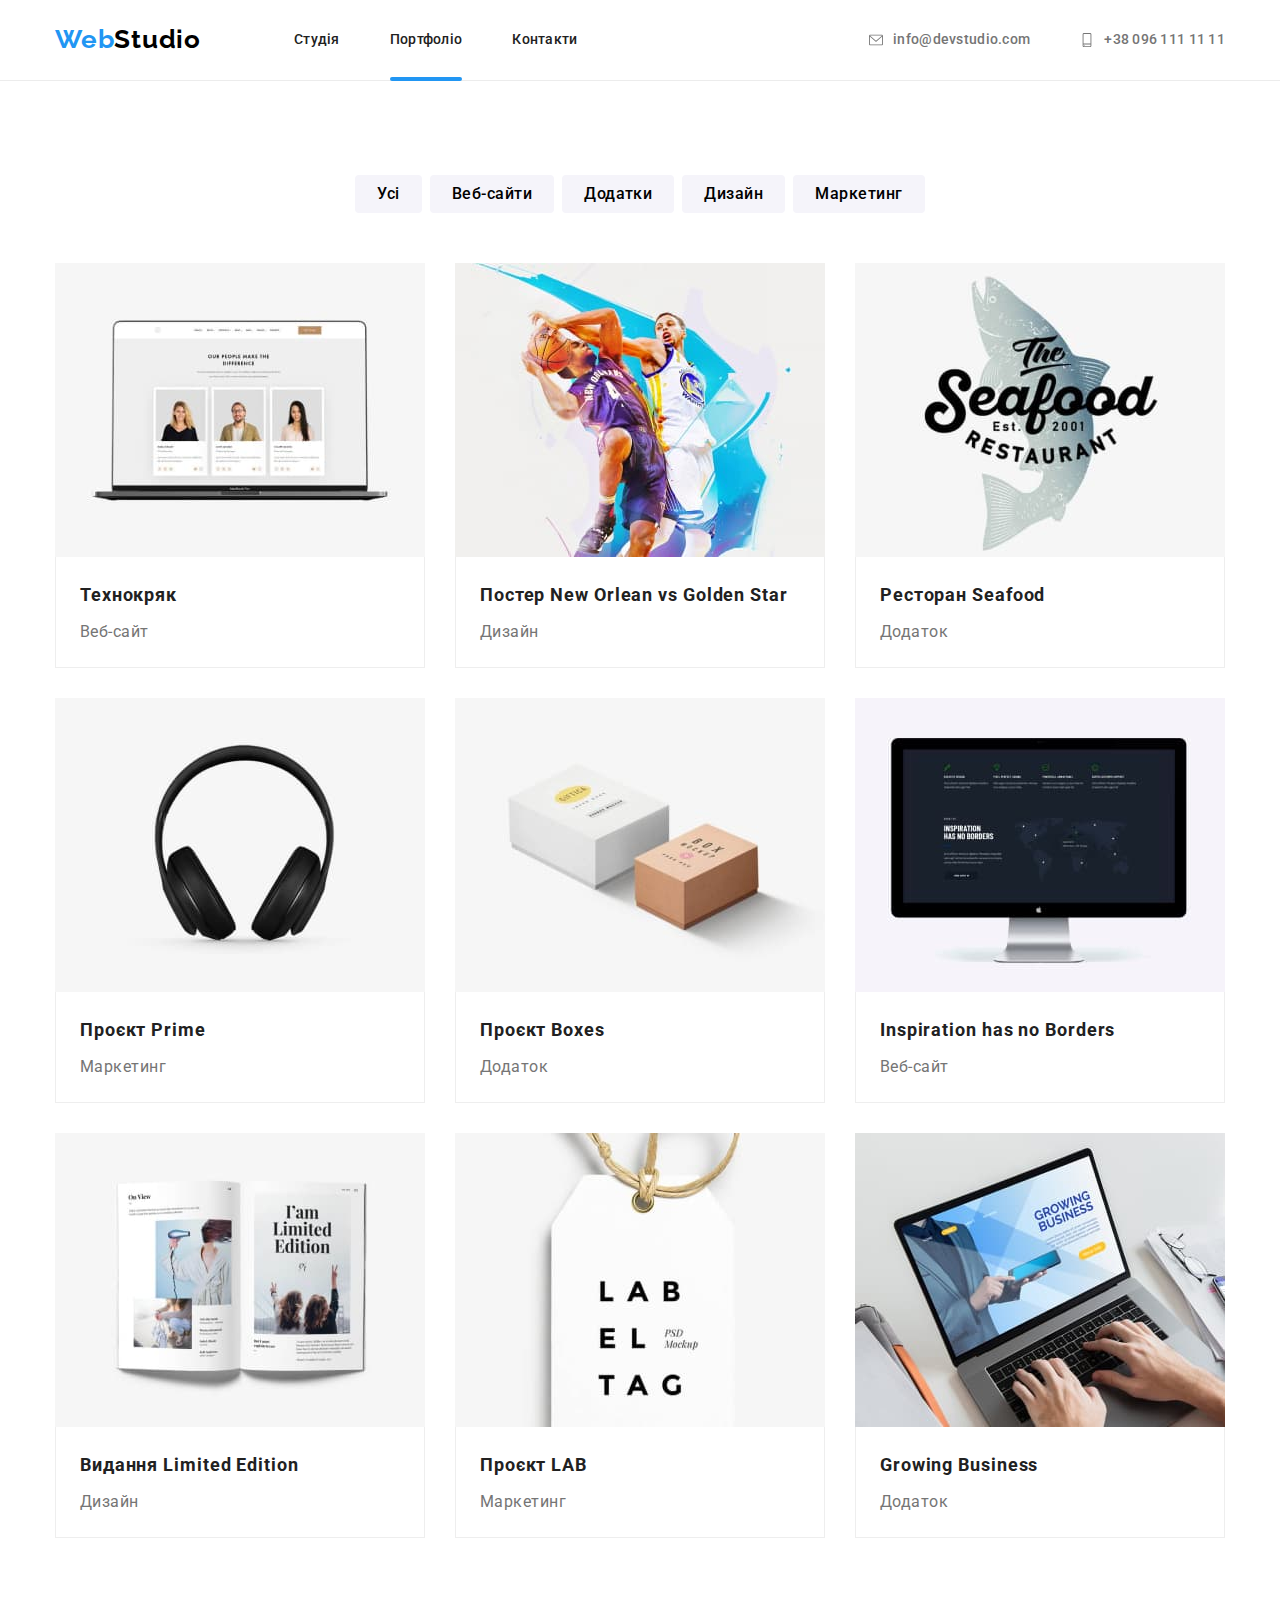
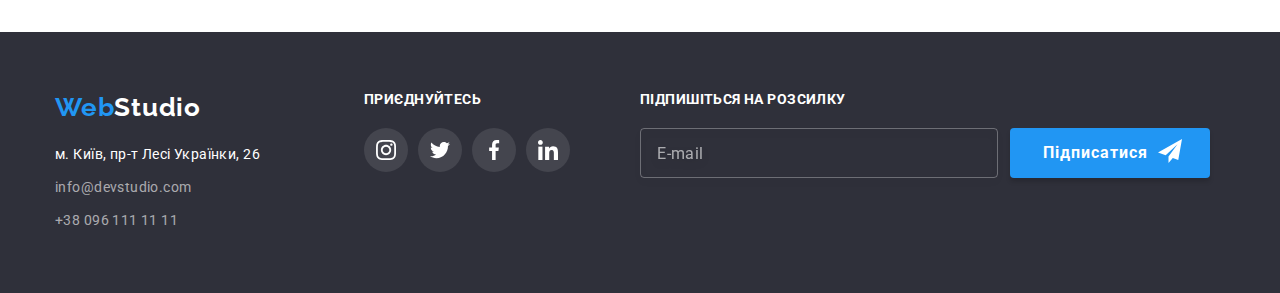
==== portfolio.html @ d0a61860 "added footer form to portfolio html" ====
<!DOCTYPE html>
<html lang="uk">
  <head>
    <meta charset="UTF-8" />
    <meta http-equiv="X-UA-Compatible" content="IE=edge" />
    <meta name="viewport" content="width=device-width, initial-scale=1.0" />
    <title>WebStudio Portfolio Page</title>
    <link rel="preconnect" href="https://fonts.googleapis.com" />
    <link rel="preconnect" href="https://fonts.gstatic.com" crossorigin />
    <link
      href="https://fonts.googleapis.com/css2?family=Raleway:wght@700&family=Roboto:wght@400;500;700;900&display=swap"
      rel="stylesheet"
    />
    <link rel="stylesheet" href="./css/modern-normalize.css" />
    <link rel="stylesheet" href="./css/styles.css" />
  </head>
  <body>
    <!-- Header -->
    <header class="header">
      <div class="container">
        <nav class="header__main__nav">
          <a class="logo" href="./index.html" lang="en"
            >Web<span class="logo-blue-black">Studio</span></a
          >
          <ul class="header__main__nav__list">
            <li>
              <a class="header__main__nav__link" href="./index.html">Студія</a>
            </li>
            <li class="current__page">
              <a class="header__main__nav__link" href="./portfolio.html"
                >Портфоліо</a
              >
            </li>
            <li><a class="header__main__nav__link" href="#">Контакти</a></li>
          </ul>
          <ul class="header__contacts__list">
            <li class="header__contacts__list">
              <a class="header__contacts" href="mailto:info@devstudio.com">
                <svg class="header__icon">
                  <use href="./images/svg/_sprite.svg#icon-envelope"></use>
                </svg>

                info@devstudio.com</a
              >
            </li>
            <li class="header__contacts__list">
              <a class="header__contacts" href="tel:+380961111111">
                <svg class="header__icon">
                  <use href="./images/svg/_sprite.svg#icon-smartphone"></use>
                </svg>
                +38 096 111 11 11</a
              >
            </li>
          </ul>
        </nav>
      </div>
    </header>
    <main>
      <!-- Portfolio -->
      <section class="section portfolio__section">
        <div class="container">
          <h1 class="hidden">Наше Портфоліо</h1>
          <ul class="portfolio__filters__list">
            <li>
              <button class="portolio__filters__button" type="button">
                Усі
              </button>
            </li>
            <li>
              <button class="portolio__filters__button" type="button">
                Веб-сайти
              </button>
            </li>
            <li>
              <button class="portolio__filters__button" type="button">
                Додатки
              </button>
            </li>
            <li>
              <button class="portolio__filters__button" type="button">
                Дизайн
              </button>
            </li>
            <li>
              <button class="portolio__filters__button" type="button">
                Маркетинг
              </button>
            </li>
          </ul>
          <ul class="portfolio__list">
            <li class="portfolio__list__item">
              <a class="portolio__link" href="">
                <div class="thumb">
                  <img
                    class="portolio__list__item__picture"
                    src="./images/portfolio/portfolio-image-01.jpg"
                    alt="Технокряк команда"
                    width="370"
                    height="294"
                  />
                  <div class="portfolio__popup__window">
                    <p class="portfolio__popup__description">
                      Ресурс пропонує комплексні пропозиції з різним рівнем
                      функціоналу та сервісів. Все це дозволить відвідувачу
                      отримати вичерпні відомості про компанію чи приватну
                      особу.
                    </p>
                  </div>
                </div>
                <div class="portfolio__list__item__description">
                  <h2 class="portfolio__list__item__project__name">
                    Технокряк
                  </h2>
                  <p class="portfolio__list__item__project__type">Веб-сайт</p>
                </div>
              </a>
            </li>
            <li class="portfolio__list__item">
              <a class="portolio__link" href="">
                <div class="thumb">
                  <img
                    class="portolio__list__item__picture"
                    src="./images/portfolio/portfolio-image-02.jpg"
                    alt="Стеф Каррі с Голден Стейт блокує бросок соперника"
                    width="370"
                    height="294"
                  />
                  <div class="portfolio__popup__window">
                    <p class="portfolio__popup__description">
                      Lorem ipsum dolor sit amet, consectetur adipisicing elit.
                      Consequatur harum officia voluptatem iste in vero, quam
                      consequuntur laborum. Ipsa, est.
                    </p>
                  </div>
                </div>
                <div class="portfolio__list__item__description">
                  <h2 class="portfolio__list__item__project__name">
                    Постер New Orlean vs Golden Star
                  </h2>
                  <p class="portfolio__list__item__project__type">Дизайн</p>
                </div>
              </a>
            </li>
            <li class="portfolio__list__item">
              <a class="portolio__link" href="">
                <div class="thumb">
                  <img
                    class="portolio__list__item__picture"
                    src="./images/portfolio/portfolio-image-03.jpg"
                    alt="Логотип ресторану морепродуктів"
                    width="370"
                    height="294"
                  />
                  <div class="portfolio__popup__window">
                    <p class="portfolio__popup__description">
                      Lorem ipsum dolor sit amet consectetur adipisicing elit.
                      Ratione, necessitatibus! Voluptates fugiat ipsum quas ad.
                    </p>
                  </div>
                </div>
                <div class="portfolio__list__item__description">
                  <h2 class="portfolio__list__item__project__name">
                    Ресторан Seafood
                  </h2>
                  <p class="portfolio__list__item__project__type">Додаток</p>
                </div>
              </a>
            </li>
            <li class="portfolio__list__item">
              <a class="portolio__link" href="">
                <div class="thumb">
                  <img
                    class="portolio__list__item__picture"
                    src="./images/portfolio/portfolio-image-04.jpg"
                    alt="Навушники"
                    width="370"
                    height="294"
                  />
                  <div class="portfolio__popup__window">
                    <p class="portfolio__popup__description">
                      Lorem ipsum dolor sit amet consectetur adipisicing elit.
                      Ratione, necessitatibus! Voluptates fugiat ipsum quas ad.
                    </p>
                  </div>
                </div>
                <div class="portfolio__list__item__description">
                  <h2 class="portfolio__list__item__project__name">
                    Проєкт Prime
                  </h2>
                  <p class="portfolio__list__item__project__type">Маркетинг</p>
                </div>
              </a>
            </li>
            <li class="portfolio__list__item">
              <a class="portolio__link" href="">
                <div class="thumb">
                  <img
                    class="portolio__list__item__picture"
                    src="./images/portfolio/portfolio-image-05.jpg"
                    alt="Дві коробки білого та коричневого коліру"
                    width="370"
                    height="294"
                  />
                  <div class="portfolio__popup__window">
                    <p class="portfolio__popup__description">
                      Lorem ipsum dolor, sit amet consectetur adipisicing elit.
                      Ipsum ducimus tempore qui dignissimos commodi unde. Porro
                      eveniet ipsam sint temporibus ab, placeat reiciendis
                      quaerat, dolorem aliquam perspiciatis dolore magnam
                      distinctio.
                    </p>
                  </div>
                </div>
                <div class="portfolio__list__item__description">
                  <h2 class="portfolio__list__item__project__name">
                    Проєкт Boxes
                  </h2>
                  <p class="portfolio__list__item__project__type">Додаток</p>
                </div>
              </a>
            </li>
            <li class="portfolio__list__item">
              <a class="portolio__link" href="">
                <div class="thumb">
                  <img
                    class="portolio__list__item__picture"
                    src="./images/portfolio/portfolio-image-06.jpg"
                    alt="Єкран монітора з інформацією на темному фоні"
                    width="370"
                    height="294"
                  />
                  <div class="portfolio__popup__window">
                    <p class="portfolio__popup__description">
                      Lorem, ipsum dolor sit amet consectetur adipisicing elit.
                      Commodi veritatis cumque, ad laudantium rem ab officia,
                      natus impedit itaque aperiam maxime dicta architecto,
                      voluptatibus inventore!
                    </p>
                  </div>
                </div>
                <div class="portfolio__list__item__description">
                  <h2 class="portfolio__list__item__project__name">
                    Inspiration has no Borders
                  </h2>
                  <p class="portfolio__list__item__project__type">Веб-сайт</p>
                </div>
              </a>
            </li>
            <li class="portfolio__list__item">
              <a class="portolio__link" href="">
                <div class="thumb">
                  <img
                    class="portolio__list__item__picture"
                    src="./images/portfolio/portfolio-image-07.jpg"
                    alt="Книжка у якій написано Лімітед Едішн"
                    width="370"
                    height="294"
                  />
                  <div class="portfolio__popup__window">
                    <p class="portfolio__popup__description">
                      Lorem, ipsum dolor sit amet consectetur adipisicing elit.
                      Commodi veritatis cumque, ad laudantium rem ab officia,
                      natus impedit itaque aperiam maxime dicta architecto,
                      voluptatibus inventore!
                    </p>
                  </div>
                </div>
                <div class="portfolio__list__item__description">
                  <h2 class="portfolio__list__item__project__name">
                    Видання Limited Edition
                  </h2>
                  <p class="portfolio__list__item__project__type">Дизайн</p>
                </div>
              </a>
            </li>
            <li class="portfolio__list__item">
              <a class="portolio__link" href="">
                <div class="thumb">
                  <img
                    class="portolio__list__item__picture"
                    src="./images/portfolio/portfolio-image-08.jpg"
                    alt="Ярличок лейбл з логотипом"
                    width="370"
                    height="294"
                  />
                  <div class="portfolio__popup__window">
                    <p class="portfolio__popup__description">
                      Lorem, ipsum dolor sit amet consectetur adipisicing elit.
                      Commodi veritatis cumque, ad laudantium rem ab officia,
                      natus impedit itaque aperiam maxime dicta architecto,
                      voluptatibus inventore!
                    </p>
                  </div>
                </div>
                <div class="portfolio__list__item__description">
                  <h2 class="portfolio__list__item__project__name">
                    Проєкт LAB
                  </h2>
                  <p class="portfolio__list__item__project__type">Маркетинг</p>
                </div>
              </a>
            </li>
            <li class="portfolio__list__item">
              <a class="portolio__link" href="">
                <div class="thumb">
                  <img
                    class="portolio__list__item__picture"
                    src="./images/portfolio/portfolio-image-09.jpg"
                    alt="Ноутбук на якому на екрані написано Гроуинг Бізнес"
                    width="370"
                    height="294"
                  />
                  <div class="portfolio__popup__window">
                    <p class="portfolio__popup__description">
                      Lorem, ipsum dolor sit amet consectetur adipisicing elit.
                      Commodi veritatis cumque, ad laudantium rem ab officia,
                      natus impedit itaque aperiam maxime dicta architecto,
                      voluptatibus inventore!
                    </p>
                  </div>
                </div>
                <div class="portfolio__list__item__description">
                  <h2 class="portfolio__list__item__project__name">
                    Growing Business
                  </h2>
                  <p class="portfolio__list__item__project__type">Додаток</p>
                </div>
              </a>
            </li>
          </ul>
        </div>
      </section>
    </main>
    <!-- Footer -->
    <footer class="footer">
      <div class="container">
        <div>
          <a class="logo" href="./index.html" lang="en"
            >Web<span class="logo-blue-white">Studio</span></a
          >
          <address class="address">
            <ul class="footer__address__list">
              <li>
                <p class="footer__address">м. Київ, пр-т Лесі Українки, 26</p>
              </li>
              <li>
                <a class="footer__contacts" href="mailto:info@devstudio.com"
                  >info@devstudio.com</a
                >
              </li>
              <li>
                <a class="footer__contacts" href="tel:+380961111111"
                  >+38 096 111 11 11</a
                >
              </li>
            </ul>
          </address>
        </div>
        <div>
          <p class="footer__join__us">приєднуйтесь</p>
          <ul class="socials__list">
            <li class="socials__list__item">
              <a class="socials__link" href="">
                <svg height="20" width="20" class="social__icon">
                  <use href="./images/svg/_sprite.svg#icon-instagram"></use>
                </svg>
              </a>
            </li>
            <li class="socials__list__item">
              <a class="socials__link" href="">
                <svg height="20" width="20" class="social__icon">
                  <use href="./images/svg/_sprite.svg#icon-twitter"></use>
                </svg>
              </a>
            </li>
            <li class="socials__list__item">
              <a class="socials__link" href="">
                <svg height="20" width="20" class="social__icon">
                  <use href="./images/svg/_sprite.svg#icon-facebook"></use>
                </svg>
              </a>
            </li>
            <li class="socials__list__item">
              <a class="socials__link" href="">
                <svg height="20" width="20" class="social__icon">
                  <use href="./images/svg/_sprite.svg#icon-linkedin"></use>
                </svg>
              </a>
            </li>
          </ul>
        </div>
        <form class="footer__form">
          <label class="footer__form__label" for="subscribe__email"
            >Підпишіться на розсилку</label
          >
          <div>
            <input
              type="text"
              class="footer__form__input"
              id="subscribe__email"
              placeholder="E-mail"
            />
            <button class="footer__form__button" type="submit">
              Підписатися
              <span class="footer__form__button__icon">
                <svg height="24" width="24">
                  <use href="./images/svg/_sprite.svg#icon-send"></use>
                </svg>
              </span>
            </button>
          </div>
        </form>
      </div>
    </footer>
    <script src="./scripts/header-size.js"></script>
  </body>
</html>
---- css/styles.css ----
:root {
  --accent-color: #2196f3;
  --main-text-black-color: #212121;
  --main-white-color: #ffffff;
  --main-grey-color: #757575;
  --dark-background-color: #2f303a;
  --button-filter-background-color: #f5f4fa;
  --footer-text-semi-transparent-color: rgba(255, 255, 255, 0.6);
  --grey-icons-color: #afb1b8;
  --bezier: cubic-bezier(0.4, 0, 0.2, 1);
}

/* <---------------------------------------------- GLOBAL STYLES */

html {
  box-sizing: border-box;
}
*,
*::before,
*::after {
  box-sizing: inherit;
}

img {
  display: block;
  max-width: 100%;
  height: auto;
}

h1,
h2,
h3,
h4,
h5,
h6,
p {
  margin: 0;
}

body {
  font-family: "Roboto", sans-serif;
  color: var(--main-text-black-color);
}

a {
  text-decoration: none;
}

ul {
  list-style: none;
  padding: 0;
  margin: 0;
}

button {
  cursor: pointer;
  font-family: inherit;
  border: none;
}

/* <---------------------------------------------- UTILITY */

.hidden {
  position: absolute;
  width: 1px;
  height: 1px;
  margin: -1px;
  padding: 0;
  overflow: hidden;
  border: 0;
  clip: rect(0 0 0 0);
}

.container {
  width: 1200px;
  margin: 0 auto;
  padding-left: 15px;
  padding-right: 15px;
}

.section {
  padding-top: 94px;
  padding-bottom: 94px;
}

.current__page::after {
  content: "";
  display: block;
  width: 100%;
  height: 4px;
  background-color: var(--accent-color);
  border-radius: 2px;
  z-index: 15;
  position: absolute;
  bottom: -1px;
}

/* <---------------------------------------------- HEADER */

.header {
  border-bottom: 1px solid #ececec;
  max-width: 1600px;
  margin-left: auto;
  margin-right: auto;
  position: fixed;
  top: 0;
  left: 0;
  right: 0;
  z-index: 10;
  background-color: white;
}

.header__main__nav {
  display: flex;
  align-items: center;
}

.logo {
  margin-right: 93px;
  font-family: "raleway", sans-serif;
  text-decoration: none;
  font-weight: 700;
  font-size: 26px;
  line-height: 1.2;
  letter-spacing: 0.03em;
  color: var(--accent-color);
  line-height: 31px;
}
.logo-blue-black {
  color: #000000;
}
.logo-blue-white {
  color: var(--main-white-color);
}

.header__main__nav__list {
  display: flex;
  gap: 50px;
  margin-right: auto;
}

.header__main__nav__list > li {
  position: relative;
}

.header__contacts__list {
  display: flex;
  gap: 50px;
  align-items: center;
}

.header__main__nav__link {
  padding-top: 32px;
  padding-bottom: 32px;
  display: block;
  font-weight: 500;
  font-size: 14px;
  line-height: 1.14;
  letter-spacing: 0.02em;
  color: var(--main-text-black-color);
  transition: color 250ms var(--bezier);
}
.header__main__nav__link:hover,
.header__main__nav__link:focus {
  color: var(--accent-color);
}

.header__contacts {
  display: inline-flex;
  align-items: center;
  font-weight: 500;
  font-size: 14px;
  line-height: 1.14;
  letter-spacing: 0.02em;
  color: var(--main-grey-color);
  transition: color 250ms var(--bezier);
}

.header__icon {
  margin-right: 10px;
  fill: currentColor;
  width: 1em;
  height: 1em;
}

.header__contacts:hover,
.header__contacts:focus {
  color: var(--accent-color);
}

/* <---------------------------------------------- FOOTER */

.footer {
  background-color: var(--dark-background-color);
  padding-top: 60px;
  padding-bottom: 60px;
}

.footer > .container {
  display: flex;
  gap: 70px;
}

.socials__list {
  display: flex;
  gap: 10px;
}

.social__icon {
  fill: white;
}

.socials__link {
  display: flex;
  width: 44px;
  height: 44px;
  border-radius: 50%;
  background: rgba(255, 255, 255, 0.1);
  justify-content: center;
  align-items: center;
  transition: background-color 250ms var(--bezier), outline 250ms var(--bezier);
}

.socials__link:hover,
.socials__link:focus {
  background-color: var(--accent-color);
  outline: none;
}

.footer__address__list {
  margin-top: 20px;
  display: flex;
  flex-direction: column;
  row-gap: 9px;
}

.footer__address {
  font-style: normal;
  font-size: 14px;
  line-height: 1.71;
  letter-spacing: 0.03em;
  color: var(--main-white-color);
  transition: color 250ms var(--bezier);
}

.footer__contacts {
  font-style: normal;
  font-size: 14px;
  line-height: 1.71;
  letter-spacing: 0.03em;
  color: var(--footer-text-semi-transparent-color);
  transition: color 250ms var(--bezier);
}

.footer__address:hover,
.footer__contacts:hover,
.footer__contacts:focus {
  color: var(--accent-color);
}

.footer__join__us {
  font-weight: 700;
  font-size: 14px;
  line-height: 1.14;
  letter-spacing: 0.03em;
  text-transform: uppercase;
  color: #ffffff;
  margin-bottom: 20px;
}

.footer__form > div {
  display: flex;
  gap: 12px;
}

.footer__form__label {
  display: block;
  font-weight: 700;
  font-size: 14px;
  line-height: 1.14;
  letter-spacing: 0.03em;
  text-transform: uppercase;
  color: var(--main-white-color);
  margin-bottom: 20px;
}

.footer__form__input {
  width: 358px;
  height: 50px;
  padding-left: 16px;
  padding-top: 15px;
  padding-bottom: 15px;
  border-radius: 4px;
  line-height: 1.25;
  color: var(--main-white-color);
  border: 1px solid rgba(255, 255, 255, 0.3);
  filter: drop-shadow(0px 4px 4px rgba(0, 0, 0, 0.15));
  background-color: transparent;
}

.footer__form__input::placeholder {
  font-size: 16px;
  line-height: 1.25;
  letter-spacing: 0.03em;
  color: rgba(255, 255, 255, 0.6);
}

.footer__form__button {
  display: flex;
  align-items: center;
  justify-content: flex-end;
  width: 200px;
  height: 50px;
  background: var(--accent-color);
  box-shadow: 0px 4px 4px rgba(0, 0, 0, 0.15);
  border-radius: 4px;
  font-weight: 700;
  letter-spacing: 0.06em;
  color: var(--main-white-color);
  gap: 10px;
  padding: 10px 28px;
}

.footer__form__button__icon {
  fill: currentColor;
}
/* <---------------------------------------------- INDEX HERO */

.hero__section {
  min-height: 600px;
  max-width: 1600px;
  padding-top: 200px;
  padding-bottom: 200px;
  margin-left: auto;
  margin-right: auto;
  background-color: var(--dark-background-color);
  color: var(--accent-color);
  background-image: linear-gradient(
      rgba(47, 48, 58, 0.4),
      rgba(47, 48, 58, 0.4)
    ),
    url(../images/hero.jpg);
  background-repeat: no-repeat;
  background-size: cover;
}

.hero-slogan {
  font-family: "Roboto", sans-serif;
  font-weight: 900;
  font-size: 44px;
  line-height: 1.36;
  text-align: center;
  letter-spacing: 0.06em;
  text-transform: uppercase;
  color: var(--main-white-color);
}

.hero__order__service {
  font-family: "Roboto", sans-serif;
  font-weight: 700;
  font-size: 16px;
  line-height: 1.88;
  letter-spacing: 0.06em;
  color: var(--main-white-color);
  background-color: var(--accent-color);
  display: block;
  margin: 30px auto 0 auto;
  padding: 10px 32px;
  box-shadow: 0px 4px 4px rgba(0, 0, 0, 0.15);
  border-radius: 4px;
}

/* <---------------------------------------------- ADVANTAGES */

.advantages__list {
  display: flex;
  gap: 30px;
}
.advantages__list__item {
  width: calc((100% - 90px) / 3);
}

.advantages__list__header {
  margin-bottom: 10px;
  display: block;
  font-size: 14px;
  line-height: 1.14;
  letter-spacing: 0.03em;
  text-transform: uppercase;
}

.advantages__description {
  font-size: 14px;
  line-height: 1.71;
  letter-spacing: 0.03em;
  color: var(--main-grey-color);
}

.pseudo__element::before {
  content: "";
  display: block;
  height: 120px;
  background-color: #f5f4fa;
  margin-bottom: 30px;
  background-repeat: no-repeat;
  background-position: center;
  background-size: 26%;
}

.antenna::before {
  background-image: url(../images/svg/features-antenna.svg);
}

.clock::before {
  background-image: url(../images/svg/features-clock.svg);
}

.diagram::before {
  background-image: url(../images/svg/features-diagram.svg);
}

.astronaut::before {
  background-image: url(../images/svg/features-astronaut.svg);
}

/* <---------------------------------------------- WHAT WE DO */
.section.what__we__do {
  padding-top: 0;
}

.what__we__do__list {
  margin-top: 50px;
  display: flex;
  gap: 30px;
}

.what__we__do__list__item .thumb {
  position: relative;
}

.what__we__do__description {
  position: absolute;
  bottom: 0;

  display: flex;
  align-items: center;
  justify-content: center;
  height: 70px;
  width: 100%;

  font-size: 14px;
  text-align: center;
  letter-spacing: 0.03em;
  text-transform: uppercase;
  color: var(--main-white-color);
  background-color: rgba(47, 48, 58, 0.8);
}
/* <---------------------------------------------- OUT TEAM */

.our__team {
  background: var(--button-filter-background-color);
}
.our__team__header {
  margin-bottom: 50px;
}
.our__team__list {
  display: flex;
  gap: 30px;
}
.our__team__list__item {
  padding-bottom: 30px;
  background: #ffffff;
  box-shadow: 0px 1px 3px rgba(0, 0, 0, 0.12), 0px 1px 1px rgba(0, 0, 0, 0.14),
    0px 2px 1px rgba(0, 0, 0, 0.2);
  border-radius: 0px 0px 4px 4px;
  text-align: center;
}
.our__team__list__item__portrait {
  margin-bottom: 30px;
}
.section-block-header {
  font-size: 36px;
  line-height: 1.17;
  text-align: center;
  letter-spacing: 0.03em;
}

.our__team__list__item__name {
  font-weight: 500;
  font-size: 16px;
  line-height: 1.19;
  letter-spacing: 0.03em;
  margin-bottom: 10px;
}

.team-member-position {
  font-size: 16px;
  line-height: 1.19;
  letter-spacing: 0.03em;
  color: var(--main-grey-color);
}

.our__team .socials__list {
  margin-top: 16px;
  justify-content: center;
}
.our__team .socials__link {
  background: none;
  color: var(--grey-icons-color);
  transition: color 250ms var(--bezier), background-color 250ms var(--bezier);
}

.our__team .socials__link:hover,
.our__team .socials__link:focus {
  background-color: var(--accent-color);
  color: var(--main-white-color);
}

.our__team .social__icon {
  fill: currentColor;
}

/* <---------------------------------------------- OUR CLIENTS */

.our__clients.section {
  padding-top: 38px;
}

.clients__list {
  margin-top: 50px;
  display: flex;
  gap: 30px;
}

.clients__list__item {
}

.clients__list__link {
  display: flex;
  color: var(--grey-icons-color);
  border: 1px solid currentColor;
  border-radius: 4px;
  width: 170px;
  height: 92px;
  justify-content: center;
  align-items: center;
  transition: color 250ms var(--bezier);
}

.clients__list__link:hover,
.clients__list__link:focus {
  color: var(--accent-color);
}

.clients__list__icon {
  fill: currentColor;
  height: 120%;
}

/* <---------------------------------------------- MODAL */

.backdrop {
  position: fixed;
  top: 0;
  width: 100%;
  height: 100%;
  display: flex;
  z-index: 20;
  background-color: rgba(0, 0, 0, 0.2);
  justify-content: center;
  align-items: center;
  opacity: 1;
  transition: opacity 250ms var(--bezier);
}

.modal {
  width: 528px;
  height: 581px;
  background-color: var(--main-white-color);
  box-shadow: 0px 1px 3px rgba(0, 0, 0, 0.12), 0px 1px 1px rgba(0, 0, 0, 0.14),
    0px 2px 1px rgba(0, 0, 0, 0.2);
  border-radius: 4px;
  position: relative;
  transform: scale(1);
  transition: transform 250ms var(--bezier) 100ms;
}

.close__button {
  position: absolute;
  right: 8px;
  top: 8px;

  display: inline-flex;
  justify-content: center;
  align-items: center;

  padding: 6px;
  border: 1px solid rgba(0, 0, 0, 0.1);
  background-color: var(--main-white-color);
  border-radius: 50%;
}

.is-hidden {
  opacity: 0;
  pointer-events: none;
}

.is-hidden .modal {
  transform: scale(0.8);
  transition: transform 250ms var(--bezier);
}

/* <---------------------------------------------- PORTFOLIO */
/* <---------------------------------------------- PORTFOLIO */
/* <---------------------------------------------- PORTFOLIO */

.portfolio__filters__list {
  display: flex;
  justify-content: center;
  gap: 8px;
  margin-bottom: 50px;
}
.portolio__filters__button {
  background-color: #f5f4fa;
  font-weight: 500;
  font-size: 16px;
  line-height: 1.62;
  letter-spacing: 0.03em;
  border-radius: 4px;
  padding: 6px 22px;
  transition: background-color 250 var(--bezier), color 250ms var(--bezier),
    filter 250ms var(--bezier);
}
.portolio__filters__button:focus,
.portolio__filters__button:hover {
  background-color: var(--accent-color);
  color: var(--main-white-color);
  filter: drop-shadow(0px 4px 4px rgba(0, 0, 0, 0.25));
}

.portfolio__list {
  display: flex;
  flex-wrap: wrap;
  gap: 30px;
}
.portfolio__list__item {
  background: var(--main-white-color);
  width: calc((100% - 60px) / 3);
}

.portfolio__list__item:hover .portfolio__popup__window {
  transform: translateY(0%);
}

.portfolio__list__item__description {
  padding: 20px 24px;
  border-left: 1px solid #eeeeee;
  border-right: 1px solid #eeeeee;
  border-bottom: 1px solid #eeeeee;
}

.portfolio__list__item__project__name {
  font-size: 18px;
  line-height: 2;
  letter-spacing: 0.05em;
  color: var(--main-text-black-color);
  margin-bottom: 4px;
}

.portfolio__list__item__project__type {
  font-size: 16px;
  line-height: 1.88;
  letter-spacing: 0.03em;
  color: var(--main-grey-color);
}

.portolio__link {
  display: block;
  transition: background-color 250ms var(--bezier),
    box-shadow 250ms var(--bezier);
}

.portolio__link:hover,
.portolio__link:focus {
  background-color: var(--main-white-color);
  box-shadow: 0px 1px 1px rgba(0, 0, 0, 0.12), 0px 4px 4px rgba(0, 0, 0, 0.06),
    1px 4px 6px rgba(0, 0, 0, 0.16);
}

.portfolio__list__item .thumb {
  position: relative;
  overflow: hidden;
}

.portfolio__popup__window {
  display: block;
  height: 100%;
  width: 100%;
  padding: 63px 24px;
  overflow: auto;
  background-color: rgba(33, 150, 243, 0.9);
  position: absolute;
  top: 0;
  transform: translateY(100%);
  transition: transform 250ms var(--bezier);
}

.portfolio__popup__description {
  font-size: 18px;
  line-height: 1.56;
  letter-spacing: 0.03em;
  color: var(--main-white-color);
}
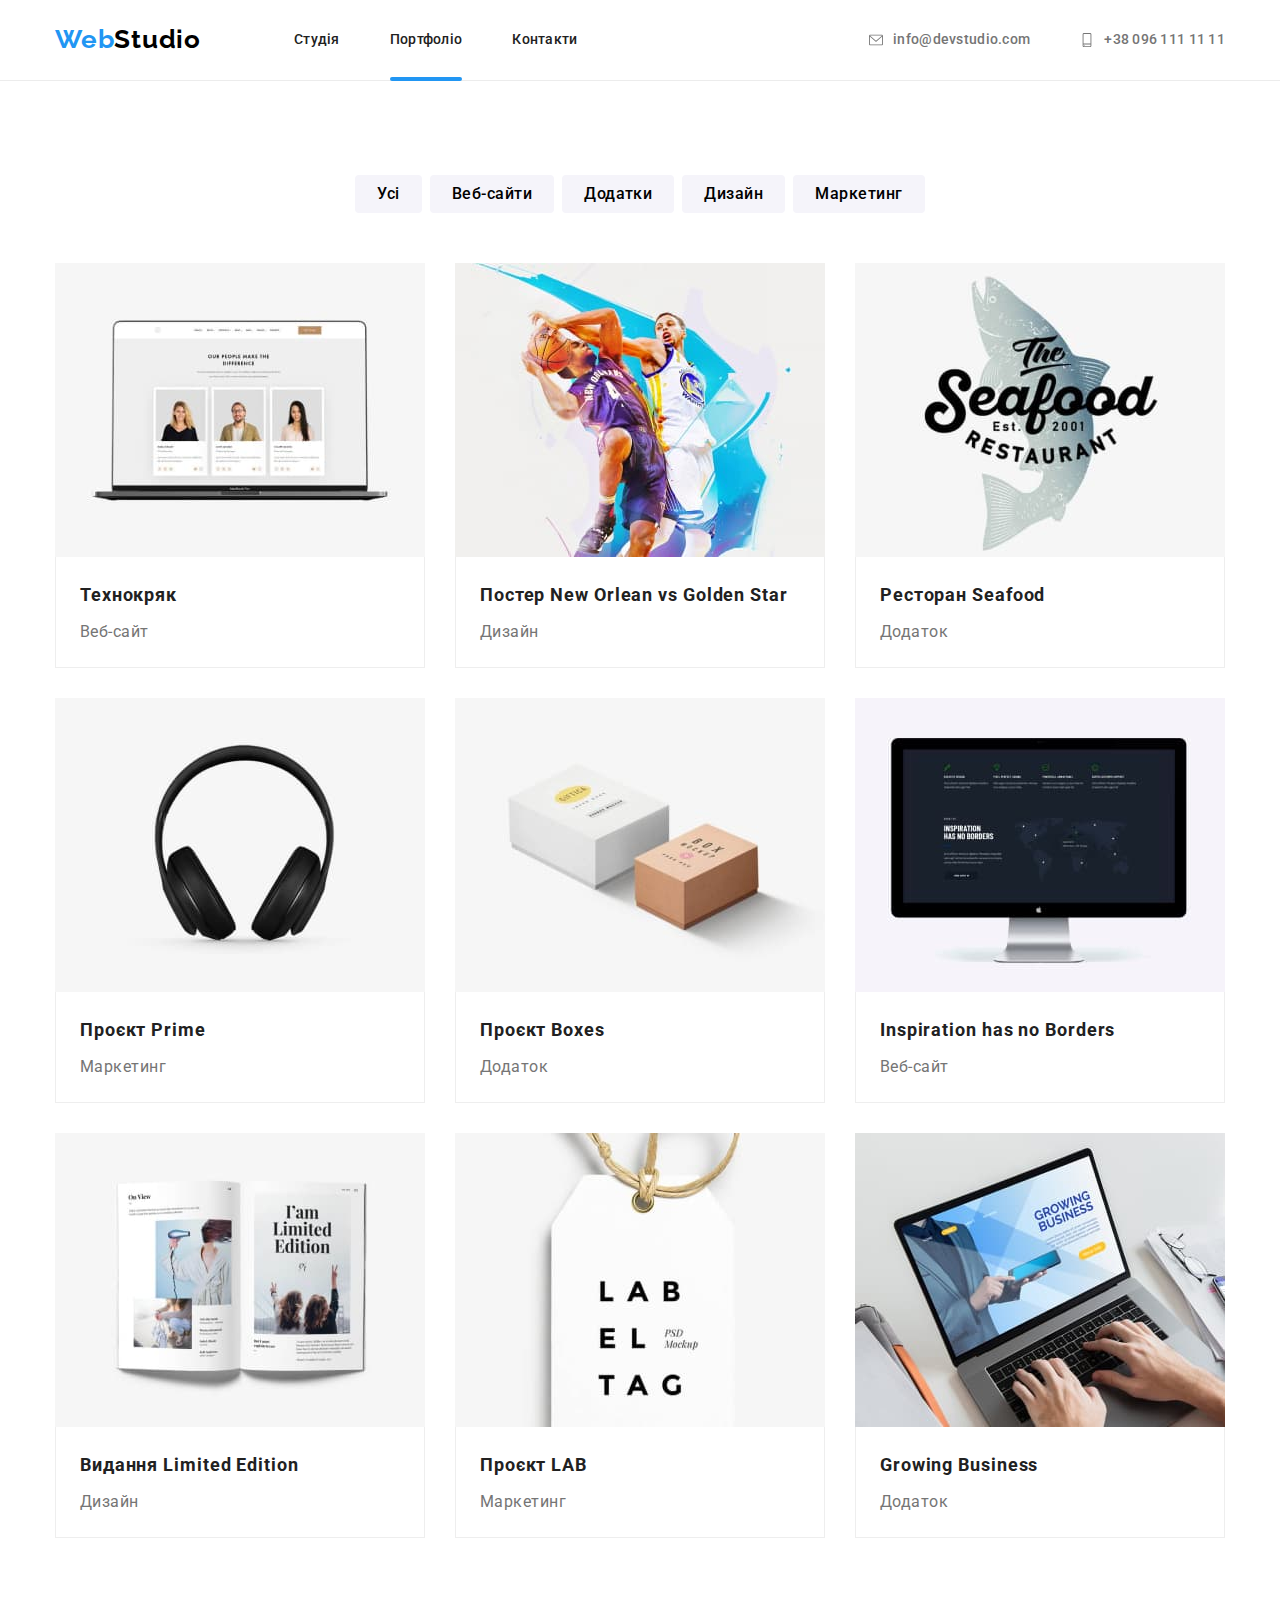
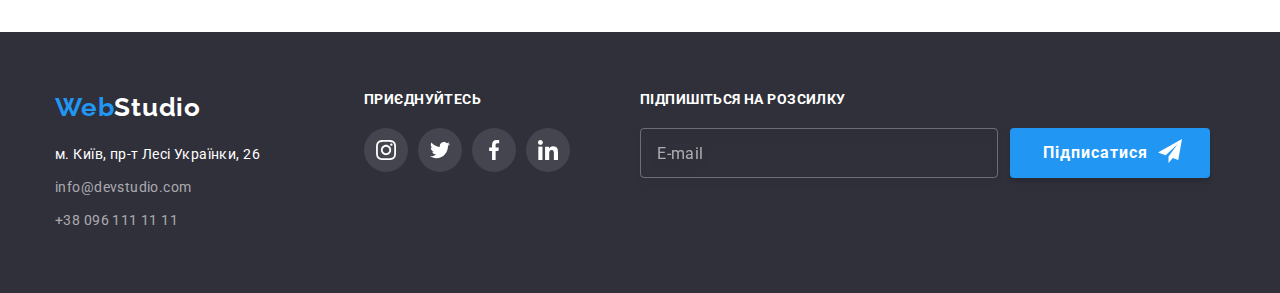
==== commit 66268a1c: "Revised SVG (fixed items inside sprite, deleted duplicated separate files)" ====
--- a/portfolio.html
+++ b/portfolio.html
@@ -36,7 +36,7 @@
           <ul class="header__contacts__list">
             <li class="header__contacts__list">
               <a class="header__contacts" href="mailto:info@devstudio.com">
-                <svg class="header__icon">
+                <svg class="header__icon" width="16" height="12">
                   <use href="./images/svg/_sprite.svg#icon-envelope"></use>
                 </svg>
 
@@ -45,7 +45,7 @@
             </li>
             <li class="header__contacts__list">
               <a class="header__contacts" href="tel:+380961111111">
-                <svg class="header__icon">
+                <svg class="header__icon" width="10" height="16">
                   <use href="./images/svg/_sprite.svg#icon-smartphone"></use>
                 </svg>
                 +38 096 111 11 11</a
@@ -399,6 +399,7 @@
               class="footer__form__input"
               id="subscribe__email"
               placeholder="E-mail"
+              name="subscribe-email"
             />
             <button class="footer__form__button" type="submit">
               Підписатися
--- a/css/styles.css
+++ b/css/styles.css
@@ -296,6 +296,7 @@
   border: 1px solid rgba(255, 255, 255, 0.3);
   filter: drop-shadow(0px 4px 4px rgba(0, 0, 0, 0.15));
   background-color: transparent;
+  transition: outline 250ms var(--bezier), border-color 250ms var(--bezier);
 }
 
 .footer__form__input::placeholder {
@@ -303,6 +304,11 @@
   line-height: 1.25;
   letter-spacing: 0.03em;
   color: rgba(255, 255, 255, 0.6);
+}
+
+.footer__form__input:focus-visible {
+  outline: none;
+  border-color: var(--accent-color);
 }
 
 .footer__form__button {
@@ -532,9 +538,6 @@
   gap: 30px;
 }
 
-.clients__list__item {
-}
-
 .clients__list__link {
   display: flex;
   color: var(--grey-icons-color);
@@ -554,7 +557,6 @@
 
 .clients__list__icon {
   fill: currentColor;
-  height: 120%;
 }
 
 /* <---------------------------------------------- MODAL */
@@ -583,6 +585,7 @@
   position: relative;
   transform: scale(1);
   transition: transform 250ms var(--bezier) 100ms;
+  padding: 40px;
 }
 
 .close__button {
@@ -608,6 +611,141 @@
 .is-hidden .modal {
   transform: scale(0.8);
   transition: transform 250ms var(--bezier);
+}
+
+.modal__form__slogan {
+  font-weight: 700;
+  font-size: 20px;
+  line-height: 1.15;
+  text-align: center;
+  letter-spacing: 0.03em;
+  margin-bottom: 12px;
+}
+
+.modal__form__label {
+  display: block;
+  margin-bottom: 10px;
+  position: relative;
+}
+
+.modal__form__label__tag {
+  display: block;
+  font-size: 12px;
+  line-height: 1.17;
+  letter-spacing: 0.01em;
+  color: var(--main-grey-color);
+}
+
+.modal__form__input {
+  height: 40px;
+  width: 100%;
+  display: flex;
+  align-items: center;
+  border: 1px solid rgba(33, 33, 33, 0.2);
+  border-radius: 4px;
+  padding-left: 42px;
+  margin-top: 4px;
+  transition: outline 250ms var(--bezier), border-color 250ms var(--bezier);
+}
+
+.modal__form__input:focus-visible {
+  border-color: var(--accent-color);
+  outline: none;
+}
+
+.modal__form__input__icon {
+  fill: currentColor;
+  position: absolute;
+  left: 12px;
+  top: 50%;
+  transition: fill 250ms var(--bezier);
+}
+
+.modal__form__input:focus-visible + .modal__form__input__icon {
+  fill: var(--accent-color);
+}
+
+.modal__form__textarea {
+  margin-top: 4px;
+  padding: 12px 16px;
+  border: 1px solid rgba(33, 33, 33, 0.2);
+  border-radius: 4px;
+  resize: none;
+  width: 100%;
+  height: 120px;
+  transition: outline 250ms var(--bezier), border-color 250ms var(--bezier);
+}
+
+.modal__form__textarea:focus-visible {
+  outline: none;
+  border-color: var(--accent-color);
+}
+
+.modal__form__textarea::placeholder {
+  font-size: 12px;
+  line-height: 1.33;
+  letter-spacing: 0.01em;
+  color: rgba(117, 117, 117, 0.5);
+}
+
+.modal__form__policy {
+  display: flex;
+  justify-content: space-evenly;
+  align-items: center;
+  margin-top: 20px;
+  margin-bottom: 30px;
+}
+
+.modal__form__policy__text {
+  display: inline-block;
+  font-size: 14px;
+  line-height: 1.71;
+  color: #757575;
+  letter-spacing: 0.03em;
+}
+
+.modal__form__policy__link {
+  text-decoration-line: underline;
+  color: var(--accent-color);
+}
+
+.modal__form__policy__custom__checkbox {
+  display: inline-flex;
+  justify-content: center;
+  align-items: center;
+  width: 16px;
+  height: 15px;
+  border: 2px solid var(--main-text-black-color);
+  border-radius: 2px;
+  transition: fill 250ms var(--bezier), background-color 250ms var(--bezier),
+    border-color 250ms var(--bezier);
+}
+
+.modal__form__policy__original__checkbox:checked
+  + .modal__form__policy__custom__checkbox {
+  border-color: var(--accent-color);
+  background-color: var(--accent-color);
+}
+
+.modal__form__policy__original__checkbox:focus
+  + .modal__form__policy__custom__checkbox {
+  border-color: var(--accent-color);
+}
+
+.modal__form__submit__button {
+  display: block;
+  margin-left: auto;
+  margin-right: auto;
+  padding: 10px 52px;
+
+  font-weight: 700;
+  font-size: 16px;
+  line-height: 1.88;
+  letter-spacing: 0.06em;
+  color: var(--main-white-color);
+  background: var(--accent-color);
+  box-shadow: 0px 4px 4px rgba(0, 0, 0, 0.15);
+  border-radius: 4px;
 }
 
 /* <---------------------------------------------- PORTFOLIO */
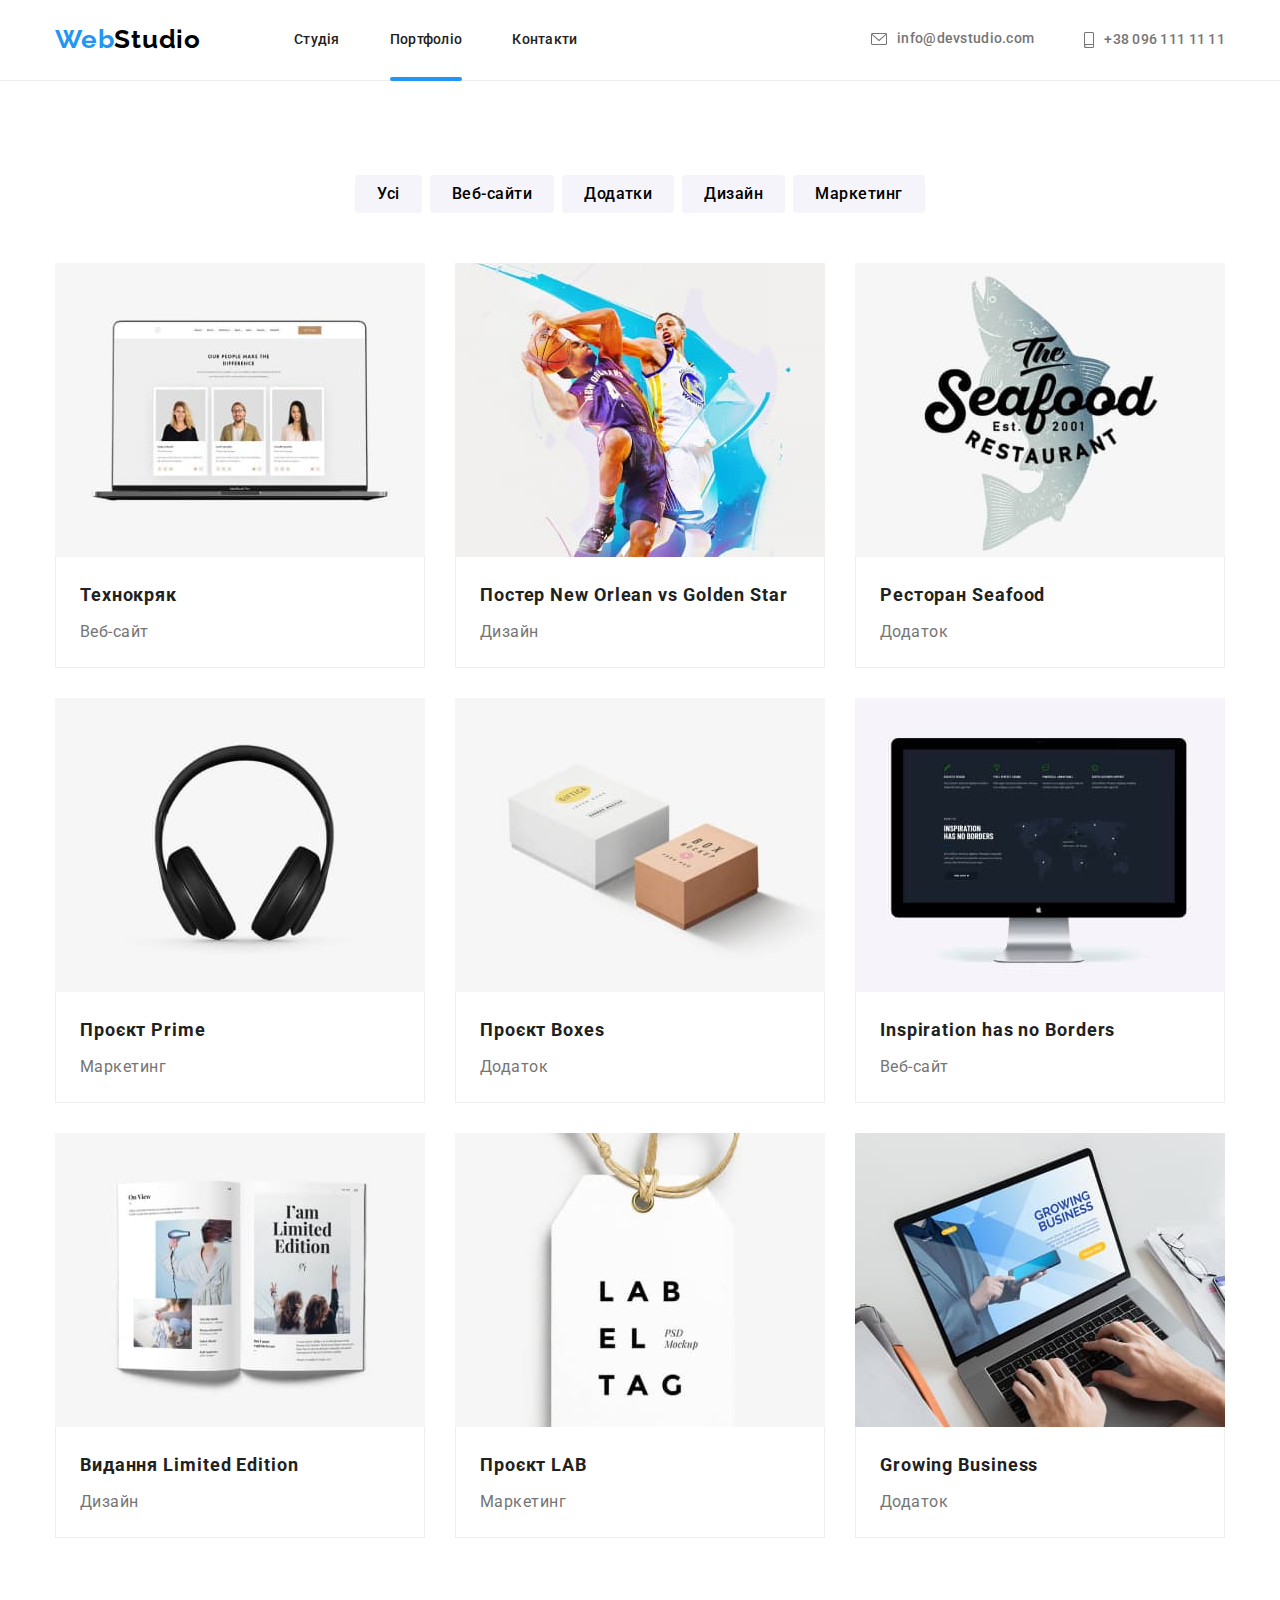
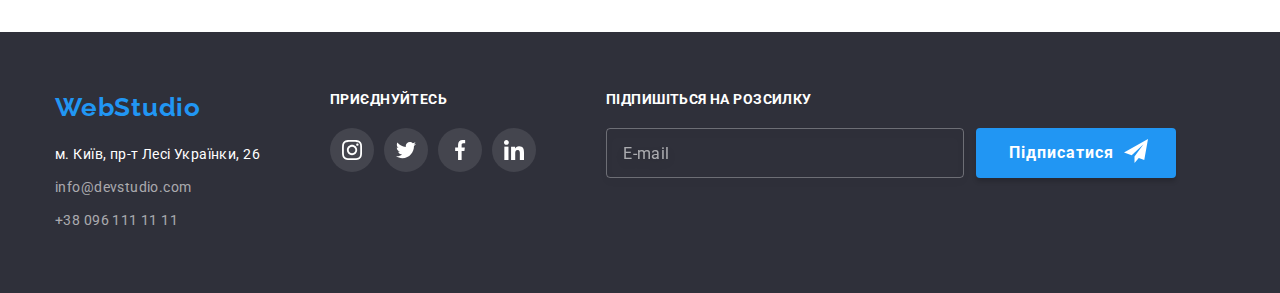
==== commit 03df1b38: "finished with header section (sass + bem)" ====
--- a/portfolio.html
+++ b/portfolio.html
@@ -11,41 +11,38 @@
       href="https://fonts.googleapis.com/css2?family=Raleway:wght@700&family=Roboto:wght@400;500;700;900&display=swap"
       rel="stylesheet"
     />
-    <link rel="stylesheet" href="./css/modern-normalize.css" />
-    <link rel="stylesheet" href="./css/styles.css" />
+    <link rel="stylesheet" href="./css/main.css" />
   </head>
   <body>
     <!-- Header -->
-    <header class="header">
+    <header class="header header--fixed">
       <div class="container">
-        <nav class="header__main__nav">
-          <a class="logo" href="./index.html" lang="en"
-            >Web<span class="logo-blue-black">Studio</span></a
+        <nav class="main-nav">
+          <a class="logo header__logo" href="./index.html" lang="en"
+            >Web<span class="logo--dark">Studio</span></a
           >
-          <ul class="header__main__nav__list">
-            <li>
-              <a class="header__main__nav__link" href="./index.html">Студія</a>
-            </li>
-            <li class="current__page">
-              <a class="header__main__nav__link" href="./portfolio.html"
-                >Портфоліо</a
-              >
-            </li>
-            <li><a class="header__main__nav__link" href="#">Контакти</a></li>
+          <ul class="main-nav__list">
+            <li>
+              <a class="main-nav__link" href="./index.html">Студія</a>
+            </li>
+            <li class="current-page">
+              <a class="main-nav__link" href="./portfolio.html">Портфоліо</a>
+            </li>
+            <li><a class="main-nav__link" href="#">Контакти</a></li>
           </ul>
-          <ul class="header__contacts__list">
-            <li class="header__contacts__list">
-              <a class="header__contacts" href="mailto:info@devstudio.com">
-                <svg class="header__icon" width="16" height="12">
+          <ul class="contacts-list">
+            <li class="contacts-list__item">
+              <a class="contacts-list__link" href="mailto:info@devstudio.com">
+                <svg class="contacts-list__icon" width="16" height="12">
                   <use href="./images/svg/_sprite.svg#icon-envelope"></use>
                 </svg>
 
                 info@devstudio.com</a
               >
             </li>
-            <li class="header__contacts__list">
-              <a class="header__contacts" href="tel:+380961111111">
-                <svg class="header__icon" width="10" height="16">
+            <li class="contacts-list">
+              <a class="contacts-list__link" href="tel:+380961111111">
+                <svg class="contacts-list__icon" width="10" height="16">
                   <use href="./images/svg/_sprite.svg#icon-smartphone"></use>
                 </svg>
                 +38 096 111 11 11</a
--- a/css/main.css
+++ b/css/main.css
@@ -0,0 +1,996 @@
+*,
+::before,
+::after {
+  box-sizing: border-box;
+}
+
+html {
+  line-height: 1.15; /* 1 */
+  -webkit-text-size-adjust: 100%; /* 2 */
+  -moz-tab-size: 4; /* 3 */
+  -o-tab-size: 4;
+     tab-size: 4; /* 3 */
+}
+
+body {
+  margin: 0; /* 1 */
+  font-family: system-ui, -apple-system, "Segoe UI", Roboto, Helvetica, Arial, sans-serif, "Apple Color Emoji", "Segoe UI Emoji"; /* 2 */
+}
+
+hr {
+  height: 0; /* 1 */
+  color: inherit; /* 2 */
+}
+
+abbr[title] {
+  -webkit-text-decoration: underline dotted;
+          text-decoration: underline dotted;
+}
+
+b,
+strong {
+  font-weight: bolder;
+}
+
+code,
+kbd,
+samp,
+pre {
+  font-family: ui-monospace, SFMono-Regular, Consolas, "Liberation Mono", Menlo, monospace; /* 1 */
+  font-size: 1em; /* 2 */
+}
+
+small {
+  font-size: 80%;
+}
+
+sub,
+sup {
+  font-size: 75%;
+  line-height: 0;
+  position: relative;
+  vertical-align: baseline;
+}
+
+sub {
+  bottom: -0.25em;
+}
+
+sup {
+  top: -0.5em;
+}
+
+table {
+  text-indent: 0; /* 1 */
+  border-color: inherit; /* 2 */
+}
+
+button,
+input,
+optgroup,
+select,
+textarea {
+  font-family: inherit; /* 1 */
+  font-size: 100%; /* 1 */
+  line-height: 1.15; /* 1 */
+  margin: 0; /* 2 */
+}
+
+button,
+select {
+  text-transform: none;
+}
+
+button,
+[type=button],
+[type=reset],
+[type=submit] {
+  -webkit-appearance: button;
+  -moz-appearance: button;
+       appearance: button;
+}
+
+::-moz-focus-inner {
+  border-style: none;
+  padding: 0;
+}
+
+:-moz-focusring {
+  outline: 1px dotted ButtonText;
+}
+
+:-moz-ui-invalid {
+  box-shadow: none;
+}
+
+legend {
+  padding: 0;
+}
+
+progress {
+  vertical-align: baseline;
+}
+
+::-webkit-inner-spin-button,
+::-webkit-outer-spin-button {
+  height: auto;
+}
+
+[type=search] {
+  -moz-appearance: textfield;
+       appearance: textfield;
+  -webkit-appearance: textfield; /* 1 */
+  outline-offset: -2px; /* 2 */
+}
+
+::-webkit-search-decoration {
+  -webkit-appearance: none;
+  appearance: none;
+}
+
+::-webkit-file-upload-button {
+  -webkit-appearance: button; /* 1 */
+  appearance: button;
+  font: inherit; /* 2 */
+}
+
+summary {
+  display: list-item;
+}
+
+html {
+  box-sizing: border-box;
+}
+
+*,
+*::before,
+*::after {
+  box-sizing: inherit;
+}
+
+img {
+  display: block;
+  max-width: 100%;
+  height: auto;
+}
+
+h1,
+h2,
+h3,
+h4,
+h5,
+h6,
+p {
+  margin: 0;
+}
+
+body {
+  font-family: "Roboto", sans-serif;
+  color: var(--main-text-black-color);
+}
+
+a {
+  text-decoration: none;
+}
+
+ul {
+  list-style: none;
+  padding: 0;
+  margin: 0;
+}
+
+button {
+  cursor: pointer;
+  font-family: inherit;
+  border: none;
+}
+
+:root {
+  --accent-color: #2196f3;
+  --main-text-black-color: #212121;
+  --main-white-color: #ffffff;
+  --main-grey-color: #757575;
+  --dark-background-color: #2f303a;
+  --button-filter-background-color: #f5f4fa;
+  --footer-text-semi-transparent-color: rgba(255, 255, 255, 0.6);
+  --grey-icons-color: #afb1b8;
+  --bezier: cubic-bezier(0.4, 0, 0.2, 1);
+}
+
+.hidden {
+  position: absolute;
+  width: 1px;
+  height: 1px;
+  margin: -1px;
+  padding: 0;
+  overflow: hidden;
+  border: 0;
+  clip: rect(0 0 0 0);
+}
+
+.container {
+  width: 1200px;
+  margin: 0 auto;
+  padding-left: 15px;
+  padding-right: 15px;
+}
+
+.section {
+  padding-top: 94px;
+  padding-bottom: 94px;
+}
+
+.current-page::after {
+  content: "";
+  display: block;
+  width: 100%;
+  height: 4px;
+  background-color: var(--accent-color);
+  border-radius: 2px;
+  z-index: 15;
+  position: absolute;
+  bottom: -1px;
+}
+
+.logo {
+  font-family: "raleway", sans-serif;
+  text-decoration: none;
+  font-weight: 700;
+  font-size: 26px;
+  line-height: 1.2;
+  letter-spacing: 0.03em;
+  color: var(--accent-color);
+  line-height: 31px;
+}
+.logo--light {
+  color: var(--main-white-color);
+}
+.logo--dark {
+  color: #000000;
+}
+
+.header {
+  border-bottom: 1px solid #ececec;
+  background-color: white;
+}
+.header--fixed {
+  max-width: 1600px;
+  margin-left: auto;
+  margin-right: auto;
+  position: fixed;
+  top: 0;
+  left: 0;
+  right: 0;
+  z-index: 10;
+}
+
+.header__logo {
+  margin-right: 93px;
+}
+
+.main-nav {
+  display: flex;
+  align-items: center;
+}
+
+.main-nav__list {
+  display: flex;
+  gap: 50px;
+  margin-right: auto;
+}
+.main-nav__list li {
+  position: relative;
+}
+
+.main-nav__link {
+  padding-top: 32px;
+  padding-bottom: 32px;
+  display: block;
+  font-weight: 500;
+  font-size: 14px;
+  line-height: 1.14;
+  letter-spacing: 0.02em;
+  color: var(--main-text-black-color);
+  transition: color 250ms var(--bezier);
+}
+.main-nav__link:hover, .main-nav__link:focus {
+  color: var(--accent-color);
+}
+
+.contacts-list {
+  display: flex;
+  gap: 50px;
+  align-items: center;
+}
+
+.contacts-list__link {
+  display: inline-flex;
+  align-items: center;
+  font-weight: 500;
+  font-size: 14px;
+  line-height: 1.14;
+  letter-spacing: 0.02em;
+  color: var(--main-grey-color);
+  transition: color 250ms var(--bezier);
+}
+.contacts-list__link:hover, .contacts-list__link:focus {
+  color: var(--accent-color);
+}
+
+.contacts-list__icon {
+  margin-right: 10px;
+  fill: currentColor;
+}
+
+.hero__section {
+  min-height: 600px;
+  max-width: 1600px;
+  padding-top: 200px;
+  padding-bottom: 200px;
+  margin-left: auto;
+  margin-right: auto;
+  background-color: var(--dark-background-color);
+  color: var(--accent-color);
+  background-image: linear-gradient(rgba(47, 48, 58, 0.4), rgba(47, 48, 58, 0.4)), url(../images/hero.jpg);
+  background-repeat: no-repeat;
+  background-size: cover;
+}
+
+.hero-slogan {
+  font-family: "Roboto", sans-serif;
+  font-weight: 900;
+  font-size: 44px;
+  line-height: 1.36;
+  text-align: center;
+  letter-spacing: 0.06em;
+  text-transform: uppercase;
+  color: var(--main-white-color);
+}
+
+.hero__order__service {
+  font-family: "Roboto", sans-serif;
+  font-weight: 700;
+  font-size: 16px;
+  line-height: 1.88;
+  letter-spacing: 0.06em;
+  color: var(--main-white-color);
+  background-color: var(--accent-color);
+  display: block;
+  margin: 30px auto 0 auto;
+  padding: 10px 32px;
+  box-shadow: 0px 4px 4px rgba(0, 0, 0, 0.15);
+  border-radius: 4px;
+}
+
+.advantages__list {
+  display: flex;
+  gap: 30px;
+}
+
+.advantages__list__item {
+  width: calc((100% - 90px) / 3);
+}
+
+.advantages__list__header {
+  margin-bottom: 10px;
+  display: block;
+  font-size: 14px;
+  line-height: 1.14;
+  letter-spacing: 0.03em;
+  text-transform: uppercase;
+}
+
+.advantages__description {
+  font-size: 14px;
+  line-height: 1.71;
+  letter-spacing: 0.03em;
+  color: var(--main-grey-color);
+}
+
+.pseudo__element::before {
+  content: "";
+  display: block;
+  height: 120px;
+  background-color: #f5f4fa;
+  margin-bottom: 30px;
+  background-repeat: no-repeat;
+  background-position: center;
+  background-size: 26%;
+}
+
+.antenna::before {
+  background-image: url(../images/svg/features-antenna.svg);
+}
+
+.clock::before {
+  background-image: url(../images/svg/features-clock.svg);
+}
+
+.diagram::before {
+  background-image: url(../images/svg/features-diagram.svg);
+}
+
+.astronaut::before {
+  background-image: url(../images/svg/features-astronaut.svg);
+}
+
+.section.what__we__do {
+  padding-top: 0;
+}
+
+.what__we__do__list {
+  margin-top: 50px;
+  display: flex;
+  gap: 30px;
+}
+
+.what__we__do__list__item .thumb {
+  position: relative;
+}
+
+.what__we__do__description {
+  position: absolute;
+  bottom: 0;
+  display: flex;
+  align-items: center;
+  justify-content: center;
+  height: 70px;
+  width: 100%;
+  font-size: 14px;
+  text-align: center;
+  letter-spacing: 0.03em;
+  text-transform: uppercase;
+  color: var(--main-white-color);
+  background-color: rgba(47, 48, 58, 0.8);
+}
+
+.our__team {
+  background: var(--button-filter-background-color);
+}
+
+.our__team__header {
+  margin-bottom: 50px;
+}
+
+.our__team__list {
+  display: flex;
+  gap: 30px;
+}
+
+.our__team__list__item {
+  padding-bottom: 30px;
+  background: #ffffff;
+  box-shadow: 0px 1px 3px rgba(0, 0, 0, 0.12), 0px 1px 1px rgba(0, 0, 0, 0.14), 0px 2px 1px rgba(0, 0, 0, 0.2);
+  border-radius: 0px 0px 4px 4px;
+  text-align: center;
+}
+
+.our__team__list__item__portrait {
+  margin-bottom: 30px;
+}
+
+.section-block-header {
+  font-size: 36px;
+  line-height: 1.17;
+  text-align: center;
+  letter-spacing: 0.03em;
+}
+
+.our__team__list__item__name {
+  font-weight: 500;
+  font-size: 16px;
+  line-height: 1.19;
+  letter-spacing: 0.03em;
+  margin-bottom: 10px;
+}
+
+.team-member-position {
+  font-size: 16px;
+  line-height: 1.19;
+  letter-spacing: 0.03em;
+  color: var(--main-grey-color);
+}
+
+.our__team .socials__list {
+  margin-top: 16px;
+  justify-content: center;
+}
+
+.our__team .socials__link {
+  background: none;
+  color: var(--grey-icons-color);
+  transition: color 250ms var(--bezier), background-color 250ms var(--bezier);
+}
+
+.our__team .socials__link:hover,
+.our__team .socials__link:focus {
+  background-color: var(--accent-color);
+  color: var(--main-white-color);
+}
+
+.our__team .social__icon {
+  fill: currentColor;
+}
+
+.our__clients.section {
+  padding-top: 38px;
+}
+
+.clients__list {
+  margin-top: 50px;
+  display: flex;
+  gap: 30px;
+}
+
+.clients__list__link {
+  display: flex;
+  color: var(--grey-icons-color);
+  border: 1px solid currentColor;
+  border-radius: 4px;
+  width: 170px;
+  height: 92px;
+  justify-content: center;
+  align-items: center;
+  transition: color 250ms var(--bezier);
+}
+
+.clients__list__link:hover,
+.clients__list__link:focus {
+  color: var(--accent-color);
+}
+
+.clients__list__icon {
+  fill: currentColor;
+}
+
+.backdrop {
+  position: fixed;
+  top: 0;
+  width: 100%;
+  height: 100%;
+  display: flex;
+  z-index: 20;
+  background-color: rgba(0, 0, 0, 0.2);
+  justify-content: center;
+  align-items: center;
+  opacity: 1;
+  transition: opacity 250ms var(--bezier);
+}
+
+.modal {
+  width: 528px;
+  height: 581px;
+  background-color: var(--main-white-color);
+  box-shadow: 0px 1px 3px rgba(0, 0, 0, 0.12), 0px 1px 1px rgba(0, 0, 0, 0.14), 0px 2px 1px rgba(0, 0, 0, 0.2);
+  border-radius: 4px;
+  position: relative;
+  transform: scale(1);
+  transition: transform 250ms var(--bezier) 100ms;
+  padding: 40px;
+}
+
+.close__button {
+  position: absolute;
+  right: 8px;
+  top: 8px;
+  display: inline-flex;
+  justify-content: center;
+  align-items: center;
+  padding: 6px;
+  border: 1px solid rgba(0, 0, 0, 0.1);
+  background-color: var(--main-white-color);
+  border-radius: 50%;
+}
+
+.is-hidden {
+  opacity: 0;
+  pointer-events: none;
+}
+
+.is-hidden .modal {
+  transform: scale(0.8);
+  transition: transform 250ms var(--bezier);
+}
+
+.modal__form__slogan {
+  font-weight: 700;
+  font-size: 20px;
+  line-height: 1.15;
+  text-align: center;
+  letter-spacing: 0.03em;
+  margin-bottom: 12px;
+}
+
+.modal__form__label {
+  display: block;
+  margin-bottom: 10px;
+  position: relative;
+}
+
+.modal__form__label__tag {
+  display: block;
+  font-size: 12px;
+  line-height: 1.17;
+  letter-spacing: 0.01em;
+  color: var(--main-grey-color);
+}
+
+.modal__form__input {
+  height: 40px;
+  width: 100%;
+  display: flex;
+  align-items: center;
+  border: 1px solid rgba(33, 33, 33, 0.2);
+  border-radius: 4px;
+  padding-left: 42px;
+  margin-top: 4px;
+  transition: outline 250ms var(--bezier), border-color 250ms var(--bezier);
+}
+
+.modal__form__input:focus-visible {
+  border-color: var(--accent-color);
+  outline: none;
+}
+
+.modal__form__input__icon {
+  fill: currentColor;
+  position: absolute;
+  left: 12px;
+  top: 50%;
+  transition: fill 250ms var(--bezier);
+}
+
+.modal__form__input:focus-visible + .modal__form__input__icon {
+  fill: var(--accent-color);
+}
+
+.modal__form__textarea {
+  margin-top: 4px;
+  padding: 12px 16px;
+  border: 1px solid rgba(33, 33, 33, 0.2);
+  border-radius: 4px;
+  resize: none;
+  width: 100%;
+  height: 120px;
+  transition: outline 250ms var(--bezier), border-color 250ms var(--bezier);
+}
+
+.modal__form__textarea:focus-visible {
+  outline: none;
+  border-color: var(--accent-color);
+}
+
+.modal__form__textarea::-moz-placeholder {
+  font-size: 12px;
+  line-height: 1.33;
+  letter-spacing: 0.01em;
+  color: rgba(117, 117, 117, 0.5);
+}
+
+.modal__form__textarea:-ms-input-placeholder {
+  font-size: 12px;
+  line-height: 1.33;
+  letter-spacing: 0.01em;
+  color: rgba(117, 117, 117, 0.5);
+}
+
+.modal__form__textarea::placeholder {
+  font-size: 12px;
+  line-height: 1.33;
+  letter-spacing: 0.01em;
+  color: rgba(117, 117, 117, 0.5);
+}
+
+.modal__form__policy {
+  display: flex;
+  justify-content: space-evenly;
+  align-items: center;
+  margin-top: 20px;
+  margin-bottom: 30px;
+}
+
+.modal__form__policy__text {
+  display: inline-block;
+  font-size: 14px;
+  line-height: 1.71;
+  color: #757575;
+  letter-spacing: 0.03em;
+}
+
+.modal__form__policy__link {
+  -webkit-text-decoration-line: underline;
+          text-decoration-line: underline;
+  color: var(--accent-color);
+}
+
+.modal__form__policy__custom__checkbox {
+  display: inline-flex;
+  justify-content: center;
+  align-items: center;
+  width: 16px;
+  height: 15px;
+  border: 2px solid var(--main-text-black-color);
+  border-radius: 2px;
+  transition: fill 250ms var(--bezier), background-color 250ms var(--bezier), border-color 250ms var(--bezier);
+}
+
+.modal__form__policy__original__checkbox:checked + .modal__form__policy__custom__checkbox {
+  border-color: var(--accent-color);
+  background-color: var(--accent-color);
+}
+
+.modal__form__policy__original__checkbox:focus + .modal__form__policy__custom__checkbox {
+  border-color: var(--accent-color);
+}
+
+.modal__form__submit__button {
+  display: block;
+  margin-left: auto;
+  margin-right: auto;
+  padding: 10px 52px;
+  font-weight: 700;
+  font-size: 16px;
+  line-height: 1.88;
+  letter-spacing: 0.06em;
+  color: var(--main-white-color);
+  background: var(--accent-color);
+  box-shadow: 0px 4px 4px rgba(0, 0, 0, 0.15);
+  border-radius: 4px;
+}
+
+.footer {
+  background-color: var(--dark-background-color);
+  padding-top: 60px;
+  padding-bottom: 60px;
+}
+
+.footer__logo {
+  margin-right: 93px;
+}
+
+.footer > .container {
+  display: flex;
+  gap: 70px;
+}
+
+.socials__list {
+  display: flex;
+  gap: 10px;
+}
+
+.social__icon {
+  fill: white;
+}
+
+.socials__link {
+  display: flex;
+  width: 44px;
+  height: 44px;
+  border-radius: 50%;
+  background: rgba(255, 255, 255, 0.1);
+  justify-content: center;
+  align-items: center;
+  transition: background-color 250ms var(--bezier), outline 250ms var(--bezier);
+}
+
+.socials__link:hover,
+.socials__link:focus {
+  background-color: var(--accent-color);
+  outline: none;
+}
+
+.footer__address__list {
+  margin-top: 20px;
+  display: flex;
+  flex-direction: column;
+  row-gap: 9px;
+}
+
+.footer__address {
+  font-style: normal;
+  font-size: 14px;
+  line-height: 1.71;
+  letter-spacing: 0.03em;
+  color: var(--main-white-color);
+  transition: color 250ms var(--bezier);
+}
+
+.footer__contacts {
+  font-style: normal;
+  font-size: 14px;
+  line-height: 1.71;
+  letter-spacing: 0.03em;
+  color: var(--footer-text-semi-transparent-color);
+  transition: color 250ms var(--bezier);
+}
+
+.footer__address:hover,
+.footer__contacts:hover,
+.footer__contacts:focus {
+  color: var(--accent-color);
+}
+
+.footer__join__us {
+  font-weight: 700;
+  font-size: 14px;
+  line-height: 1.14;
+  letter-spacing: 0.03em;
+  text-transform: uppercase;
+  color: #ffffff;
+  margin-bottom: 20px;
+}
+
+.footer__form > div {
+  display: flex;
+  gap: 12px;
+}
+
+.footer__form__label {
+  display: block;
+  font-weight: 700;
+  font-size: 14px;
+  line-height: 1.14;
+  letter-spacing: 0.03em;
+  text-transform: uppercase;
+  color: var(--main-white-color);
+  margin-bottom: 20px;
+}
+
+.footer__form__input {
+  width: 358px;
+  height: 50px;
+  padding-left: 16px;
+  padding-top: 15px;
+  padding-bottom: 15px;
+  border-radius: 4px;
+  line-height: 1.25;
+  color: var(--main-white-color);
+  border: 1px solid rgba(255, 255, 255, 0.3);
+  filter: drop-shadow(0px 4px 4px rgba(0, 0, 0, 0.15));
+  background-color: transparent;
+  transition: outline 250ms var(--bezier), border-color 250ms var(--bezier);
+}
+
+.footer__form__input::-moz-placeholder {
+  font-size: 16px;
+  line-height: 1.25;
+  letter-spacing: 0.03em;
+  color: rgba(255, 255, 255, 0.6);
+}
+
+.footer__form__input:-ms-input-placeholder {
+  font-size: 16px;
+  line-height: 1.25;
+  letter-spacing: 0.03em;
+  color: rgba(255, 255, 255, 0.6);
+}
+
+.footer__form__input::placeholder {
+  font-size: 16px;
+  line-height: 1.25;
+  letter-spacing: 0.03em;
+  color: rgba(255, 255, 255, 0.6);
+}
+
+.footer__form__input:focus-visible {
+  outline: none;
+  border-color: var(--accent-color);
+}
+
+.footer__form__button {
+  display: flex;
+  align-items: center;
+  justify-content: flex-end;
+  width: 200px;
+  height: 50px;
+  background: var(--accent-color);
+  box-shadow: 0px 4px 4px rgba(0, 0, 0, 0.15);
+  border-radius: 4px;
+  font-weight: 700;
+  letter-spacing: 0.06em;
+  color: var(--main-white-color);
+  gap: 10px;
+  padding: 10px 28px;
+}
+
+.footer__form__button__icon {
+  fill: currentColor;
+}
+
+.portfolio__filters__list {
+  display: flex;
+  justify-content: center;
+  gap: 8px;
+  margin-bottom: 50px;
+}
+
+.portolio__filters__button {
+  background-color: #f5f4fa;
+  font-weight: 500;
+  font-size: 16px;
+  line-height: 1.62;
+  letter-spacing: 0.03em;
+  border-radius: 4px;
+  padding: 6px 22px;
+  transition: background-color 250 var(--bezier), color 250ms var(--bezier), filter 250ms var(--bezier);
+}
+
+.portolio__filters__button:focus,
+.portolio__filters__button:hover {
+  background-color: var(--accent-color);
+  color: var(--main-white-color);
+  filter: drop-shadow(0px 4px 4px rgba(0, 0, 0, 0.25));
+}
+
+.portfolio__list {
+  display: flex;
+  flex-wrap: wrap;
+  gap: 30px;
+}
+
+.portfolio__list__item {
+  background: var(--main-white-color);
+  width: calc((100% - 60px) / 3);
+}
+
+.portfolio__list__item:hover .portfolio__popup__window {
+  transform: translateY(0%);
+}
+
+.portfolio__list__item__description {
+  padding: 20px 24px;
+  border-left: 1px solid #eeeeee;
+  border-right: 1px solid #eeeeee;
+  border-bottom: 1px solid #eeeeee;
+}
+
+.portfolio__list__item__project__name {
+  font-size: 18px;
+  line-height: 2;
+  letter-spacing: 0.05em;
+  color: var(--main-text-black-color);
+  margin-bottom: 4px;
+}
+
+.portfolio__list__item__project__type {
+  font-size: 16px;
+  line-height: 1.88;
+  letter-spacing: 0.03em;
+  color: var(--main-grey-color);
+}
+
+.portolio__link {
+  display: block;
+  transition: background-color 250ms var(--bezier), box-shadow 250ms var(--bezier);
+}
+
+.portolio__link:hover,
+.portolio__link:focus {
+  background-color: var(--main-white-color);
+  box-shadow: 0px 1px 1px rgba(0, 0, 0, 0.12), 0px 4px 4px rgba(0, 0, 0, 0.06), 1px 4px 6px rgba(0, 0, 0, 0.16);
+}
+
+.portfolio__list__item .thumb {
+  position: relative;
+  overflow: hidden;
+}
+
+.portfolio__popup__window {
+  display: block;
+  height: 100%;
+  width: 100%;
+  padding: 63px 24px;
+  overflow: auto;
+  background-color: rgba(33, 150, 243, 0.9);
+  position: absolute;
+  top: 0;
+  transform: translateY(100%);
+  transition: transform 250ms var(--bezier);
+}
+
+.portfolio__popup__description {
+  font-size: 18px;
+  line-height: 1.56;
+  letter-spacing: 0.03em;
+  color: var(--main-white-color);
+}/*# sourceMappingURL=main.css.map */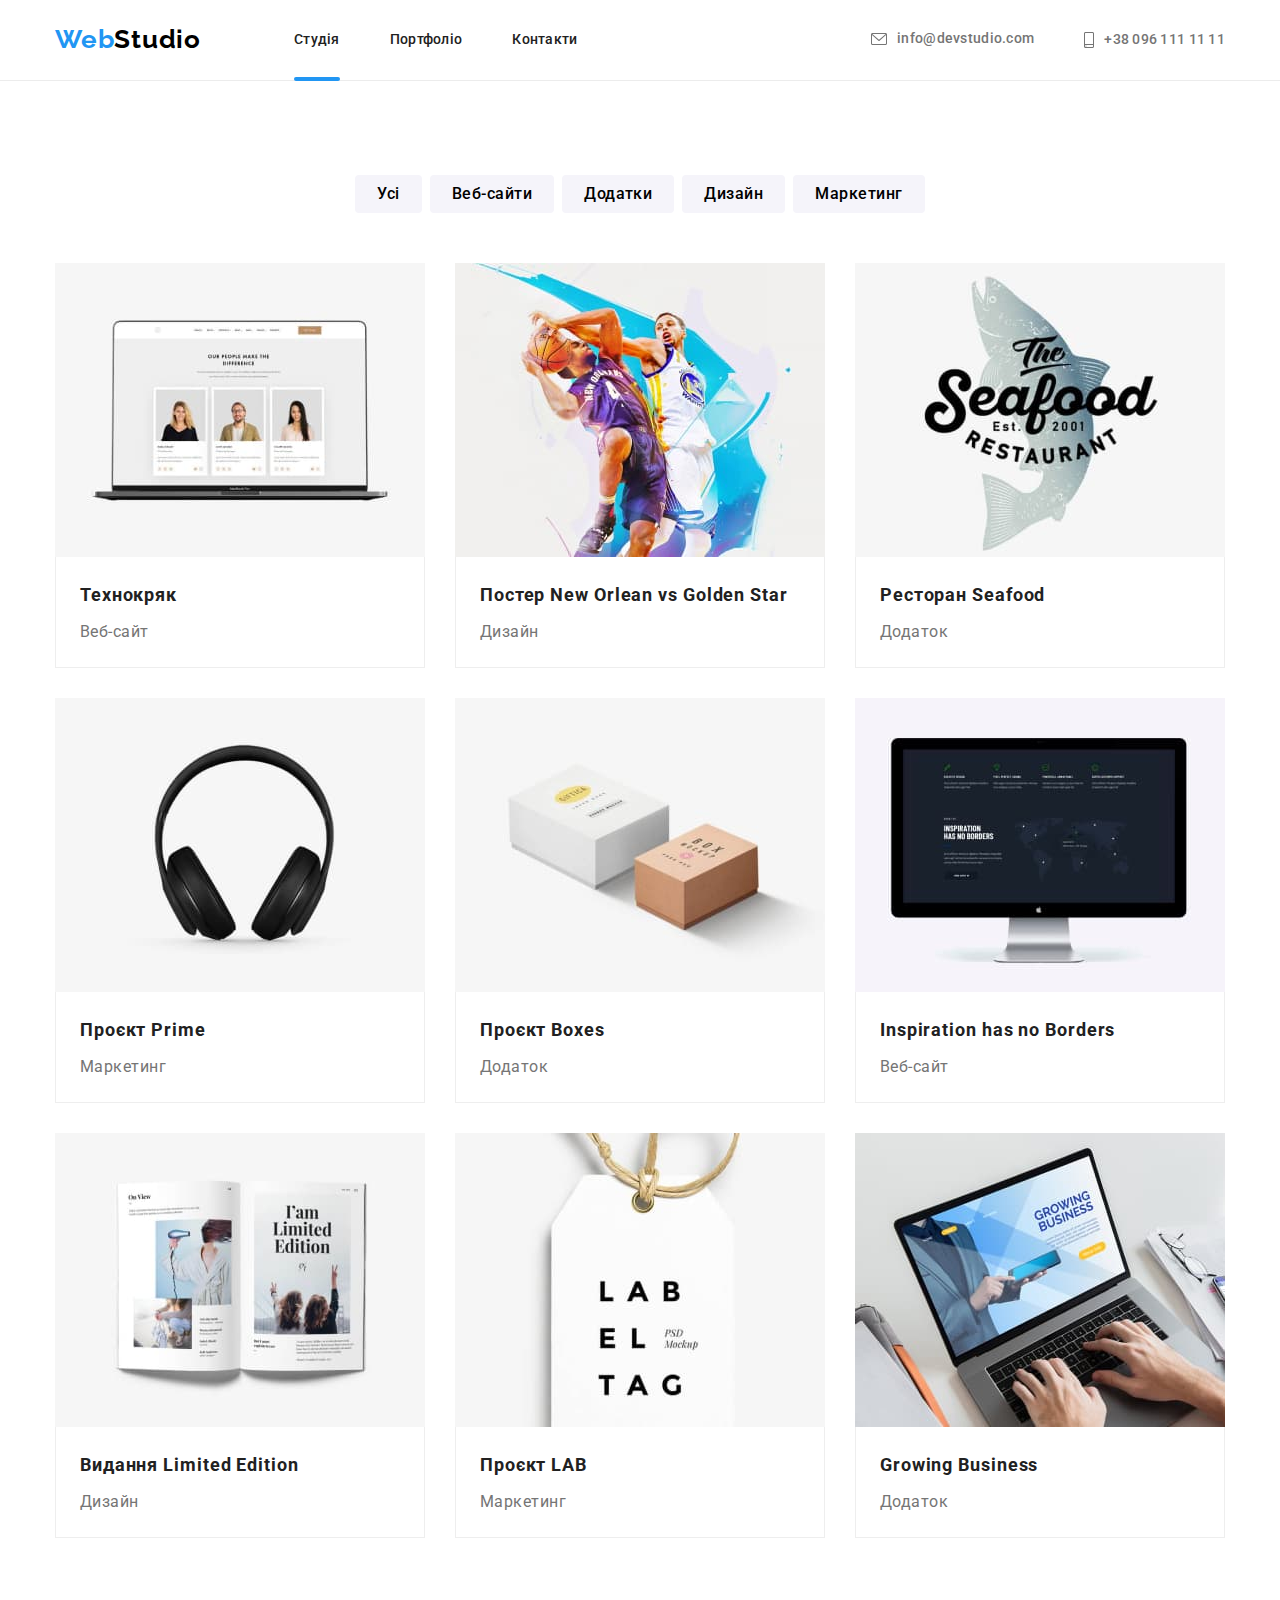
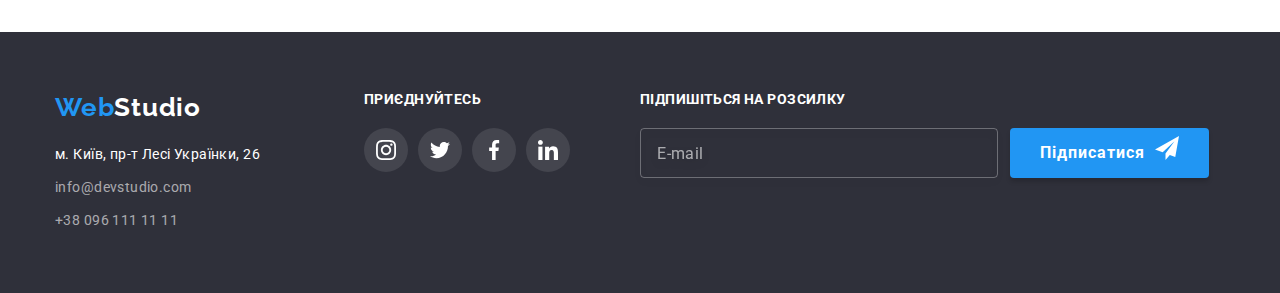
==== commit 02f7923c: "finished refactoring portfolio (bem _+ sass)" ====
--- a/portfolio.html
+++ b/portfolio.html
@@ -11,7 +11,7 @@
       href="https://fonts.googleapis.com/css2?family=Raleway:wght@700&family=Roboto:wght@400;500;700;900&display=swap"
       rel="stylesheet"
     />
-    <link rel="stylesheet" href="./css/main.css" />
+    <link rel="stylesheet" href="./css/main.min.css" />
   </head>
   <body>
     <!-- Header -->
@@ -22,10 +22,10 @@
             >Web<span class="logo--dark">Studio</span></a
           >
           <ul class="main-nav__list">
-            <li>
+            <li class="current-page">
               <a class="main-nav__link" href="./index.html">Студія</a>
             </li>
-            <li class="current-page">
+            <li>
               <a class="main-nav__link" href="./portfolio.html">Портфоліо</a>
             </li>
             <li><a class="main-nav__link" href="#">Контакти</a></li>
@@ -56,47 +56,47 @@
       <!-- Portfolio -->
       <section class="section portfolio__section">
         <div class="container">
-          <h1 class="hidden">Наше Портфоліо</h1>
-          <ul class="portfolio__filters__list">
-            <li>
-              <button class="portolio__filters__button" type="button">
+          <h1 class="visually-hidden">Наше Портфоліо</h1>
+          <ul class="filters-list">
+            <li>
+              <button class="filters-list__filter" type="button">
                 Усі
               </button>
             </li>
             <li>
-              <button class="portolio__filters__button" type="button">
+              <button class="filters-list__filter" type="button">
                 Веб-сайти
               </button>
             </li>
             <li>
-              <button class="portolio__filters__button" type="button">
+              <button class="filters-list__filter" type="button">
                 Додатки
               </button>
             </li>
             <li>
-              <button class="portolio__filters__button" type="button">
+              <button class="filters-list__filter" type="button">
                 Дизайн
               </button>
             </li>
             <li>
-              <button class="portolio__filters__button" type="button">
+              <button class="filters-list__filter" type="button">
                 Маркетинг
               </button>
             </li>
           </ul>
-          <ul class="portfolio__list">
-            <li class="portfolio__list__item">
-              <a class="portolio__link" href="">
-                <div class="thumb">
-                  <img
-                    class="portolio__list__item__picture"
+          <ul class="portfolio">
+            <li class="portfolio__item">
+              <a class="portolio__link" href="">
+                <div class="thumb">
+                  <img
+                    class="portfolio__picture"
                     src="./images/portfolio/portfolio-image-01.jpg"
                     alt="Технокряк команда"
                     width="370"
                     height="294"
                   />
-                  <div class="portfolio__popup__window">
-                    <p class="portfolio__popup__description">
+                  <div class="portfolio__popup">
+                    <p class="portfolio__description">
                       Ресурс пропонує комплексні пропозиції з різним рівнем
                       функціоналу та сервісів. Все це дозволить відвідувачу
                       отримати вичерпні відомості про компанію чи приватну
@@ -104,102 +104,102 @@
                     </p>
                   </div>
                 </div>
-                <div class="portfolio__list__item__description">
-                  <h2 class="portfolio__list__item__project__name">
+                <div class="portfolio__meta">
+                  <h2 class="portfolio__header">
                     Технокряк
                   </h2>
-                  <p class="portfolio__list__item__project__type">Веб-сайт</p>
-                </div>
-              </a>
-            </li>
-            <li class="portfolio__list__item">
-              <a class="portolio__link" href="">
-                <div class="thumb">
-                  <img
-                    class="portolio__list__item__picture"
+                  <p class="portfolio__type">Веб-сайт</p>
+                </div>
+              </a>
+            </li>
+            <li class="portfolio__item">
+              <a class="portolio__link" href="">
+                <div class="thumb">
+                  <img
+                    class="portfolio__picture"
                     src="./images/portfolio/portfolio-image-02.jpg"
                     alt="Стеф Каррі с Голден Стейт блокує бросок соперника"
                     width="370"
                     height="294"
                   />
-                  <div class="portfolio__popup__window">
-                    <p class="portfolio__popup__description">
+                  <div class="portfolio__popup">
+                    <p class="portfolio__description">
                       Lorem ipsum dolor sit amet, consectetur adipisicing elit.
                       Consequatur harum officia voluptatem iste in vero, quam
                       consequuntur laborum. Ipsa, est.
                     </p>
                   </div>
                 </div>
-                <div class="portfolio__list__item__description">
-                  <h2 class="portfolio__list__item__project__name">
+                <div class="portfolio__meta">
+                  <h2 class="portfolio__header">
                     Постер New Orlean vs Golden Star
                   </h2>
-                  <p class="portfolio__list__item__project__type">Дизайн</p>
-                </div>
-              </a>
-            </li>
-            <li class="portfolio__list__item">
-              <a class="portolio__link" href="">
-                <div class="thumb">
-                  <img
-                    class="portolio__list__item__picture"
+                  <p class="portfolio__type">Дизайн</p>
+                </div>
+              </a>
+            </li>
+            <li class="portfolio__item">
+              <a class="portolio__link" href="">
+                <div class="thumb">
+                  <img
+                    class="portfolio__picture"
                     src="./images/portfolio/portfolio-image-03.jpg"
                     alt="Логотип ресторану морепродуктів"
                     width="370"
                     height="294"
                   />
-                  <div class="portfolio__popup__window">
-                    <p class="portfolio__popup__description">
+                  <div class="portfolio__popup">
+                    <p class="portfolio__description">
                       Lorem ipsum dolor sit amet consectetur adipisicing elit.
                       Ratione, necessitatibus! Voluptates fugiat ipsum quas ad.
                     </p>
                   </div>
                 </div>
-                <div class="portfolio__list__item__description">
-                  <h2 class="portfolio__list__item__project__name">
+                <div class="portfolio__meta">
+                  <h2 class="portfolio__header">
                     Ресторан Seafood
                   </h2>
-                  <p class="portfolio__list__item__project__type">Додаток</p>
-                </div>
-              </a>
-            </li>
-            <li class="portfolio__list__item">
-              <a class="portolio__link" href="">
-                <div class="thumb">
-                  <img
-                    class="portolio__list__item__picture"
+                  <p class="portfolio__type">Додаток</p>
+                </div>
+              </a>
+            </li>
+            <li class="portfolio__item">
+              <a class="portolio__link" href="">
+                <div class="thumb">
+                  <img
+                    class="portfolio__picture"
                     src="./images/portfolio/portfolio-image-04.jpg"
                     alt="Навушники"
                     width="370"
                     height="294"
                   />
-                  <div class="portfolio__popup__window">
-                    <p class="portfolio__popup__description">
+                  <div class="portfolio__popup">
+                    <p class="portfolio__description">
                       Lorem ipsum dolor sit amet consectetur adipisicing elit.
                       Ratione, necessitatibus! Voluptates fugiat ipsum quas ad.
                     </p>
                   </div>
                 </div>
-                <div class="portfolio__list__item__description">
-                  <h2 class="portfolio__list__item__project__name">
+                <div class="portfolio__meta">
+                  <h2 class="portfolio__header">
                     Проєкт Prime
                   </h2>
-                  <p class="portfolio__list__item__project__type">Маркетинг</p>
-                </div>
-              </a>
-            </li>
-            <li class="portfolio__list__item">
-              <a class="portolio__link" href="">
-                <div class="thumb">
-                  <img
-                    class="portolio__list__item__picture"
+                  <p class="portfolio__type">Маркетинг</p>
+                </div>
+              </a>
+            </li>
+            <li class="portfolio__item">
+              <a class="portolio__link" href="">
+                <div class="thumb">
+                  <img
+                    class="portfolio__picture"
                     src="./images/portfolio/portfolio-image-05.jpg"
                     alt="Дві коробки білого та коричневого коліру"
                     width="370"
                     height="294"
                   />
-                  <div class="portfolio__popup__window">
-                    <p class="portfolio__popup__description">
+                  <div class="portfolio__popup">
+                    <p class="portfolio__description">
                       Lorem ipsum dolor, sit amet consectetur adipisicing elit.
                       Ipsum ducimus tempore qui dignissimos commodi unde. Porro
                       eveniet ipsam sint temporibus ab, placeat reiciendis
@@ -208,26 +208,26 @@
                     </p>
                   </div>
                 </div>
-                <div class="portfolio__list__item__description">
-                  <h2 class="portfolio__list__item__project__name">
+                <div class="portfolio__meta">
+                  <h2 class="portfolio__header">
                     Проєкт Boxes
                   </h2>
-                  <p class="portfolio__list__item__project__type">Додаток</p>
-                </div>
-              </a>
-            </li>
-            <li class="portfolio__list__item">
-              <a class="portolio__link" href="">
-                <div class="thumb">
-                  <img
-                    class="portolio__list__item__picture"
+                  <p class="portfolio__type">Додаток</p>
+                </div>
+              </a>
+            </li>
+            <li class="portfolio__item">
+              <a class="portolio__link" href="">
+                <div class="thumb">
+                  <img
+                    class="portfolio__picture"
                     src="./images/portfolio/portfolio-image-06.jpg"
                     alt="Єкран монітора з інформацією на темному фоні"
                     width="370"
                     height="294"
                   />
-                  <div class="portfolio__popup__window">
-                    <p class="portfolio__popup__description">
+                  <div class="portfolio__popup">
+                    <p class="portfolio__description">
                       Lorem, ipsum dolor sit amet consectetur adipisicing elit.
                       Commodi veritatis cumque, ad laudantium rem ab officia,
                       natus impedit itaque aperiam maxime dicta architecto,
@@ -235,26 +235,26 @@
                     </p>
                   </div>
                 </div>
-                <div class="portfolio__list__item__description">
-                  <h2 class="portfolio__list__item__project__name">
+                <div class="portfolio__meta">
+                  <h2 class="portfolio__header">
                     Inspiration has no Borders
                   </h2>
-                  <p class="portfolio__list__item__project__type">Веб-сайт</p>
-                </div>
-              </a>
-            </li>
-            <li class="portfolio__list__item">
-              <a class="portolio__link" href="">
-                <div class="thumb">
-                  <img
-                    class="portolio__list__item__picture"
+                  <p class="portfolio__type">Веб-сайт</p>
+                </div>
+              </a>
+            </li>
+            <li class="portfolio__item">
+              <a class="portolio__link" href="">
+                <div class="thumb">
+                  <img
+                    class="portfolio__picture"
                     src="./images/portfolio/portfolio-image-07.jpg"
                     alt="Книжка у якій написано Лімітед Едішн"
                     width="370"
                     height="294"
                   />
-                  <div class="portfolio__popup__window">
-                    <p class="portfolio__popup__description">
+                  <div class="portfolio__popup">
+                    <p class="portfolio__description">
                       Lorem, ipsum dolor sit amet consectetur adipisicing elit.
                       Commodi veritatis cumque, ad laudantium rem ab officia,
                       natus impedit itaque aperiam maxime dicta architecto,
@@ -262,26 +262,26 @@
                     </p>
                   </div>
                 </div>
-                <div class="portfolio__list__item__description">
-                  <h2 class="portfolio__list__item__project__name">
+                <div class="portfolio__meta">
+                  <h2 class="portfolio__header">
                     Видання Limited Edition
                   </h2>
-                  <p class="portfolio__list__item__project__type">Дизайн</p>
-                </div>
-              </a>
-            </li>
-            <li class="portfolio__list__item">
-              <a class="portolio__link" href="">
-                <div class="thumb">
-                  <img
-                    class="portolio__list__item__picture"
+                  <p class="portfolio__type">Дизайн</p>
+                </div>
+              </a>
+            </li>
+            <li class="portfolio__item">
+              <a class="portolio__link" href="">
+                <div class="thumb">
+                  <img
+                    class="portfolio__picture"
                     src="./images/portfolio/portfolio-image-08.jpg"
                     alt="Ярличок лейбл з логотипом"
                     width="370"
                     height="294"
                   />
-                  <div class="portfolio__popup__window">
-                    <p class="portfolio__popup__description">
+                  <div class="portfolio__popup">
+                    <p class="portfolio__description">
                       Lorem, ipsum dolor sit amet consectetur adipisicing elit.
                       Commodi veritatis cumque, ad laudantium rem ab officia,
                       natus impedit itaque aperiam maxime dicta architecto,
@@ -289,26 +289,26 @@
                     </p>
                   </div>
                 </div>
-                <div class="portfolio__list__item__description">
-                  <h2 class="portfolio__list__item__project__name">
+                <div class="portfolio__meta">
+                  <h2 class="portfolio__header">
                     Проєкт LAB
                   </h2>
-                  <p class="portfolio__list__item__project__type">Маркетинг</p>
-                </div>
-              </a>
-            </li>
-            <li class="portfolio__list__item">
-              <a class="portolio__link" href="">
-                <div class="thumb">
-                  <img
-                    class="portolio__list__item__picture"
+                  <p class="portfolio__type">Маркетинг</p>
+                </div>
+              </a>
+            </li>
+            <li class="portfolio__item">
+              <a class="portolio__link" href="">
+                <div class="thumb">
+                  <img
+                    class="portfolio__picture"
                     src="./images/portfolio/portfolio-image-09.jpg"
                     alt="Ноутбук на якому на екрані написано Гроуинг Бізнес"
                     width="370"
                     height="294"
                   />
-                  <div class="portfolio__popup__window">
-                    <p class="portfolio__popup__description">
+                  <div class="portfolio__popup">
+                    <p class="portfolio__description">
                       Lorem, ipsum dolor sit amet consectetur adipisicing elit.
                       Commodi veritatis cumque, ad laudantium rem ab officia,
                       natus impedit itaque aperiam maxime dicta architecto,
@@ -316,11 +316,11 @@
                     </p>
                   </div>
                 </div>
-                <div class="portfolio__list__item__description">
-                  <h2 class="portfolio__list__item__project__name">
+                <div class="portfolio__meta">
+                  <h2 class="portfolio__header">
                     Growing Business
                   </h2>
-                  <p class="portfolio__list__item__project__type">Додаток</p>
+                  <p class="portfolio__type">Додаток</p>
                 </div>
               </a>
             </li>
@@ -330,13 +330,13 @@
     </main>
     <!-- Footer -->
     <footer class="footer">
-      <div class="container">
+      <div class="container footer__container">
         <div>
-          <a class="logo" href="./index.html" lang="en"
-            >Web<span class="logo-blue-white">Studio</span></a
+          <a class="logo footer__logo" href="./index.html" lang="en"
+            >Web<span class="logo--light">Studio</span></a
           >
           <address class="address">
-            <ul class="footer__address__list">
+            <ul class="address__list">
               <li>
                 <p class="footer__address">м. Київ, пр-т Лесі Українки, 26</p>
               </li>
@@ -354,31 +354,31 @@
           </address>
         </div>
         <div>
-          <p class="footer__join__us">приєднуйтесь</p>
-          <ul class="socials__list">
-            <li class="socials__list__item">
-              <a class="socials__link" href="">
+          <p class="footer__slogan">приєднуйтесь</p>
+          <ul class="socials footer__socials">
+            <li class="socials__item">
+              <a class="socials__link socials__link--dark" href="">
                 <svg height="20" width="20" class="social__icon">
                   <use href="./images/svg/_sprite.svg#icon-instagram"></use>
                 </svg>
               </a>
             </li>
-            <li class="socials__list__item">
-              <a class="socials__link" href="">
+            <li class="socials__item">
+              <a class="socials__link socials__link--dark" href="">
                 <svg height="20" width="20" class="social__icon">
                   <use href="./images/svg/_sprite.svg#icon-twitter"></use>
                 </svg>
               </a>
             </li>
-            <li class="socials__list__item">
-              <a class="socials__link" href="">
+            <li class="socials__item">
+              <a class="socials__link socials__link--dark" href="">
                 <svg height="20" width="20" class="social__icon">
                   <use href="./images/svg/_sprite.svg#icon-facebook"></use>
                 </svg>
               </a>
             </li>
-            <li class="socials__list__item">
-              <a class="socials__link" href="">
+            <li class="socials__item">
+              <a class="socials__link socials__link--dark" href="">
                 <svg height="20" width="20" class="social__icon">
                   <use href="./images/svg/_sprite.svg#icon-linkedin"></use>
                 </svg>
@@ -386,21 +386,21 @@
             </li>
           </ul>
         </div>
-        <form class="footer__form">
-          <label class="footer__form__label" for="subscribe__email"
+        <form class="subscribe-form">
+          <label class="subscribe-form__label" for="subscribe__email"
             >Підпишіться на розсилку</label
           >
-          <div>
+          <div class="subscribe-form__box">
             <input
               type="text"
-              class="footer__form__input"
+              class="subscribe-form__input"
               id="subscribe__email"
               placeholder="E-mail"
               name="subscribe-email"
             />
-            <button class="footer__form__button" type="submit">
+            <button class="button subscribe-form__button" type="submit">
               Підписатися
-              <span class="footer__form__button__icon">
+              <span class="subscribe-form__icon">
                 <svg height="24" width="24">
                   <use href="./images/svg/_sprite.svg#icon-send"></use>
                 </svg>
--- a/css/main.min.css
+++ b/css/main.min.css
@@ -0,0 +1 @@
+*,::before,::after{box-sizing:border-box}html{line-height:1.15;-webkit-text-size-adjust:100%;-moz-tab-size:4;-o-tab-size:4;tab-size:4}body{margin:0;font-family:system-ui,-apple-system,"Segoe UI",Roboto,Helvetica,Arial,sans-serif,"Apple Color Emoji","Segoe UI Emoji"}hr{height:0;color:inherit}abbr[title]{-webkit-text-decoration:underline dotted;text-decoration:underline dotted}b,strong{font-weight:bolder}code,kbd,samp,pre{font-family:ui-monospace,SFMono-Regular,Consolas,"Liberation Mono",Menlo,monospace;font-size:1em}small{font-size:80%}sub,sup{font-size:75%;line-height:0;position:relative;vertical-align:baseline}sub{bottom:-0.25em}sup{top:-0.5em}table{text-indent:0;border-color:inherit}button,input,optgroup,select,textarea{font-family:inherit;font-size:100%;line-height:1.15;margin:0}button,select{text-transform:none}button,[type=button],[type=reset],[type=submit]{-webkit-appearance:button;-moz-appearance:button;appearance:button}::-moz-focus-inner{border-style:none;padding:0}:-moz-focusring{outline:1px dotted ButtonText}:-moz-ui-invalid{box-shadow:none}legend{padding:0}progress{vertical-align:baseline}::-webkit-inner-spin-button,::-webkit-outer-spin-button{height:auto}[type=search]{-moz-appearance:textfield;appearance:textfield;-webkit-appearance:textfield;outline-offset:-2px}::-webkit-search-decoration{-webkit-appearance:none;appearance:none}::-webkit-file-upload-button{-webkit-appearance:button;appearance:button;font:inherit}summary{display:list-item}html{box-sizing:border-box}*,*::before,*::after{box-sizing:inherit}img{display:block;max-width:100%;height:auto}h1,h2,h3,h4,h5,h6,p{margin:0}body{font-family:"Roboto",sans-serif;color:var(--main-text-black-color)}a{text-decoration:none}ul{list-style:none;padding:0;margin:0}button{cursor:pointer;font-family:inherit;border:none}:root{--accent-color: #2196f3;--main-text-black-color: #212121;--main-white-color: #ffffff;--main-grey-color: #757575;--dark-background-color: #2f303a;--button-filter-background-color: #f5f4fa;--footer-text-semi-transparent-color: rgba(255, 255, 255, 0.6);--grey-icons-color: #afb1b8;--bezier: cubic-bezier(0.4, 0, 0.2, 1)}.visually-hidden{position:absolute;width:1px;height:1px;margin:-1px;padding:0;overflow:hidden;border:0;clip:rect(0 0 0 0)}.container{width:1200px;margin:0 auto;padding-left:15px;padding-right:15px}.section{padding-top:94px;padding-bottom:94px}.current-page::after{content:"";display:block;width:100%;height:4px;background-color:var(--accent-color);border-radius:2px;z-index:15;position:absolute;bottom:-1px}.section__header{font-size:36px;line-height:1.17;text-align:center;letter-spacing:.03em}.thumb{position:relative;overflow:hidden}.logo{font-family:"raleway",sans-serif;text-decoration:none;font-weight:700;font-size:26px;line-height:1.2;letter-spacing:.03em;color:var(--accent-color);line-height:31px}.logo--light{color:var(--main-white-color)}.logo--dark{color:#000}.button{display:flex;font-weight:700;letter-spacing:.06em;line-height:1.88;padding-top:10px;padding-bottom:10px;border-radius:4px;color:var(--main-white-color);background-color:var(--accent-color);box-shadow:0px 4px 4px rgba(0,0,0,.15)}.socials{display:flex;margin-top:16px;justify-content:center}.social__icon{fill:currentColor}.socials__link{display:flex;justify-content:center;align-items:center;width:44px;height:44px;border-radius:50%;transition:color 250ms var(--bezier),background-color 250ms var(--bezier),outline 250ms var(--bezier)}.socials__link--light{background-color:none;color:var(--grey-icons-color)}.socials__link--light:hover,.socials__link--light:focus{background-color:var(--accent-color);color:var(--main-white-color);outline:none}.socials__link--dark{color:var(--main-white-color);background-color:rgba(255,255,255,.1)}.socials__link--dark:hover,.socials__link--dark:focus{background-color:var(--accent-color);color:var(--main-white-color);outline:none}.subscribe-form__box{display:flex;gap:12px}.subscribe-form__label{display:block;font-weight:700;font-size:14px;line-height:1.14;letter-spacing:.03em;text-transform:uppercase;color:var(--main-white-color);margin-bottom:20px}.subscribe-form__input{width:358px;height:50px;padding-left:16px;padding-top:15px;padding-bottom:15px;border-radius:4px;line-height:1.25;color:var(--main-white-color);border:1px solid rgba(255,255,255,.3);filter:drop-shadow(0px 4px 4px rgba(0, 0, 0, 0.15));background-color:rgba(0,0,0,0);transition:outline 250ms var(--bezier),border-color 250ms var(--bezier)}.subscribe-form__input::-moz-placeholder{font-size:16px;line-height:1.25;letter-spacing:.03em;color:rgba(255,255,255,.6)}.subscribe-form__input:-ms-input-placeholder{font-size:16px;line-height:1.25;letter-spacing:.03em;color:rgba(255,255,255,.6)}.subscribe-form__input::placeholder{font-size:16px;line-height:1.25;letter-spacing:.03em;color:rgba(255,255,255,.6)}.subscribe-form__input:focus-visible{outline:none;border-color:var(--accent-color)}.subscribe-form__icon{fill:currentColor}.subscribe-form__button{align-items:center;justify-content:flex-end;gap:10px;padding:8px 30px}.filters-list{display:flex;justify-content:center;gap:8px;margin-bottom:50px}.filters-list__filter{background-color:#f5f4fa;font-weight:500;font-size:16px;line-height:1.62;letter-spacing:.03em;border-radius:4px;padding:6px 22px;transition:background-color 250 var(--bezier),color 250ms var(--bezier),filter 250ms var(--bezier)}.filters-list__filter:focus,.filters-list__filter:hover{background-color:var(--accent-color);color:var(--main-white-color);filter:drop-shadow(0px 4px 4px rgba(0, 0, 0, 0.25))}.header{border-bottom:1px solid #ececec;background-color:#fff}.header--fixed{max-width:1600px;margin-left:auto;margin-right:auto;position:fixed;top:0;left:0;right:0;z-index:10}.header__logo{margin-right:93px}.main-nav{display:flex;align-items:center}.main-nav__list{display:flex;gap:50px;margin-right:auto}.main-nav__list li{position:relative}.main-nav__link{padding-top:32px;padding-bottom:32px;display:block;font-weight:500;font-size:14px;line-height:1.14;letter-spacing:.02em;color:var(--main-text-black-color);transition:color 250ms var(--bezier)}.main-nav__link:hover,.main-nav__link:focus{color:var(--accent-color)}.contacts-list{display:flex;gap:50px;align-items:center}.contacts-list__link{display:inline-flex;align-items:center;font-weight:500;font-size:14px;line-height:1.14;letter-spacing:.02em;color:var(--main-grey-color);transition:color 250ms var(--bezier)}.contacts-list__link:hover,.contacts-list__link:focus{color:var(--accent-color)}.contacts-list__icon{margin-right:10px;fill:currentColor}.hero{padding-top:200px;padding-bottom:200px;background-color:var(--dark-background-color);color:var(--accent-color);background-image:linear-gradient(rgba(47, 48, 58, 0.4), rgba(47, 48, 58, 0.4)),url(../images/hero.jpg);background-repeat:no-repeat;background-size:cover}.hero__section{min-height:600px;max-width:1600px;margin-left:auto;margin-right:auto}.hero__slogan{font-family:"Roboto",sans-serif;font-weight:900;font-size:44px;line-height:1.36;text-align:center;letter-spacing:.06em;text-transform:uppercase;color:var(--main-white-color);margin-bottom:30px}.hero__button{padding:10px 32px;margin-left:auto;margin-right:auto}.advantages__list{display:flex;gap:30px}.advantages__item{width:calc((100% - 90px)/3)}.advantages__name{margin-bottom:10px;display:block;font-size:14px;line-height:1.14;letter-spacing:.03em;text-transform:uppercase}.advantages__description{font-size:14px;line-height:1.71;letter-spacing:.03em;color:var(--main-grey-color)}.advantages__picture::before{content:"";display:block;height:120px;background-color:#f5f4fa;margin-bottom:30px;background-repeat:no-repeat;background-position:center;background-size:26%}.advantages__picture--antenna::before{background-image:url(../images/svg/features-antenna.svg)}.advantages__picture--clock::before{background-image:url(../images/svg/features-clock.svg)}.advantages__picture--diagram::before{background-image:url(../images/svg/features-diagram.svg)}.advantages__picture--astronaut::before{background-image:url(../images/svg/features-astronaut.svg)}.our-work{padding-top:0}.our-work__list{margin-top:50px;display:flex;gap:30px}.our-work__description{position:absolute;bottom:0;display:flex;align-items:center;justify-content:center;height:70px;width:100%;font-size:14px;text-align:center;letter-spacing:.03em;text-transform:uppercase;color:var(--main-white-color);background-color:rgba(47,48,58,.8)}.section__our-team{background:var(--button-filter-background-color)}.our-team__header{margin-bottom:50px}.our-team{display:flex;gap:30px}.our-team__member{padding-bottom:30px;background:#fff;box-shadow:0px 1px 3px rgba(0,0,0,.12),0px 1px 1px rgba(0,0,0,.14),0px 2px 1px rgba(0,0,0,.2);border-radius:0px 0px 4px 4px;text-align:center}.our-team__portrait{margin-bottom:30px}.our-team__name{font-weight:500;font-size:16px;line-height:1.19;letter-spacing:.03em;margin-bottom:10px}.our-team__rank{font-size:16px;line-height:1.19;letter-spacing:.03em;color:var(--main-grey-color)}.section__clients{padding-top:38px}.clients-list{margin-top:50px;display:flex;gap:30px}.clients-list__link{display:flex;color:var(--grey-icons-color);border:1px solid currentColor;border-radius:4px;width:170px;height:92px;justify-content:center;align-items:center;transition:color 250ms var(--bezier)}.clients-list__link:hover,.clients-list__link:focus{color:var(--accent-color)}.clients-list__icon{fill:currentColor}.backdrop{position:fixed;top:0;width:100%;height:100%;display:flex;z-index:20;background-color:rgba(0,0,0,.2);justify-content:center;align-items:center;opacity:1;transition:opacity 250ms var(--bezier)}.modal{width:528px;height:581px;background-color:var(--main-white-color);box-shadow:0px 1px 3px rgba(0,0,0,.12),0px 1px 1px rgba(0,0,0,.14),0px 2px 1px rgba(0,0,0,.2);border-radius:4px;position:relative;transform:scale(1);transition:transform 250ms var(--bezier) 100ms;padding:40px}.close__button{position:absolute;right:8px;top:8px;display:inline-flex;justify-content:center;align-items:center;padding:6px;border:1px solid rgba(0,0,0,.1);background-color:var(--main-white-color);border-radius:50%}.is-hidden{opacity:0;pointer-events:none}.is-hidden .modal{transform:scale(0.8);transition:transform 250ms var(--bezier)}.modal__form__slogan{font-weight:700;font-size:20px;line-height:1.15;text-align:center;letter-spacing:.03em;margin-bottom:12px}.modal__form__label{display:block;margin-bottom:10px;position:relative}.modal__form__label__tag{display:block;font-size:12px;line-height:1.17;letter-spacing:.01em;color:var(--main-grey-color)}.modal__form__input{height:40px;width:100%;display:flex;align-items:center;border:1px solid rgba(33,33,33,.2);border-radius:4px;padding-left:42px;margin-top:4px;transition:outline 250ms var(--bezier),border-color 250ms var(--bezier)}.modal__form__input:focus-visible{border-color:var(--accent-color);outline:none}.modal__form__input__icon{fill:currentColor;position:absolute;left:12px;top:50%;transition:fill 250ms var(--bezier)}.modal__form__input:focus-visible+.modal__form__input__icon{fill:var(--accent-color)}.modal__form__textarea{margin-top:4px;padding:12px 16px;border:1px solid rgba(33,33,33,.2);border-radius:4px;resize:none;width:100%;height:120px;transition:outline 250ms var(--bezier),border-color 250ms var(--bezier)}.modal__form__textarea:focus-visible{outline:none;border-color:var(--accent-color)}.modal__form__textarea::-moz-placeholder{font-size:12px;line-height:1.33;letter-spacing:.01em;color:rgba(117,117,117,.5)}.modal__form__textarea:-ms-input-placeholder{font-size:12px;line-height:1.33;letter-spacing:.01em;color:rgba(117,117,117,.5)}.modal__form__textarea::placeholder{font-size:12px;line-height:1.33;letter-spacing:.01em;color:rgba(117,117,117,.5)}.modal__form__policy{display:flex;justify-content:space-evenly;align-items:center;margin-top:20px;margin-bottom:30px}.modal__form__policy__text{display:inline-block;font-size:14px;line-height:1.71;color:#757575;letter-spacing:.03em}.modal__form__policy__link{-webkit-text-decoration-line:underline;text-decoration-line:underline;color:var(--accent-color)}.modal__form__policy__custom__checkbox{display:inline-flex;justify-content:center;align-items:center;width:16px;height:15px;border:2px solid var(--main-text-black-color);border-radius:2px;transition:fill 250ms var(--bezier),background-color 250ms var(--bezier),border-color 250ms var(--bezier)}.modal__form__policy__original__checkbox:checked+.modal__form__policy__custom__checkbox{border-color:var(--accent-color);background-color:var(--accent-color)}.modal__form__policy__original__checkbox:focus+.modal__form__policy__custom__checkbox{border-color:var(--accent-color)}.modal__form__submit__button{margin-left:auto;margin-right:auto;padding:10px 52px}.footer{background-color:var(--dark-background-color);padding-top:60px;padding-bottom:60px}.footer__socials{gap:10px}.footer__logo{margin-right:93px}.footer__container{display:flex;gap:70px}.address__list{margin-top:20px;display:flex;flex-direction:column;row-gap:9px}.footer__address{font-style:normal;font-size:14px;line-height:1.71;letter-spacing:.03em;color:var(--main-white-color);transition:color 250ms var(--bezier)}.footer__contacts{font-style:normal;font-size:14px;line-height:1.71;letter-spacing:.03em;color:var(--footer-text-semi-transparent-color);transition:color 250ms var(--bezier)}.footer__address:hover,.footer__contacts:hover,.footer__contacts:focus{color:var(--accent-color)}.footer__slogan{font-weight:700;font-size:14px;line-height:1.14;letter-spacing:.03em;text-transform:uppercase;color:#fff;margin-bottom:20px}.portfolio{display:flex;flex-wrap:wrap;gap:30px}.portfolio__item{background:var(--main-white-color);width:calc((100% - 60px)/3)}.portfolio__item:hover .portfolio__popup{transform:translateY(0%)}.portfolio__meta{padding:20px 24px;border-left:1px solid #eee;border-right:1px solid #eee;border-bottom:1px solid #eee}.portfolio__header{font-size:18px;line-height:2;letter-spacing:.05em;color:var(--main-text-black-color);margin-bottom:4px}.portfolio__type{font-size:16px;line-height:1.88;letter-spacing:.03em;color:var(--main-grey-color)}.portolio__link{display:block;transition:background-color 250ms var(--bezier),box-shadow 250ms var(--bezier)}.portolio__link:hover,.portolio__link:focus{background-color:var(--main-white-color);box-shadow:0px 1px 1px rgba(0,0,0,.12),0px 4px 4px rgba(0,0,0,.06),1px 4px 6px rgba(0,0,0,.16)}.portfolio__popup{display:block;height:100%;width:100%;padding:63px 24px;overflow:auto;background-color:rgba(33,150,243,.9);position:absolute;top:0;transform:translateY(100%);transition:transform 250ms var(--bezier)}.portfolio__description{font-size:18px;line-height:1.56;letter-spacing:.03em;color:var(--main-white-color)}/*# sourceMappingURL=main.min.css.map */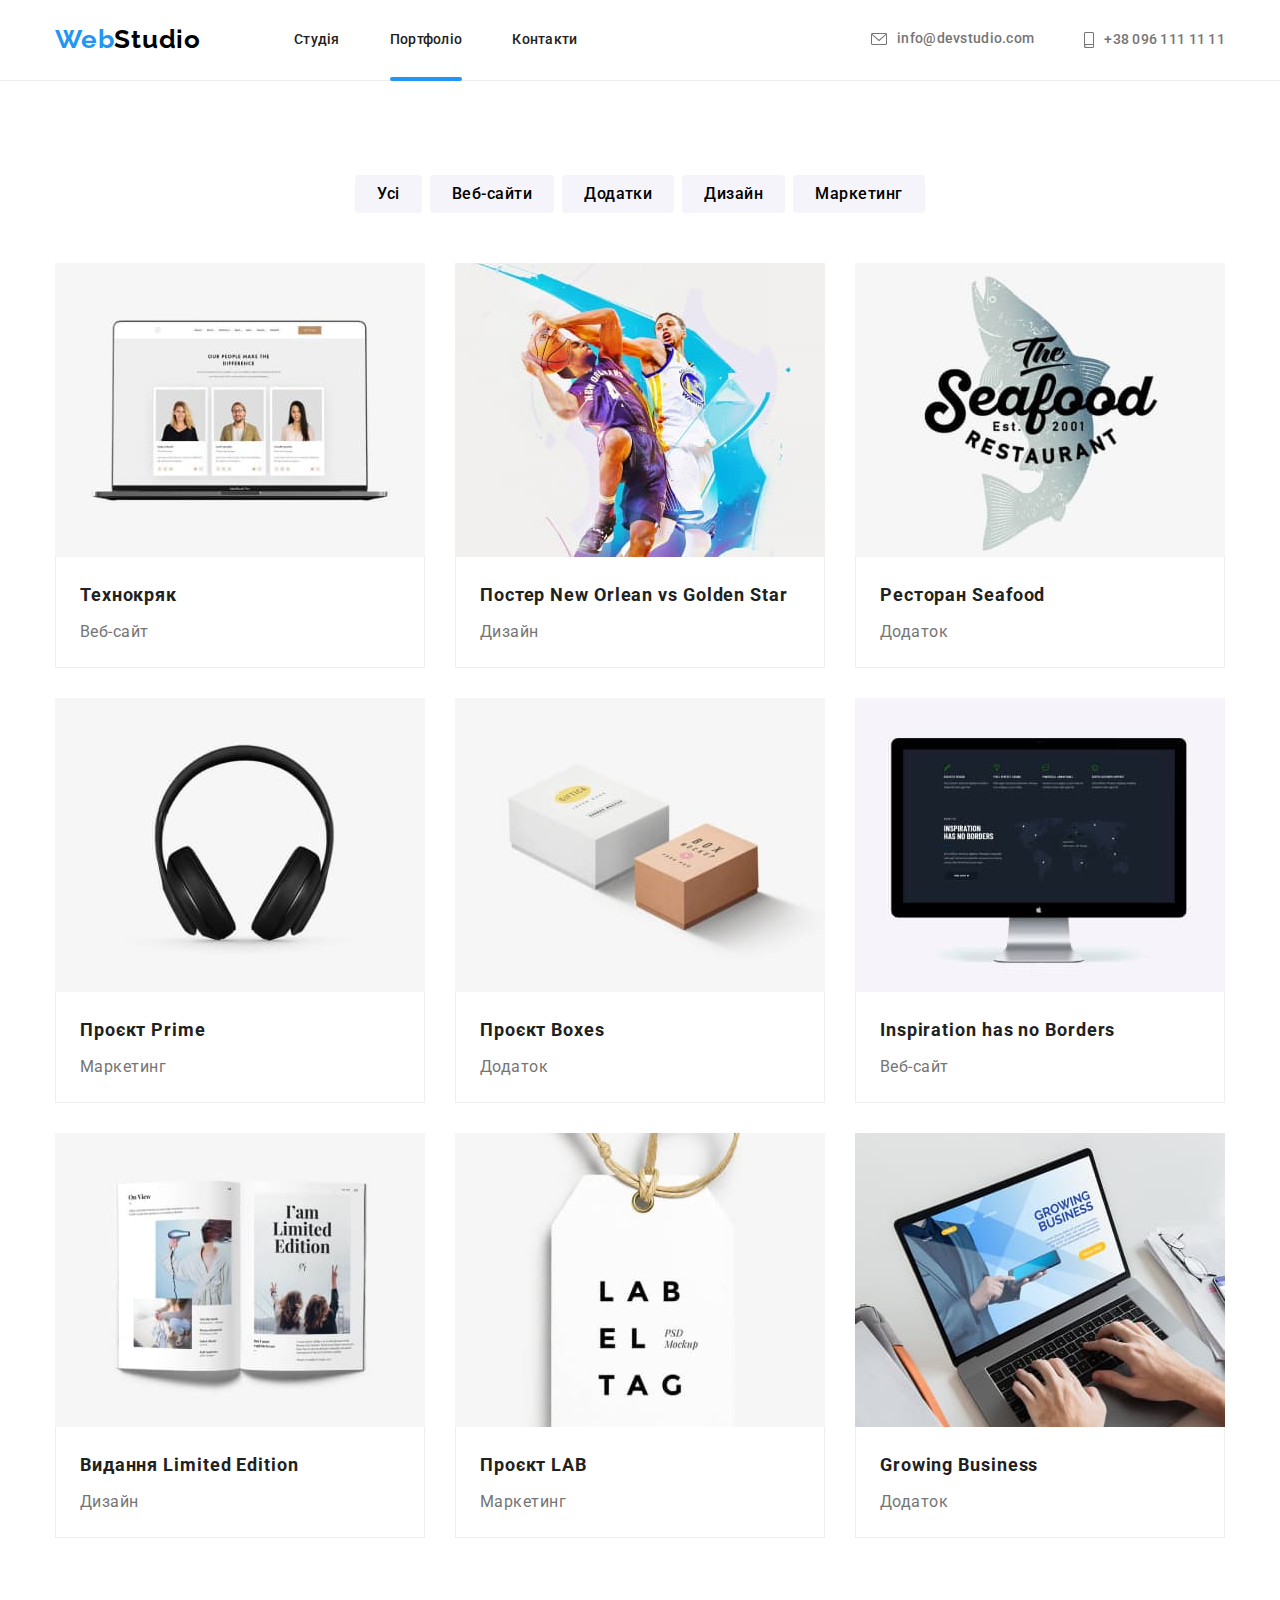
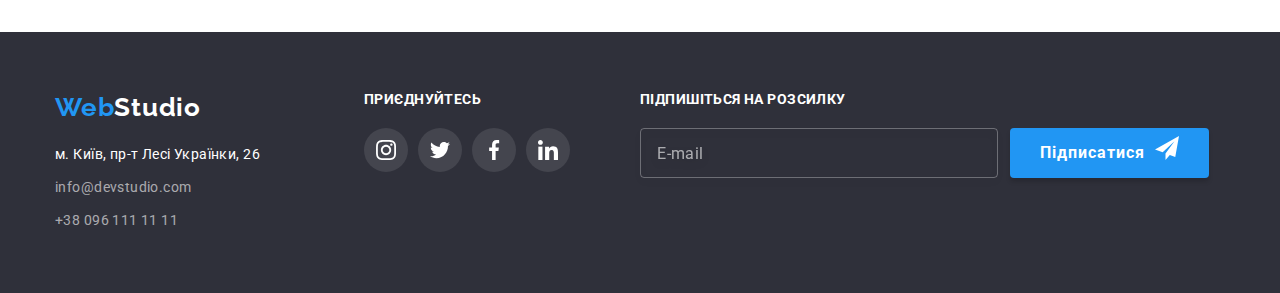
==== commit 58cc3779: "added mixins" ====
--- a/portfolio.html
+++ b/portfolio.html
@@ -22,10 +22,10 @@
             >Web<span class="logo--dark">Studio</span></a
           >
           <ul class="main-nav__list">
+            <li>
+              <a class="main-nav__link" href="./index.html">Студія</a>
+            </li>
             <li class="current-page">
-              <a class="main-nav__link" href="./index.html">Студія</a>
-            </li>
-            <li>
               <a class="main-nav__link" href="./portfolio.html">Портфоліо</a>
             </li>
             <li><a class="main-nav__link" href="#">Контакти</a></li>
@@ -59,9 +59,7 @@
           <h1 class="visually-hidden">Наше Портфоліо</h1>
           <ul class="filters-list">
             <li>
-              <button class="filters-list__filter" type="button">
-                Усі
-              </button>
+              <button class="filters-list__filter" type="button">Усі</button>
             </li>
             <li>
               <button class="filters-list__filter" type="button">
@@ -74,9 +72,7 @@
               </button>
             </li>
             <li>
-              <button class="filters-list__filter" type="button">
-                Дизайн
-              </button>
+              <button class="filters-list__filter" type="button">Дизайн</button>
             </li>
             <li>
               <button class="filters-list__filter" type="button">
@@ -105,9 +101,7 @@
                   </div>
                 </div>
                 <div class="portfolio__meta">
-                  <h2 class="portfolio__header">
-                    Технокряк
-                  </h2>
+                  <h2 class="portfolio__header">Технокряк</h2>
                   <p class="portfolio__type">Веб-сайт</p>
                 </div>
               </a>
@@ -156,9 +150,7 @@
                   </div>
                 </div>
                 <div class="portfolio__meta">
-                  <h2 class="portfolio__header">
-                    Ресторан Seafood
-                  </h2>
+                  <h2 class="portfolio__header">Ресторан Seafood</h2>
                   <p class="portfolio__type">Додаток</p>
                 </div>
               </a>
@@ -181,9 +173,7 @@
                   </div>
                 </div>
                 <div class="portfolio__meta">
-                  <h2 class="portfolio__header">
-                    Проєкт Prime
-                  </h2>
+                  <h2 class="portfolio__header">Проєкт Prime</h2>
                   <p class="portfolio__type">Маркетинг</p>
                 </div>
               </a>
@@ -209,9 +199,7 @@
                   </div>
                 </div>
                 <div class="portfolio__meta">
-                  <h2 class="portfolio__header">
-                    Проєкт Boxes
-                  </h2>
+                  <h2 class="portfolio__header">Проєкт Boxes</h2>
                   <p class="portfolio__type">Додаток</p>
                 </div>
               </a>
@@ -236,9 +224,7 @@
                   </div>
                 </div>
                 <div class="portfolio__meta">
-                  <h2 class="portfolio__header">
-                    Inspiration has no Borders
-                  </h2>
+                  <h2 class="portfolio__header">Inspiration has no Borders</h2>
                   <p class="portfolio__type">Веб-сайт</p>
                 </div>
               </a>
@@ -263,9 +249,7 @@
                   </div>
                 </div>
                 <div class="portfolio__meta">
-                  <h2 class="portfolio__header">
-                    Видання Limited Edition
-                  </h2>
+                  <h2 class="portfolio__header">Видання Limited Edition</h2>
                   <p class="portfolio__type">Дизайн</p>
                 </div>
               </a>
@@ -290,9 +274,7 @@
                   </div>
                 </div>
                 <div class="portfolio__meta">
-                  <h2 class="portfolio__header">
-                    Проєкт LAB
-                  </h2>
+                  <h2 class="portfolio__header">Проєкт LAB</h2>
                   <p class="portfolio__type">Маркетинг</p>
                 </div>
               </a>
@@ -317,9 +299,7 @@
                   </div>
                 </div>
                 <div class="portfolio__meta">
-                  <h2 class="portfolio__header">
-                    Growing Business
-                  </h2>
+                  <h2 class="portfolio__header">Growing Business</h2>
                   <p class="portfolio__type">Додаток</p>
                 </div>
               </a>
--- a/css/main.min.css
+++ b/css/main.min.css
@@ -1 +1 @@
-*,::before,::after{box-sizing:border-box}html{line-height:1.15;-webkit-text-size-adjust:100%;-moz-tab-size:4;-o-tab-size:4;tab-size:4}body{margin:0;font-family:system-ui,-apple-system,"Segoe UI",Roboto,Helvetica,Arial,sans-serif,"Apple Color Emoji","Segoe UI Emoji"}hr{height:0;color:inherit}abbr[title]{-webkit-text-decoration:underline dotted;text-decoration:underline dotted}b,strong{font-weight:bolder}code,kbd,samp,pre{font-family:ui-monospace,SFMono-Regular,Consolas,"Liberation Mono",Menlo,monospace;font-size:1em}small{font-size:80%}sub,sup{font-size:75%;line-height:0;position:relative;vertical-align:baseline}sub{bottom:-0.25em}sup{top:-0.5em}table{text-indent:0;border-color:inherit}button,input,optgroup,select,textarea{font-family:inherit;font-size:100%;line-height:1.15;margin:0}button,select{text-transform:none}button,[type=button],[type=reset],[type=submit]{-webkit-appearance:button;-moz-appearance:button;appearance:button}::-moz-focus-inner{border-style:none;padding:0}:-moz-focusring{outline:1px dotted ButtonText}:-moz-ui-invalid{box-shadow:none}legend{padding:0}progress{vertical-align:baseline}::-webkit-inner-spin-button,::-webkit-outer-spin-button{height:auto}[type=search]{-moz-appearance:textfield;appearance:textfield;-webkit-appearance:textfield;outline-offset:-2px}::-webkit-search-decoration{-webkit-appearance:none;appearance:none}::-webkit-file-upload-button{-webkit-appearance:button;appearance:button;font:inherit}summary{display:list-item}html{box-sizing:border-box}*,*::before,*::after{box-sizing:inherit}img{display:block;max-width:100%;height:auto}h1,h2,h3,h4,h5,h6,p{margin:0}body{font-family:"Roboto",sans-serif;color:var(--main-text-black-color)}a{text-decoration:none}ul{list-style:none;padding:0;margin:0}button{cursor:pointer;font-family:inherit;border:none}:root{--accent-color: #2196f3;--main-text-black-color: #212121;--main-white-color: #ffffff;--main-grey-color: #757575;--dark-background-color: #2f303a;--button-filter-background-color: #f5f4fa;--footer-text-semi-transparent-color: rgba(255, 255, 255, 0.6);--grey-icons-color: #afb1b8;--bezier: cubic-bezier(0.4, 0, 0.2, 1)}.visually-hidden{position:absolute;width:1px;height:1px;margin:-1px;padding:0;overflow:hidden;border:0;clip:rect(0 0 0 0)}.container{width:1200px;margin:0 auto;padding-left:15px;padding-right:15px}.section{padding-top:94px;padding-bottom:94px}.current-page::after{content:"";display:block;width:100%;height:4px;background-color:var(--accent-color);border-radius:2px;z-index:15;position:absolute;bottom:-1px}.section__header{font-size:36px;line-height:1.17;text-align:center;letter-spacing:.03em}.thumb{position:relative;overflow:hidden}.logo{font-family:"raleway",sans-serif;text-decoration:none;font-weight:700;font-size:26px;line-height:1.2;letter-spacing:.03em;color:var(--accent-color);line-height:31px}.logo--light{color:var(--main-white-color)}.logo--dark{color:#000}.button{display:flex;font-weight:700;letter-spacing:.06em;line-height:1.88;padding-top:10px;padding-bottom:10px;border-radius:4px;color:var(--main-white-color);background-color:var(--accent-color);box-shadow:0px 4px 4px rgba(0,0,0,.15)}.socials{display:flex;margin-top:16px;justify-content:center}.social__icon{fill:currentColor}.socials__link{display:flex;justify-content:center;align-items:center;width:44px;height:44px;border-radius:50%;transition:color 250ms var(--bezier),background-color 250ms var(--bezier),outline 250ms var(--bezier)}.socials__link--light{background-color:none;color:var(--grey-icons-color)}.socials__link--light:hover,.socials__link--light:focus{background-color:var(--accent-color);color:var(--main-white-color);outline:none}.socials__link--dark{color:var(--main-white-color);background-color:rgba(255,255,255,.1)}.socials__link--dark:hover,.socials__link--dark:focus{background-color:var(--accent-color);color:var(--main-white-color);outline:none}.subscribe-form__box{display:flex;gap:12px}.subscribe-form__label{display:block;font-weight:700;font-size:14px;line-height:1.14;letter-spacing:.03em;text-transform:uppercase;color:var(--main-white-color);margin-bottom:20px}.subscribe-form__input{width:358px;height:50px;padding-left:16px;padding-top:15px;padding-bottom:15px;border-radius:4px;line-height:1.25;color:var(--main-white-color);border:1px solid rgba(255,255,255,.3);filter:drop-shadow(0px 4px 4px rgba(0, 0, 0, 0.15));background-color:rgba(0,0,0,0);transition:outline 250ms var(--bezier),border-color 250ms var(--bezier)}.subscribe-form__input::-moz-placeholder{font-size:16px;line-height:1.25;letter-spacing:.03em;color:rgba(255,255,255,.6)}.subscribe-form__input:-ms-input-placeholder{font-size:16px;line-height:1.25;letter-spacing:.03em;color:rgba(255,255,255,.6)}.subscribe-form__input::placeholder{font-size:16px;line-height:1.25;letter-spacing:.03em;color:rgba(255,255,255,.6)}.subscribe-form__input:focus-visible{outline:none;border-color:var(--accent-color)}.subscribe-form__icon{fill:currentColor}.subscribe-form__button{align-items:center;justify-content:flex-end;gap:10px;padding:8px 30px}.filters-list{display:flex;justify-content:center;gap:8px;margin-bottom:50px}.filters-list__filter{background-color:#f5f4fa;font-weight:500;font-size:16px;line-height:1.62;letter-spacing:.03em;border-radius:4px;padding:6px 22px;transition:background-color 250 var(--bezier),color 250ms var(--bezier),filter 250ms var(--bezier)}.filters-list__filter:focus,.filters-list__filter:hover{background-color:var(--accent-color);color:var(--main-white-color);filter:drop-shadow(0px 4px 4px rgba(0, 0, 0, 0.25))}.header{border-bottom:1px solid #ececec;background-color:#fff}.header--fixed{max-width:1600px;margin-left:auto;margin-right:auto;position:fixed;top:0;left:0;right:0;z-index:10}.header__logo{margin-right:93px}.main-nav{display:flex;align-items:center}.main-nav__list{display:flex;gap:50px;margin-right:auto}.main-nav__list li{position:relative}.main-nav__link{padding-top:32px;padding-bottom:32px;display:block;font-weight:500;font-size:14px;line-height:1.14;letter-spacing:.02em;color:var(--main-text-black-color);transition:color 250ms var(--bezier)}.main-nav__link:hover,.main-nav__link:focus{color:var(--accent-color)}.contacts-list{display:flex;gap:50px;align-items:center}.contacts-list__link{display:inline-flex;align-items:center;font-weight:500;font-size:14px;line-height:1.14;letter-spacing:.02em;color:var(--main-grey-color);transition:color 250ms var(--bezier)}.contacts-list__link:hover,.contacts-list__link:focus{color:var(--accent-color)}.contacts-list__icon{margin-right:10px;fill:currentColor}.hero{padding-top:200px;padding-bottom:200px;background-color:var(--dark-background-color);color:var(--accent-color);background-image:linear-gradient(rgba(47, 48, 58, 0.4), rgba(47, 48, 58, 0.4)),url(../images/hero.jpg);background-repeat:no-repeat;background-size:cover}.hero__section{min-height:600px;max-width:1600px;margin-left:auto;margin-right:auto}.hero__slogan{font-family:"Roboto",sans-serif;font-weight:900;font-size:44px;line-height:1.36;text-align:center;letter-spacing:.06em;text-transform:uppercase;color:var(--main-white-color);margin-bottom:30px}.hero__button{padding:10px 32px;margin-left:auto;margin-right:auto}.advantages__list{display:flex;gap:30px}.advantages__item{width:calc((100% - 90px)/3)}.advantages__name{margin-bottom:10px;display:block;font-size:14px;line-height:1.14;letter-spacing:.03em;text-transform:uppercase}.advantages__description{font-size:14px;line-height:1.71;letter-spacing:.03em;color:var(--main-grey-color)}.advantages__picture::before{content:"";display:block;height:120px;background-color:#f5f4fa;margin-bottom:30px;background-repeat:no-repeat;background-position:center;background-size:26%}.advantages__picture--antenna::before{background-image:url(../images/svg/features-antenna.svg)}.advantages__picture--clock::before{background-image:url(../images/svg/features-clock.svg)}.advantages__picture--diagram::before{background-image:url(../images/svg/features-diagram.svg)}.advantages__picture--astronaut::before{background-image:url(../images/svg/features-astronaut.svg)}.our-work{padding-top:0}.our-work__list{margin-top:50px;display:flex;gap:30px}.our-work__description{position:absolute;bottom:0;display:flex;align-items:center;justify-content:center;height:70px;width:100%;font-size:14px;text-align:center;letter-spacing:.03em;text-transform:uppercase;color:var(--main-white-color);background-color:rgba(47,48,58,.8)}.section__our-team{background:var(--button-filter-background-color)}.our-team__header{margin-bottom:50px}.our-team{display:flex;gap:30px}.our-team__member{padding-bottom:30px;background:#fff;box-shadow:0px 1px 3px rgba(0,0,0,.12),0px 1px 1px rgba(0,0,0,.14),0px 2px 1px rgba(0,0,0,.2);border-radius:0px 0px 4px 4px;text-align:center}.our-team__portrait{margin-bottom:30px}.our-team__name{font-weight:500;font-size:16px;line-height:1.19;letter-spacing:.03em;margin-bottom:10px}.our-team__rank{font-size:16px;line-height:1.19;letter-spacing:.03em;color:var(--main-grey-color)}.section__clients{padding-top:38px}.clients-list{margin-top:50px;display:flex;gap:30px}.clients-list__link{display:flex;color:var(--grey-icons-color);border:1px solid currentColor;border-radius:4px;width:170px;height:92px;justify-content:center;align-items:center;transition:color 250ms var(--bezier)}.clients-list__link:hover,.clients-list__link:focus{color:var(--accent-color)}.clients-list__icon{fill:currentColor}.backdrop{position:fixed;top:0;width:100%;height:100%;display:flex;z-index:20;background-color:rgba(0,0,0,.2);justify-content:center;align-items:center;opacity:1;transition:opacity 250ms var(--bezier)}.modal{width:528px;height:581px;background-color:var(--main-white-color);box-shadow:0px 1px 3px rgba(0,0,0,.12),0px 1px 1px rgba(0,0,0,.14),0px 2px 1px rgba(0,0,0,.2);border-radius:4px;position:relative;transform:scale(1);transition:transform 250ms var(--bezier) 100ms;padding:40px}.close__button{position:absolute;right:8px;top:8px;display:inline-flex;justify-content:center;align-items:center;padding:6px;border:1px solid rgba(0,0,0,.1);background-color:var(--main-white-color);border-radius:50%}.is-hidden{opacity:0;pointer-events:none}.is-hidden .modal{transform:scale(0.8);transition:transform 250ms var(--bezier)}.modal__form__slogan{font-weight:700;font-size:20px;line-height:1.15;text-align:center;letter-spacing:.03em;margin-bottom:12px}.modal__form__label{display:block;margin-bottom:10px;position:relative}.modal__form__label__tag{display:block;font-size:12px;line-height:1.17;letter-spacing:.01em;color:var(--main-grey-color)}.modal__form__input{height:40px;width:100%;display:flex;align-items:center;border:1px solid rgba(33,33,33,.2);border-radius:4px;padding-left:42px;margin-top:4px;transition:outline 250ms var(--bezier),border-color 250ms var(--bezier)}.modal__form__input:focus-visible{border-color:var(--accent-color);outline:none}.modal__form__input__icon{fill:currentColor;position:absolute;left:12px;top:50%;transition:fill 250ms var(--bezier)}.modal__form__input:focus-visible+.modal__form__input__icon{fill:var(--accent-color)}.modal__form__textarea{margin-top:4px;padding:12px 16px;border:1px solid rgba(33,33,33,.2);border-radius:4px;resize:none;width:100%;height:120px;transition:outline 250ms var(--bezier),border-color 250ms var(--bezier)}.modal__form__textarea:focus-visible{outline:none;border-color:var(--accent-color)}.modal__form__textarea::-moz-placeholder{font-size:12px;line-height:1.33;letter-spacing:.01em;color:rgba(117,117,117,.5)}.modal__form__textarea:-ms-input-placeholder{font-size:12px;line-height:1.33;letter-spacing:.01em;color:rgba(117,117,117,.5)}.modal__form__textarea::placeholder{font-size:12px;line-height:1.33;letter-spacing:.01em;color:rgba(117,117,117,.5)}.modal__form__policy{display:flex;justify-content:space-evenly;align-items:center;margin-top:20px;margin-bottom:30px}.modal__form__policy__text{display:inline-block;font-size:14px;line-height:1.71;color:#757575;letter-spacing:.03em}.modal__form__policy__link{-webkit-text-decoration-line:underline;text-decoration-line:underline;color:var(--accent-color)}.modal__form__policy__custom__checkbox{display:inline-flex;justify-content:center;align-items:center;width:16px;height:15px;border:2px solid var(--main-text-black-color);border-radius:2px;transition:fill 250ms var(--bezier),background-color 250ms var(--bezier),border-color 250ms var(--bezier)}.modal__form__policy__original__checkbox:checked+.modal__form__policy__custom__checkbox{border-color:var(--accent-color);background-color:var(--accent-color)}.modal__form__policy__original__checkbox:focus+.modal__form__policy__custom__checkbox{border-color:var(--accent-color)}.modal__form__submit__button{margin-left:auto;margin-right:auto;padding:10px 52px}.footer{background-color:var(--dark-background-color);padding-top:60px;padding-bottom:60px}.footer__socials{gap:10px}.footer__logo{margin-right:93px}.footer__container{display:flex;gap:70px}.address__list{margin-top:20px;display:flex;flex-direction:column;row-gap:9px}.footer__address{font-style:normal;font-size:14px;line-height:1.71;letter-spacing:.03em;color:var(--main-white-color);transition:color 250ms var(--bezier)}.footer__contacts{font-style:normal;font-size:14px;line-height:1.71;letter-spacing:.03em;color:var(--footer-text-semi-transparent-color);transition:color 250ms var(--bezier)}.footer__address:hover,.footer__contacts:hover,.footer__contacts:focus{color:var(--accent-color)}.footer__slogan{font-weight:700;font-size:14px;line-height:1.14;letter-spacing:.03em;text-transform:uppercase;color:#fff;margin-bottom:20px}.portfolio{display:flex;flex-wrap:wrap;gap:30px}.portfolio__item{background:var(--main-white-color);width:calc((100% - 60px)/3)}.portfolio__item:hover .portfolio__popup{transform:translateY(0%)}.portfolio__meta{padding:20px 24px;border-left:1px solid #eee;border-right:1px solid #eee;border-bottom:1px solid #eee}.portfolio__header{font-size:18px;line-height:2;letter-spacing:.05em;color:var(--main-text-black-color);margin-bottom:4px}.portfolio__type{font-size:16px;line-height:1.88;letter-spacing:.03em;color:var(--main-grey-color)}.portolio__link{display:block;transition:background-color 250ms var(--bezier),box-shadow 250ms var(--bezier)}.portolio__link:hover,.portolio__link:focus{background-color:var(--main-white-color);box-shadow:0px 1px 1px rgba(0,0,0,.12),0px 4px 4px rgba(0,0,0,.06),1px 4px 6px rgba(0,0,0,.16)}.portfolio__popup{display:block;height:100%;width:100%;padding:63px 24px;overflow:auto;background-color:rgba(33,150,243,.9);position:absolute;top:0;transform:translateY(100%);transition:transform 250ms var(--bezier)}.portfolio__description{font-size:18px;line-height:1.56;letter-spacing:.03em;color:var(--main-white-color)}/*# sourceMappingURL=main.min.css.map */+*,::before,::after{box-sizing:border-box}html{line-height:1.15;-webkit-text-size-adjust:100%;-moz-tab-size:4;-o-tab-size:4;tab-size:4}body{margin:0;font-family:system-ui,-apple-system,"Segoe UI",Roboto,Helvetica,Arial,sans-serif,"Apple Color Emoji","Segoe UI Emoji"}hr{height:0;color:inherit}abbr[title]{-webkit-text-decoration:underline dotted;text-decoration:underline dotted}b,strong{font-weight:bolder}code,kbd,samp,pre{font-family:ui-monospace,SFMono-Regular,Consolas,"Liberation Mono",Menlo,monospace;font-size:1em}small{font-size:80%}sub,sup{font-size:75%;line-height:0;position:relative;vertical-align:baseline}sub{bottom:-0.25em}sup{top:-0.5em}table{text-indent:0;border-color:inherit}button,input,optgroup,select,textarea{font-family:inherit;font-size:100%;line-height:1.15;margin:0}button,select{text-transform:none}button,[type=button],[type=reset],[type=submit]{-webkit-appearance:button;-moz-appearance:button;appearance:button}::-moz-focus-inner{border-style:none;padding:0}:-moz-focusring{outline:1px dotted ButtonText}:-moz-ui-invalid{box-shadow:none}legend{padding:0}progress{vertical-align:baseline}::-webkit-inner-spin-button,::-webkit-outer-spin-button{height:auto}[type=search]{-moz-appearance:textfield;appearance:textfield;-webkit-appearance:textfield;outline-offset:-2px}::-webkit-search-decoration{-webkit-appearance:none;appearance:none}::-webkit-file-upload-button{-webkit-appearance:button;appearance:button;font:inherit}summary{display:list-item}html{box-sizing:border-box}*,*::before,*::after{box-sizing:inherit}img{display:block;max-width:100%;height:auto}h1,h2,h3,h4,h5,h6,p{margin:0}body{font-family:"Roboto",sans-serif;color:var(--main-text-black-color)}a{text-decoration:none}ul{list-style:none;padding:0;margin:0}button{cursor:pointer;font-family:inherit;border:none}:root{--accent-color: #2196f3;--main-text-black-color: #212121;--main-white-color: #ffffff;--main-grey-color: #757575;--dark-background-color: #2f303a;--button-filter-background-color: #f5f4fa;--footer-text-semi-transparent-color: rgba(255, 255, 255, 0.6);--grey-icons-color: #afb1b8;--bezier: cubic-bezier(0.4, 0, 0.2, 1)}.visually-hidden{position:absolute;width:1px;height:1px;margin:-1px;padding:0;overflow:hidden;border:0;clip:rect(0 0 0 0)}.container{width:1200px;margin:0 auto;padding-left:15px;padding-right:15px}.section{padding-top:94px;padding-bottom:94px}.current-page::after{content:"";display:block;width:100%;height:4px;background-color:var(--accent-color);border-radius:2px;z-index:15;position:absolute;bottom:-1px}.section__header{font-size:36px;line-height:1.17;text-align:center;letter-spacing:.03em}.thumb{position:relative;overflow:hidden}.logo{font-family:"raleway",sans-serif;text-decoration:none;font-weight:700;font-size:26px;line-height:1.2;letter-spacing:.03em;color:var(--accent-color);line-height:31px}.logo--light{color:var(--main-white-color)}.logo--dark{color:#000}.button{display:flex;align-items:center;justify-content:center;font-weight:700;letter-spacing:.06em;line-height:1.88;padding-top:10px;padding-bottom:10px;border-radius:4px;color:var(--main-white-color);background-color:var(--accent-color);box-shadow:0px 4px 4px rgba(0,0,0,.15)}.socials{display:flex;align-items:center;justify-content:center;gap:10px;margin-top:16px}.social__icon{fill:currentColor}.socials__link{display:flex;align-items:center;justify-content:center;width:44px;height:44px;border-radius:50%;transition:color 250ms var(--bezier),background-color 250ms var(--bezier),outline 250ms var(--bezier)}.socials__link--light{background-color:none;color:var(--grey-icons-color)}.socials__link--light:hover,.socials__link--light:focus{background-color:var(--accent-color);color:var(--main-white-color);outline:none}.socials__link--dark{color:var(--main-white-color);background-color:rgba(255,255,255,.1)}.socials__link--dark:hover,.socials__link--dark:focus{background-color:var(--accent-color);color:var(--main-white-color);outline:none}.subscribe-form__box{display:flex;align-items:center;justify-content:center;gap:12px}.subscribe-form__label{display:block;font-weight:700;font-size:14px;line-height:1.14;letter-spacing:.03em;text-transform:uppercase;color:var(--main-white-color);margin-bottom:20px}.subscribe-form__input{width:358px;height:50px;padding-left:16px;padding-top:15px;padding-bottom:15px;border-radius:4px;line-height:1.25;color:var(--main-white-color);border:1px solid rgba(255,255,255,.3);filter:drop-shadow(0px 4px 4px rgba(0, 0, 0, 0.15));background-color:rgba(0,0,0,0);transition:outline 250ms var(--bezier),border-color 250ms var(--bezier)}.subscribe-form__input::-moz-placeholder{font-size:16px;line-height:1.25;letter-spacing:.03em;color:rgba(255,255,255,.6)}.subscribe-form__input:-ms-input-placeholder{font-size:16px;line-height:1.25;letter-spacing:.03em;color:rgba(255,255,255,.6)}.subscribe-form__input::placeholder{font-size:16px;line-height:1.25;letter-spacing:.03em;color:rgba(255,255,255,.6)}.subscribe-form__input:focus-visible{outline:none;border-color:var(--accent-color)}.subscribe-form__icon{fill:currentColor}.subscribe-form__button{align-items:center;justify-content:flex-end;gap:10px;padding:8px 30px}.filters-list{display:flex;align-items:center;justify-content:center;gap:8px;margin-bottom:50px}.filters-list__filter{background-color:#f5f4fa;font-weight:500;font-size:16px;line-height:1.62;letter-spacing:.03em;border-radius:4px;padding:6px 22px;transition:background-color 250 var(--bezier),color 250ms var(--bezier),filter 250ms var(--bezier)}.filters-list__filter:focus,.filters-list__filter:hover{background-color:var(--accent-color);color:var(--main-white-color);filter:drop-shadow(0px 4px 4px rgba(0, 0, 0, 0.25))}.header{border-bottom:1px solid #ececec;background-color:#fff}.header--fixed{max-width:1600px;margin-left:auto;margin-right:auto;position:fixed;top:0;left:0;right:0;z-index:10}.header__logo{margin-right:93px}.main-nav{display:flex;align-items:center;justify-content:center}.main-nav__list{display:flex;align-items:center;justify-content:center;gap:50px;margin-right:auto}.main-nav__list li{position:relative}.main-nav__link{padding-top:32px;padding-bottom:32px;display:block;font-weight:500;font-size:14px;line-height:1.14;letter-spacing:.02em;color:var(--main-text-black-color);transition:color 250ms var(--bezier)}.main-nav__link:hover,.main-nav__link:focus{color:var(--accent-color)}.contacts-list{display:flex;align-items:center;justify-content:center;gap:50px}.contacts-list__link{display:inline-flex;align-items:center;font-weight:500;font-size:14px;line-height:1.14;letter-spacing:.02em;color:var(--main-grey-color);transition:color 250ms var(--bezier)}.contacts-list__link:hover,.contacts-list__link:focus{color:var(--accent-color)}.contacts-list__icon{margin-right:10px;fill:currentColor}.hero{padding-top:200px;padding-bottom:200px;background-color:var(--dark-background-color);color:var(--accent-color);background-image:linear-gradient(rgba(47, 48, 58, 0.4), rgba(47, 48, 58, 0.4)),url(../images/hero.jpg);background-repeat:no-repeat;background-size:cover}.hero__section{min-height:600px;max-width:1600px;margin-left:auto;margin-right:auto}.hero__slogan{font-family:"Roboto",sans-serif;font-weight:900;font-size:44px;line-height:1.36;text-align:center;letter-spacing:.06em;text-transform:uppercase;color:var(--main-white-color);margin-bottom:30px}.hero__button{padding:10px 32px;margin-left:auto;margin-right:auto}.advantages__list{display:flex;gap:30px}.advantages__item{width:calc((100% - 90px)/3)}.advantages__name{margin-bottom:10px;display:block;font-size:14px;line-height:1.14;letter-spacing:.03em;text-transform:uppercase}.advantages__description{font-size:14px;line-height:1.71;letter-spacing:.03em;color:var(--main-grey-color)}.advantages__picture::before{content:"";display:block;height:120px;background-color:#f5f4fa;margin-bottom:30px;background-repeat:no-repeat;background-position:center;background-size:26%}.advantages__picture--antenna::before{background-image:url(../images/svg/features-antenna.svg)}.advantages__picture--clock::before{background-image:url(../images/svg/features-clock.svg)}.advantages__picture--diagram::before{background-image:url(../images/svg/features-diagram.svg)}.advantages__picture--astronaut::before{background-image:url(../images/svg/features-astronaut.svg)}.our-work{padding-top:0}.our-work__list{display:flex;align-items:center;justify-content:center;margin-top:50px;gap:30px}.our-work__description{display:flex;align-items:center;justify-content:center;position:absolute;bottom:0;height:70px;width:100%;font-size:14px;text-align:center;letter-spacing:.03em;text-transform:uppercase;color:var(--main-white-color);background-color:rgba(47,48,58,.8)}.section__our-team{background:var(--button-filter-background-color)}.our-team__header{margin-bottom:50px}.our-team{display:flex;align-items:center;justify-content:center;gap:30px}.our-team__member{padding-bottom:30px;background:#fff;box-shadow:0px 1px 3px rgba(0,0,0,.12),0px 1px 1px rgba(0,0,0,.14),0px 2px 1px rgba(0,0,0,.2);border-radius:0px 0px 4px 4px;text-align:center}.our-team__portrait{margin-bottom:30px}.our-team__name{font-weight:500;font-size:16px;line-height:1.19;letter-spacing:.03em;margin-bottom:10px}.our-team__rank{font-size:16px;line-height:1.19;letter-spacing:.03em;color:var(--main-grey-color)}.section__clients{padding-top:38px}.clients-list{margin-top:50px;display:flex;gap:30px}.clients-list__link{display:flex;align-items:center;justify-content:center;color:var(--grey-icons-color);border:1px solid currentColor;border-radius:4px;width:170px;height:92px;transition:color 250ms var(--bezier)}.clients-list__link:hover,.clients-list__link:focus{color:var(--accent-color)}.clients-list__icon{fill:currentColor}.backdrop{display:flex;align-items:center;justify-content:center;position:fixed;top:0;width:100%;height:100%;z-index:20;background-color:rgba(0,0,0,.2);opacity:1;transition:opacity 250ms var(--bezier)}.modal{width:528px;height:581px;background-color:var(--main-white-color);box-shadow:0px 1px 3px rgba(0,0,0,.12),0px 1px 1px rgba(0,0,0,.14),0px 2px 1px rgba(0,0,0,.2);border-radius:4px;position:relative;transform:scale(1);transition:transform 250ms var(--bezier) 100ms;padding:40px}.close__button{position:absolute;right:8px;top:8px;display:inline-flex;justify-content:center;align-items:center;padding:6px;border:1px solid rgba(0,0,0,.1);background-color:var(--main-white-color);border-radius:50%}.is-hidden{opacity:0;pointer-events:none}.is-hidden .modal{transform:scale(0.8);transition:transform 250ms var(--bezier)}.modal__form__slogan{font-weight:700;font-size:20px;line-height:1.15;text-align:center;letter-spacing:.03em;margin-bottom:12px}.modal__form__label{display:block;margin-bottom:10px;position:relative}.modal__form__label__tag{display:block;font-size:12px;line-height:1.17;letter-spacing:.01em;color:var(--main-grey-color)}.modal__form__input{display:flex;align-items:center;justify-content:center;height:40px;width:100%;border:1px solid rgba(33,33,33,.2);border-radius:4px;padding-left:42px;margin-top:4px;transition:outline 250ms var(--bezier),border-color 250ms var(--bezier)}.modal__form__input:focus-visible{border-color:var(--accent-color);outline:none}.modal__form__input__icon{fill:currentColor;position:absolute;left:12px;top:50%;transition:fill 250ms var(--bezier)}.modal__form__input:focus-visible+.modal__form__input__icon{fill:var(--accent-color)}.modal__form__textarea{margin-top:4px;padding:12px 16px;border:1px solid rgba(33,33,33,.2);border-radius:4px;resize:none;width:100%;height:120px;transition:outline 250ms var(--bezier),border-color 250ms var(--bezier)}.modal__form__textarea:focus-visible{outline:none;border-color:var(--accent-color)}.modal__form__textarea::-moz-placeholder{font-size:12px;line-height:1.33;letter-spacing:.01em;color:rgba(117,117,117,.5)}.modal__form__textarea:-ms-input-placeholder{font-size:12px;line-height:1.33;letter-spacing:.01em;color:rgba(117,117,117,.5)}.modal__form__textarea::placeholder{font-size:12px;line-height:1.33;letter-spacing:.01em;color:rgba(117,117,117,.5)}.modal__form__policy{display:flex;justify-content:space-evenly;align-items:center;margin-top:20px;margin-bottom:30px}.modal__form__policy__text{display:inline-block;font-size:14px;line-height:1.71;color:#757575;letter-spacing:.03em}.modal__form__policy__link{-webkit-text-decoration-line:underline;text-decoration-line:underline;color:var(--accent-color)}.modal__form__policy__custom__checkbox{display:inline-flex;justify-content:center;align-items:center;width:16px;height:15px;border:2px solid var(--main-text-black-color);border-radius:2px;transition:fill 250ms var(--bezier),background-color 250ms var(--bezier),border-color 250ms var(--bezier)}.modal__form__policy__original__checkbox:checked+.modal__form__policy__custom__checkbox{border-color:var(--accent-color);background-color:var(--accent-color)}.modal__form__policy__original__checkbox:focus+.modal__form__policy__custom__checkbox{border-color:var(--accent-color)}.modal__form__submit__button{margin-left:auto;margin-right:auto;padding:10px 52px}.footer{background-color:var(--dark-background-color);padding-top:60px;padding-bottom:60px}.footer__socials{gap:10px}.footer__logo{margin-right:93px}.footer__container{display:flex;gap:70px}.address__list{margin-top:20px;display:flex;flex-direction:column;row-gap:9px}.footer__address{font-style:normal;font-size:14px;line-height:1.71;letter-spacing:.03em;color:var(--main-white-color);transition:color 250ms var(--bezier)}.footer__contacts{font-style:normal;font-size:14px;line-height:1.71;letter-spacing:.03em;color:var(--footer-text-semi-transparent-color);transition:color 250ms var(--bezier)}.footer__address:hover,.footer__contacts:hover,.footer__contacts:focus{color:var(--accent-color)}.footer__slogan{font-weight:700;font-size:14px;line-height:1.14;letter-spacing:.03em;text-transform:uppercase;color:#fff;margin-bottom:20px}.portfolio{display:flex;flex-wrap:wrap;gap:30px}.portfolio__item{background:var(--main-white-color);width:calc((100% - 60px)/3)}.portfolio__item:hover .portfolio__popup{transform:translateY(0%)}.portfolio__meta{padding:20px 24px;border-left:1px solid #eee;border-right:1px solid #eee;border-bottom:1px solid #eee}.portfolio__header{font-size:18px;line-height:2;letter-spacing:.05em;color:var(--main-text-black-color);margin-bottom:4px}.portfolio__type{font-size:16px;line-height:1.88;letter-spacing:.03em;color:var(--main-grey-color)}.portolio__link{display:block;transition:background-color 250ms var(--bezier),box-shadow 250ms var(--bezier)}.portolio__link:hover,.portolio__link:focus{background-color:var(--main-white-color);box-shadow:0px 1px 1px rgba(0,0,0,.12),0px 4px 4px rgba(0,0,0,.06),1px 4px 6px rgba(0,0,0,.16)}.portfolio__popup{display:block;height:100%;width:100%;padding:63px 24px;overflow:auto;background-color:rgba(33,150,243,.9);position:absolute;top:0;transform:translateY(100%);transition:transform 250ms var(--bezier)}.portfolio__description{font-size:18px;line-height:1.56;letter-spacing:.03em;color:var(--main-white-color)}/*# sourceMappingURL=main.min.css.map */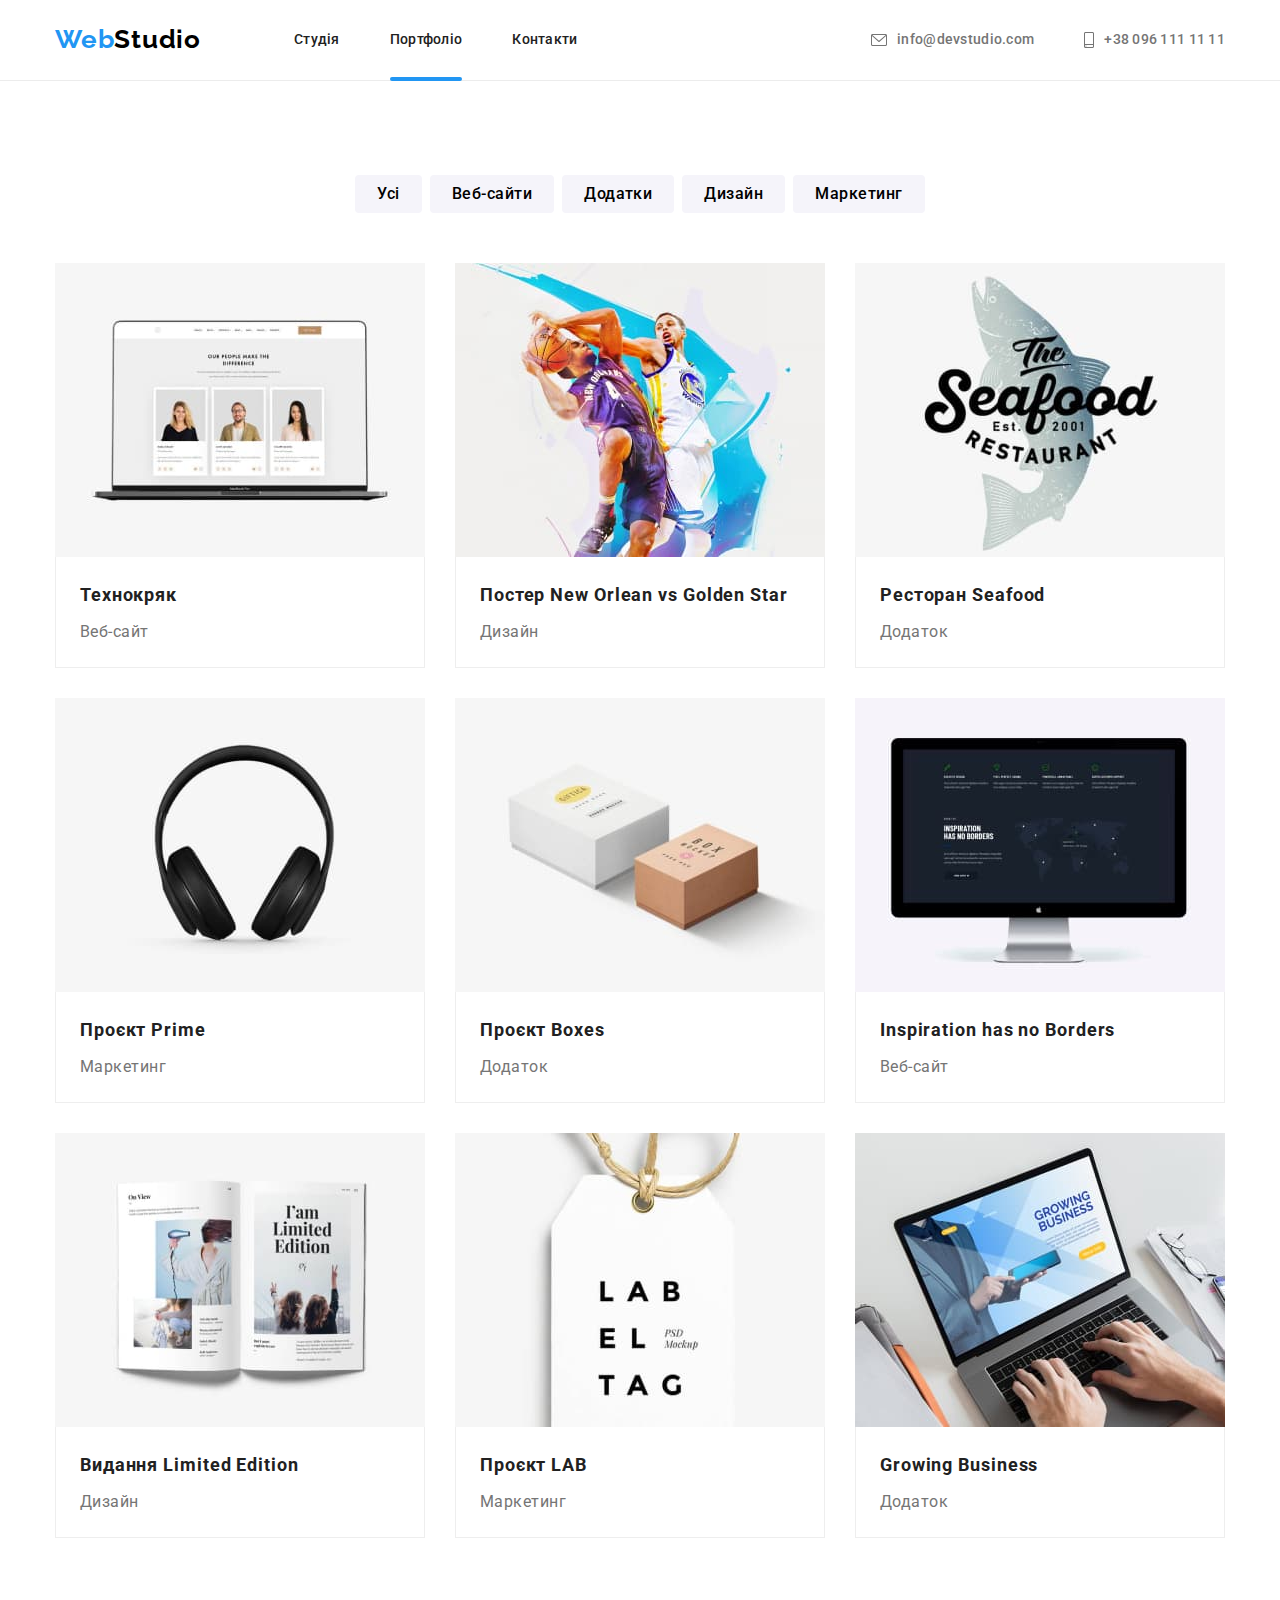
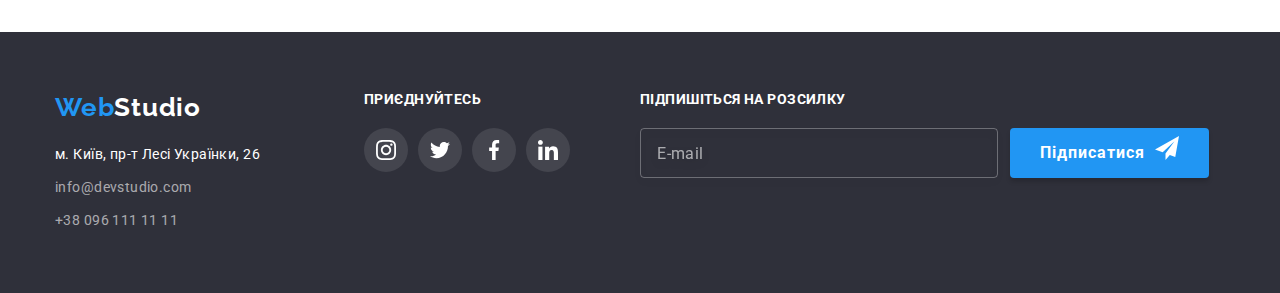
==== commit 4c3eb09c: "minor corrections, added class on header contacts item" ====
--- a/portfolio.html
+++ b/portfolio.html
@@ -40,7 +40,7 @@
                 info@devstudio.com</a
               >
             </li>
-            <li class="contacts-list">
+            <li class="contacts-list__item">
               <a class="contacts-list__link" href="tel:+380961111111">
                 <svg class="contacts-list__icon" width="10" height="16">
                   <use href="./images/svg/_sprite.svg#icon-smartphone"></use>
--- a/css/main.min.css
+++ b/css/main.min.css
@@ -1 +1 @@
-*,::before,::after{box-sizing:border-box}html{line-height:1.15;-webkit-text-size-adjust:100%;-moz-tab-size:4;-o-tab-size:4;tab-size:4}body{margin:0;font-family:system-ui,-apple-system,"Segoe UI",Roboto,Helvetica,Arial,sans-serif,"Apple Color Emoji","Segoe UI Emoji"}hr{height:0;color:inherit}abbr[title]{-webkit-text-decoration:underline dotted;text-decoration:underline dotted}b,strong{font-weight:bolder}code,kbd,samp,pre{font-family:ui-monospace,SFMono-Regular,Consolas,"Liberation Mono",Menlo,monospace;font-size:1em}small{font-size:80%}sub,sup{font-size:75%;line-height:0;position:relative;vertical-align:baseline}sub{bottom:-0.25em}sup{top:-0.5em}table{text-indent:0;border-color:inherit}button,input,optgroup,select,textarea{font-family:inherit;font-size:100%;line-height:1.15;margin:0}button,select{text-transform:none}button,[type=button],[type=reset],[type=submit]{-webkit-appearance:button;-moz-appearance:button;appearance:button}::-moz-focus-inner{border-style:none;padding:0}:-moz-focusring{outline:1px dotted ButtonText}:-moz-ui-invalid{box-shadow:none}legend{padding:0}progress{vertical-align:baseline}::-webkit-inner-spin-button,::-webkit-outer-spin-button{height:auto}[type=search]{-moz-appearance:textfield;appearance:textfield;-webkit-appearance:textfield;outline-offset:-2px}::-webkit-search-decoration{-webkit-appearance:none;appearance:none}::-webkit-file-upload-button{-webkit-appearance:button;appearance:button;font:inherit}summary{display:list-item}html{box-sizing:border-box}*,*::before,*::after{box-sizing:inherit}img{display:block;max-width:100%;height:auto}h1,h2,h3,h4,h5,h6,p{margin:0}body{font-family:"Roboto",sans-serif;color:var(--main-text-black-color)}a{text-decoration:none}ul{list-style:none;padding:0;margin:0}button{cursor:pointer;font-family:inherit;border:none}:root{--accent-color: #2196f3;--main-text-black-color: #212121;--main-white-color: #ffffff;--main-grey-color: #757575;--dark-background-color: #2f303a;--button-filter-background-color: #f5f4fa;--footer-text-semi-transparent-color: rgba(255, 255, 255, 0.6);--grey-icons-color: #afb1b8;--bezier: cubic-bezier(0.4, 0, 0.2, 1)}.visually-hidden{position:absolute;width:1px;height:1px;margin:-1px;padding:0;overflow:hidden;border:0;clip:rect(0 0 0 0)}.container{width:1200px;margin:0 auto;padding-left:15px;padding-right:15px}.section{padding-top:94px;padding-bottom:94px}.current-page::after{content:"";display:block;width:100%;height:4px;background-color:var(--accent-color);border-radius:2px;z-index:15;position:absolute;bottom:-1px}.section__header{font-size:36px;line-height:1.17;text-align:center;letter-spacing:.03em}.thumb{position:relative;overflow:hidden}.logo{font-family:"raleway",sans-serif;text-decoration:none;font-weight:700;font-size:26px;line-height:1.2;letter-spacing:.03em;color:var(--accent-color);line-height:31px}.logo--light{color:var(--main-white-color)}.logo--dark{color:#000}.button{display:flex;align-items:center;justify-content:center;font-weight:700;letter-spacing:.06em;line-height:1.88;padding-top:10px;padding-bottom:10px;border-radius:4px;color:var(--main-white-color);background-color:var(--accent-color);box-shadow:0px 4px 4px rgba(0,0,0,.15)}.socials{display:flex;align-items:center;justify-content:center;gap:10px;margin-top:16px}.social__icon{fill:currentColor}.socials__link{display:flex;align-items:center;justify-content:center;width:44px;height:44px;border-radius:50%;transition:color 250ms var(--bezier),background-color 250ms var(--bezier),outline 250ms var(--bezier)}.socials__link--light{background-color:none;color:var(--grey-icons-color)}.socials__link--light:hover,.socials__link--light:focus{background-color:var(--accent-color);color:var(--main-white-color);outline:none}.socials__link--dark{color:var(--main-white-color);background-color:rgba(255,255,255,.1)}.socials__link--dark:hover,.socials__link--dark:focus{background-color:var(--accent-color);color:var(--main-white-color);outline:none}.subscribe-form__box{display:flex;align-items:center;justify-content:center;gap:12px}.subscribe-form__label{display:block;font-weight:700;font-size:14px;line-height:1.14;letter-spacing:.03em;text-transform:uppercase;color:var(--main-white-color);margin-bottom:20px}.subscribe-form__input{width:358px;height:50px;padding-left:16px;padding-top:15px;padding-bottom:15px;border-radius:4px;line-height:1.25;color:var(--main-white-color);border:1px solid rgba(255,255,255,.3);filter:drop-shadow(0px 4px 4px rgba(0, 0, 0, 0.15));background-color:rgba(0,0,0,0);transition:outline 250ms var(--bezier),border-color 250ms var(--bezier)}.subscribe-form__input::-moz-placeholder{font-size:16px;line-height:1.25;letter-spacing:.03em;color:rgba(255,255,255,.6)}.subscribe-form__input:-ms-input-placeholder{font-size:16px;line-height:1.25;letter-spacing:.03em;color:rgba(255,255,255,.6)}.subscribe-form__input::placeholder{font-size:16px;line-height:1.25;letter-spacing:.03em;color:rgba(255,255,255,.6)}.subscribe-form__input:focus-visible{outline:none;border-color:var(--accent-color)}.subscribe-form__icon{fill:currentColor}.subscribe-form__button{align-items:center;justify-content:flex-end;gap:10px;padding:8px 30px}.filters-list{display:flex;align-items:center;justify-content:center;gap:8px;margin-bottom:50px}.filters-list__filter{background-color:#f5f4fa;font-weight:500;font-size:16px;line-height:1.62;letter-spacing:.03em;border-radius:4px;padding:6px 22px;transition:background-color 250 var(--bezier),color 250ms var(--bezier),filter 250ms var(--bezier)}.filters-list__filter:focus,.filters-list__filter:hover{background-color:var(--accent-color);color:var(--main-white-color);filter:drop-shadow(0px 4px 4px rgba(0, 0, 0, 0.25))}.header{border-bottom:1px solid #ececec;background-color:#fff}.header--fixed{max-width:1600px;margin-left:auto;margin-right:auto;position:fixed;top:0;left:0;right:0;z-index:10}.header__logo{margin-right:93px}.main-nav{display:flex;align-items:center;justify-content:center}.main-nav__list{display:flex;align-items:center;justify-content:center;gap:50px;margin-right:auto}.main-nav__list li{position:relative}.main-nav__link{padding-top:32px;padding-bottom:32px;display:block;font-weight:500;font-size:14px;line-height:1.14;letter-spacing:.02em;color:var(--main-text-black-color);transition:color 250ms var(--bezier)}.main-nav__link:hover,.main-nav__link:focus{color:var(--accent-color)}.contacts-list{display:flex;align-items:center;justify-content:center;gap:50px}.contacts-list__link{display:inline-flex;align-items:center;font-weight:500;font-size:14px;line-height:1.14;letter-spacing:.02em;color:var(--main-grey-color);transition:color 250ms var(--bezier)}.contacts-list__link:hover,.contacts-list__link:focus{color:var(--accent-color)}.contacts-list__icon{margin-right:10px;fill:currentColor}.hero{padding-top:200px;padding-bottom:200px;background-color:var(--dark-background-color);color:var(--accent-color);background-image:linear-gradient(rgba(47, 48, 58, 0.4), rgba(47, 48, 58, 0.4)),url(../images/hero.jpg);background-repeat:no-repeat;background-size:cover}.hero__section{min-height:600px;max-width:1600px;margin-left:auto;margin-right:auto}.hero__slogan{font-family:"Roboto",sans-serif;font-weight:900;font-size:44px;line-height:1.36;text-align:center;letter-spacing:.06em;text-transform:uppercase;color:var(--main-white-color);margin-bottom:30px}.hero__button{padding:10px 32px;margin-left:auto;margin-right:auto}.advantages__list{display:flex;gap:30px}.advantages__item{width:calc((100% - 90px)/3)}.advantages__name{margin-bottom:10px;display:block;font-size:14px;line-height:1.14;letter-spacing:.03em;text-transform:uppercase}.advantages__description{font-size:14px;line-height:1.71;letter-spacing:.03em;color:var(--main-grey-color)}.advantages__picture::before{content:"";display:block;height:120px;background-color:#f5f4fa;margin-bottom:30px;background-repeat:no-repeat;background-position:center;background-size:26%}.advantages__picture--antenna::before{background-image:url(../images/svg/features-antenna.svg)}.advantages__picture--clock::before{background-image:url(../images/svg/features-clock.svg)}.advantages__picture--diagram::before{background-image:url(../images/svg/features-diagram.svg)}.advantages__picture--astronaut::before{background-image:url(../images/svg/features-astronaut.svg)}.our-work{padding-top:0}.our-work__list{display:flex;align-items:center;justify-content:center;margin-top:50px;gap:30px}.our-work__description{display:flex;align-items:center;justify-content:center;position:absolute;bottom:0;height:70px;width:100%;font-size:14px;text-align:center;letter-spacing:.03em;text-transform:uppercase;color:var(--main-white-color);background-color:rgba(47,48,58,.8)}.section__our-team{background:var(--button-filter-background-color)}.our-team__header{margin-bottom:50px}.our-team{display:flex;align-items:center;justify-content:center;gap:30px}.our-team__member{padding-bottom:30px;background:#fff;box-shadow:0px 1px 3px rgba(0,0,0,.12),0px 1px 1px rgba(0,0,0,.14),0px 2px 1px rgba(0,0,0,.2);border-radius:0px 0px 4px 4px;text-align:center}.our-team__portrait{margin-bottom:30px}.our-team__name{font-weight:500;font-size:16px;line-height:1.19;letter-spacing:.03em;margin-bottom:10px}.our-team__rank{font-size:16px;line-height:1.19;letter-spacing:.03em;color:var(--main-grey-color)}.section__clients{padding-top:38px}.clients-list{margin-top:50px;display:flex;gap:30px}.clients-list__link{display:flex;align-items:center;justify-content:center;color:var(--grey-icons-color);border:1px solid currentColor;border-radius:4px;width:170px;height:92px;transition:color 250ms var(--bezier)}.clients-list__link:hover,.clients-list__link:focus{color:var(--accent-color)}.clients-list__icon{fill:currentColor}.backdrop{display:flex;align-items:center;justify-content:center;position:fixed;top:0;width:100%;height:100%;z-index:20;background-color:rgba(0,0,0,.2);opacity:1;transition:opacity 250ms var(--bezier)}.modal{width:528px;height:581px;background-color:var(--main-white-color);box-shadow:0px 1px 3px rgba(0,0,0,.12),0px 1px 1px rgba(0,0,0,.14),0px 2px 1px rgba(0,0,0,.2);border-radius:4px;position:relative;transform:scale(1);transition:transform 250ms var(--bezier) 100ms;padding:40px}.close__button{position:absolute;right:8px;top:8px;display:inline-flex;justify-content:center;align-items:center;padding:6px;border:1px solid rgba(0,0,0,.1);background-color:var(--main-white-color);border-radius:50%}.is-hidden{opacity:0;pointer-events:none}.is-hidden .modal{transform:scale(0.8);transition:transform 250ms var(--bezier)}.modal__form__slogan{font-weight:700;font-size:20px;line-height:1.15;text-align:center;letter-spacing:.03em;margin-bottom:12px}.modal__form__label{display:block;margin-bottom:10px;position:relative}.modal__form__label__tag{display:block;font-size:12px;line-height:1.17;letter-spacing:.01em;color:var(--main-grey-color)}.modal__form__input{display:flex;align-items:center;justify-content:center;height:40px;width:100%;border:1px solid rgba(33,33,33,.2);border-radius:4px;padding-left:42px;margin-top:4px;transition:outline 250ms var(--bezier),border-color 250ms var(--bezier)}.modal__form__input:focus-visible{border-color:var(--accent-color);outline:none}.modal__form__input__icon{fill:currentColor;position:absolute;left:12px;top:50%;transition:fill 250ms var(--bezier)}.modal__form__input:focus-visible+.modal__form__input__icon{fill:var(--accent-color)}.modal__form__textarea{margin-top:4px;padding:12px 16px;border:1px solid rgba(33,33,33,.2);border-radius:4px;resize:none;width:100%;height:120px;transition:outline 250ms var(--bezier),border-color 250ms var(--bezier)}.modal__form__textarea:focus-visible{outline:none;border-color:var(--accent-color)}.modal__form__textarea::-moz-placeholder{font-size:12px;line-height:1.33;letter-spacing:.01em;color:rgba(117,117,117,.5)}.modal__form__textarea:-ms-input-placeholder{font-size:12px;line-height:1.33;letter-spacing:.01em;color:rgba(117,117,117,.5)}.modal__form__textarea::placeholder{font-size:12px;line-height:1.33;letter-spacing:.01em;color:rgba(117,117,117,.5)}.modal__form__policy{display:flex;justify-content:space-evenly;align-items:center;margin-top:20px;margin-bottom:30px}.modal__form__policy__text{display:inline-block;font-size:14px;line-height:1.71;color:#757575;letter-spacing:.03em}.modal__form__policy__link{-webkit-text-decoration-line:underline;text-decoration-line:underline;color:var(--accent-color)}.modal__form__policy__custom__checkbox{display:inline-flex;justify-content:center;align-items:center;width:16px;height:15px;border:2px solid var(--main-text-black-color);border-radius:2px;transition:fill 250ms var(--bezier),background-color 250ms var(--bezier),border-color 250ms var(--bezier)}.modal__form__policy__original__checkbox:checked+.modal__form__policy__custom__checkbox{border-color:var(--accent-color);background-color:var(--accent-color)}.modal__form__policy__original__checkbox:focus+.modal__form__policy__custom__checkbox{border-color:var(--accent-color)}.modal__form__submit__button{margin-left:auto;margin-right:auto;padding:10px 52px}.footer{background-color:var(--dark-background-color);padding-top:60px;padding-bottom:60px}.footer__socials{gap:10px}.footer__logo{margin-right:93px}.footer__container{display:flex;gap:70px}.address__list{margin-top:20px;display:flex;flex-direction:column;row-gap:9px}.footer__address{font-style:normal;font-size:14px;line-height:1.71;letter-spacing:.03em;color:var(--main-white-color);transition:color 250ms var(--bezier)}.footer__contacts{font-style:normal;font-size:14px;line-height:1.71;letter-spacing:.03em;color:var(--footer-text-semi-transparent-color);transition:color 250ms var(--bezier)}.footer__address:hover,.footer__contacts:hover,.footer__contacts:focus{color:var(--accent-color)}.footer__slogan{font-weight:700;font-size:14px;line-height:1.14;letter-spacing:.03em;text-transform:uppercase;color:#fff;margin-bottom:20px}.portfolio{display:flex;flex-wrap:wrap;gap:30px}.portfolio__item{background:var(--main-white-color);width:calc((100% - 60px)/3)}.portfolio__item:hover .portfolio__popup{transform:translateY(0%)}.portfolio__meta{padding:20px 24px;border-left:1px solid #eee;border-right:1px solid #eee;border-bottom:1px solid #eee}.portfolio__header{font-size:18px;line-height:2;letter-spacing:.05em;color:var(--main-text-black-color);margin-bottom:4px}.portfolio__type{font-size:16px;line-height:1.88;letter-spacing:.03em;color:var(--main-grey-color)}.portolio__link{display:block;transition:background-color 250ms var(--bezier),box-shadow 250ms var(--bezier)}.portolio__link:hover,.portolio__link:focus{background-color:var(--main-white-color);box-shadow:0px 1px 1px rgba(0,0,0,.12),0px 4px 4px rgba(0,0,0,.06),1px 4px 6px rgba(0,0,0,.16)}.portfolio__popup{display:block;height:100%;width:100%;padding:63px 24px;overflow:auto;background-color:rgba(33,150,243,.9);position:absolute;top:0;transform:translateY(100%);transition:transform 250ms var(--bezier)}.portfolio__description{font-size:18px;line-height:1.56;letter-spacing:.03em;color:var(--main-white-color)}/*# sourceMappingURL=main.min.css.map */+*,::before,::after{box-sizing:border-box}html{line-height:1.15;-webkit-text-size-adjust:100%;-moz-tab-size:4;-o-tab-size:4;tab-size:4}body{margin:0;font-family:system-ui,-apple-system,"Segoe UI",Roboto,Helvetica,Arial,sans-serif,"Apple Color Emoji","Segoe UI Emoji"}hr{height:0;color:inherit}abbr[title]{-webkit-text-decoration:underline dotted;text-decoration:underline dotted}b,strong{font-weight:bolder}code,kbd,samp,pre{font-family:ui-monospace,SFMono-Regular,Consolas,"Liberation Mono",Menlo,monospace;font-size:1em}small{font-size:80%}sub,sup{font-size:75%;line-height:0;position:relative;vertical-align:baseline}sub{bottom:-0.25em}sup{top:-0.5em}table{text-indent:0;border-color:inherit}button,input,optgroup,select,textarea{font-family:inherit;font-size:100%;line-height:1.15;margin:0}button,select{text-transform:none}button,[type=button],[type=reset],[type=submit]{-webkit-appearance:button;-moz-appearance:button;appearance:button}::-moz-focus-inner{border-style:none;padding:0}:-moz-focusring{outline:1px dotted ButtonText}:-moz-ui-invalid{box-shadow:none}legend{padding:0}progress{vertical-align:baseline}::-webkit-inner-spin-button,::-webkit-outer-spin-button{height:auto}[type=search]{-moz-appearance:textfield;appearance:textfield;-webkit-appearance:textfield;outline-offset:-2px}::-webkit-search-decoration{-webkit-appearance:none;appearance:none}::-webkit-file-upload-button{-webkit-appearance:button;appearance:button;font:inherit}summary{display:list-item}html{box-sizing:border-box}*,*::before,*::after{box-sizing:inherit}img{display:block;max-width:100%;height:auto}h1,h2,h3,h4,h5,h6,p{margin:0}body{font-family:"Roboto",sans-serif;color:var(--main-text-black-color)}a{text-decoration:none}ul{list-style:none;padding:0;margin:0}button{cursor:pointer;font-family:inherit;border:none}:root{--accent-color: #2196f3;--main-text-black-color: #212121;--main-white-color: #ffffff;--main-grey-color: #757575;--dark-background-color: #2f303a;--button-filter-background-color: #f5f4fa;--footer-text-semi-transparent-color: rgba(255, 255, 255, 0.6);--grey-icons-color: #afb1b8;--bezier: cubic-bezier(0.4, 0, 0.2, 1)}.visually-hidden{position:absolute;width:1px;height:1px;margin:-1px;padding:0;overflow:hidden;border:0;clip:rect(0 0 0 0)}.container{width:1200px;margin:0 auto;padding-left:15px;padding-right:15px}.section{padding-top:94px;padding-bottom:94px}.current-page::after{content:"";display:block;width:100%;height:4px;background-color:var(--accent-color);border-radius:2px;z-index:15;position:absolute;bottom:-1px}.section__header{font-size:36px;line-height:1.17;text-align:center;letter-spacing:.03em}.thumb{position:relative;overflow:hidden}.logo{font-family:"raleway",sans-serif;text-decoration:none;font-weight:700;font-size:26px;line-height:1.2;letter-spacing:.03em;color:var(--accent-color);line-height:31px}.logo--light{color:var(--main-white-color)}.logo--dark{color:#000}.button{display:flex;align-items:center;justify-content:center;font-weight:700;letter-spacing:.06em;line-height:1.88;padding-top:10px;padding-bottom:10px;border-radius:4px;color:var(--main-white-color);background-color:var(--accent-color);box-shadow:0px 4px 4px rgba(0,0,0,.15)}.socials{display:flex;align-items:center;justify-content:center;gap:10px;margin-top:16px}.social__icon{fill:currentColor}.socials__link{display:flex;align-items:center;justify-content:center;width:44px;height:44px;border-radius:50%;transition:color 250ms var(--bezier),background-color 250ms var(--bezier),outline 250ms var(--bezier)}.socials__link--light{background-color:none;color:var(--grey-icons-color)}.socials__link--light:hover,.socials__link--light:focus{background-color:var(--accent-color);color:var(--main-white-color);outline:none}.socials__link--dark{color:var(--main-white-color);background-color:rgba(255,255,255,.1)}.socials__link--dark:hover,.socials__link--dark:focus{background-color:var(--accent-color);color:var(--main-white-color);outline:none}.subscribe-form__box{display:flex;align-items:center;justify-content:center;gap:12px}.subscribe-form__label{display:block;font-weight:700;font-size:14px;line-height:1.14;letter-spacing:.03em;text-transform:uppercase;color:var(--main-white-color);margin-bottom:20px}.subscribe-form__input{width:358px;height:50px;padding-left:16px;padding-top:15px;padding-bottom:15px;border-radius:4px;line-height:1.25;color:var(--main-white-color);border:1px solid rgba(255,255,255,.3);filter:drop-shadow(0px 4px 4px rgba(0, 0, 0, 0.15));background-color:rgba(0,0,0,0);transition:outline 250ms var(--bezier),border-color 250ms var(--bezier)}.subscribe-form__input::-moz-placeholder{font-size:16px;line-height:1.25;letter-spacing:.03em;color:rgba(255,255,255,.6)}.subscribe-form__input:-ms-input-placeholder{font-size:16px;line-height:1.25;letter-spacing:.03em;color:rgba(255,255,255,.6)}.subscribe-form__input::placeholder{font-size:16px;line-height:1.25;letter-spacing:.03em;color:rgba(255,255,255,.6)}.subscribe-form__input:focus-visible{outline:none;border-color:var(--accent-color)}.subscribe-form__icon{fill:currentColor}.subscribe-form__button{align-items:center;justify-content:flex-end;gap:10px;padding:8px 30px}.filters-list{display:flex;align-items:center;justify-content:center;gap:8px;margin-bottom:50px}.filters-list__filter{background-color:#f5f4fa;font-weight:500;font-size:16px;line-height:1.62;letter-spacing:.03em;border-radius:4px;padding:6px 22px;transition:background-color 250 var(--bezier),color 250ms var(--bezier),filter 250ms var(--bezier)}.filters-list__filter:focus,.filters-list__filter:hover{background-color:var(--accent-color);color:var(--main-white-color);filter:drop-shadow(0px 4px 4px rgba(0, 0, 0, 0.25))}.order-service__label{display:block;margin-bottom:10px;position:relative}.order-service__tag{display:block;font-size:12px;line-height:1.17;letter-spacing:.01em;color:var(--main-grey-color)}.order-service__input{display:flex;align-items:center;justify-content:center;height:40px;width:100%;border:1px solid rgba(33,33,33,.2);border-radius:4px;padding-left:42px;margin-top:4px;transition:outline 250ms var(--bezier),border-color 250ms var(--bezier)}.order-service__input:focus-visible{border-color:var(--accent-color);outline:none}.order-service__icon{fill:currentColor;position:absolute;left:12px;top:50%;transition:fill 250ms var(--bezier)}.order-service__input:focus-visible+.order-service__icon{fill:var(--accent-color)}.order-service__textarea{margin-top:4px;padding:12px 16px;border:1px solid rgba(33,33,33,.2);border-radius:4px;resize:none;width:100%;height:120px;transition:outline 250ms var(--bezier),border-color 250ms var(--bezier)}.order-service__textarea:focus-visible{outline:none;border-color:var(--accent-color)}.order-service__textarea::-moz-placeholder{font-size:12px;line-height:1.33;letter-spacing:.01em;color:rgba(117,117,117,.5)}.order-service__textarea:-ms-input-placeholder{font-size:12px;line-height:1.33;letter-spacing:.01em;color:rgba(117,117,117,.5)}.order-service__textarea::placeholder{font-size:12px;line-height:1.33;letter-spacing:.01em;color:rgba(117,117,117,.5)}.order-service__policy{display:flex;justify-content:space-evenly;align-items:center;margin-top:20px;margin-bottom:30px}.order-service__acknowledgement{display:inline-block;font-size:14px;line-height:1.71;color:#757575;letter-spacing:.03em}.order-service__agreement{-webkit-text-decoration-line:underline;text-decoration-line:underline;color:var(--accent-color)}.custom-checkbox{display:inline-flex;justify-content:center;align-items:center;width:16px;height:15px;border:2px solid var(--main-text-black-color);border-radius:2px;transition:fill 250ms var(--bezier),background-color 250ms var(--bezier),border-color 250ms var(--bezier)}.order-service__checkbox:checked+.custom-checkbox{border-color:var(--accent-color);background-color:var(--accent-color)}.order-service__checkbox:focus+.custom-checkbox{border-color:var(--accent-color)}.order-service__button{margin-left:auto;margin-right:auto;padding:10px 52px}.header{border-bottom:1px solid #ececec;background-color:#fff}.header--fixed{max-width:1600px;margin-left:auto;margin-right:auto;position:fixed;top:0;left:0;right:0;z-index:10}.header__logo{margin-right:93px}.main-nav{display:flex;align-items:center;justify-content:center}.main-nav__list{display:flex;align-items:center;justify-content:center;gap:50px;margin-right:auto}.main-nav__list li{position:relative}.main-nav__link{padding-top:32px;padding-bottom:32px;display:block;font-weight:500;font-size:14px;line-height:1.14;letter-spacing:.02em;color:var(--main-text-black-color);transition:color 250ms var(--bezier)}.main-nav__link:hover,.main-nav__link:focus{color:var(--accent-color)}.contacts-list{display:flex;align-items:center;justify-content:center;gap:50px}.contacts-list__link{display:inline-flex;align-items:center;font-weight:500;font-size:14px;line-height:1.14;letter-spacing:.02em;color:var(--main-grey-color);transition:color 250ms var(--bezier)}.contacts-list__link:hover,.contacts-list__link:focus{color:var(--accent-color)}.contacts-list__icon{margin-right:10px;fill:currentColor}.contacts-list__item{display:flex;align-items:center;justify-content:center}.hero{padding-top:200px;padding-bottom:200px;background-color:var(--dark-background-color);color:var(--accent-color);background-image:linear-gradient(rgba(47, 48, 58, 0.4), rgba(47, 48, 58, 0.4)),url(../images/hero.jpg);background-repeat:no-repeat;background-size:cover}.hero__section{min-height:600px;max-width:1600px;margin-left:auto;margin-right:auto}.hero__slogan{font-family:"Roboto",sans-serif;font-weight:900;font-size:44px;line-height:1.36;text-align:center;letter-spacing:.06em;text-transform:uppercase;color:var(--main-white-color);margin-bottom:30px}.hero__button{padding:10px 32px;margin-left:auto;margin-right:auto}.advantages__list{display:flex;gap:30px}.advantages__item{width:calc((100% - 90px)/3)}.advantages__name{margin-bottom:10px;display:block;font-size:14px;line-height:1.14;letter-spacing:.03em;text-transform:uppercase}.advantages__description{font-size:14px;line-height:1.71;letter-spacing:.03em;color:var(--main-grey-color)}.advantages__picture::before{content:"";display:block;height:120px;background-color:#f5f4fa;margin-bottom:30px;background-repeat:no-repeat;background-position:center;background-size:26%}.advantages__picture--antenna::before{background-image:url(../images/svg/features-antenna.svg)}.advantages__picture--clock::before{background-image:url(../images/svg/features-clock.svg)}.advantages__picture--diagram::before{background-image:url(../images/svg/features-diagram.svg)}.advantages__picture--astronaut::before{background-image:url(../images/svg/features-astronaut.svg)}.our-work{padding-top:0}.our-work__list{display:flex;align-items:center;justify-content:center;margin-top:50px;gap:30px}.our-work__description{display:flex;align-items:center;justify-content:center;position:absolute;bottom:0;height:70px;width:100%;font-size:14px;text-align:center;letter-spacing:.03em;text-transform:uppercase;color:var(--main-white-color);background-color:rgba(47,48,58,.8)}.section__our-team{background:var(--button-filter-background-color)}.our-team__header{margin-bottom:50px}.our-team{display:flex;align-items:center;justify-content:center;gap:30px}.our-team__member{padding-bottom:30px;background:#fff;box-shadow:0px 1px 3px rgba(0,0,0,.12),0px 1px 1px rgba(0,0,0,.14),0px 2px 1px rgba(0,0,0,.2);border-radius:0px 0px 4px 4px;text-align:center}.our-team__portrait{margin-bottom:30px}.our-team__name{font-weight:500;font-size:16px;line-height:1.19;letter-spacing:.03em;margin-bottom:10px}.our-team__rank{font-size:16px;line-height:1.19;letter-spacing:.03em;color:var(--main-grey-color)}.section__clients{padding-top:38px}.clients-list{margin-top:50px;display:flex;gap:30px}.clients-list__link{display:flex;align-items:center;justify-content:center;color:var(--grey-icons-color);border:1px solid currentColor;border-radius:4px;width:170px;height:92px;transition:color 250ms var(--bezier)}.clients-list__link:hover,.clients-list__link:focus{color:var(--accent-color)}.clients-list__icon{fill:currentColor}.backdrop{display:flex;align-items:center;justify-content:center;position:fixed;top:0;width:100%;height:100%;z-index:20;background-color:rgba(0,0,0,.2);opacity:1;transition:opacity 250ms var(--bezier)}.modal{width:528px;height:581px;background-color:var(--main-white-color);box-shadow:0px 1px 3px rgba(0,0,0,.12),0px 1px 1px rgba(0,0,0,.14),0px 2px 1px rgba(0,0,0,.2);border-radius:4px;position:relative;transform:scale(1);transition:transform 250ms var(--bezier) 100ms;padding:40px}.modal__close{position:absolute;right:8px;top:8px;display:inline-flex;align-items:center;justify-content:center;padding:6px;border:1px solid rgba(0,0,0,.1);background-color:var(--main-white-color);border-radius:50%}.is-hidden{opacity:0;pointer-events:none}.is-hidden .modal{transform:scale(0.8);transition:transform 250ms var(--bezier)}.modal__slogan{font-weight:700;font-size:20px;line-height:1.15;text-align:center;letter-spacing:.03em;margin-bottom:12px}.footer{background-color:var(--dark-background-color);padding-top:60px;padding-bottom:60px}.footer__socials{gap:10px}.footer__logo{margin-right:93px}.footer__container{display:flex;gap:70px}.address__list{margin-top:20px;display:flex;flex-direction:column;row-gap:9px}.footer__address{font-style:normal;font-size:14px;line-height:1.71;letter-spacing:.03em;color:var(--main-white-color);transition:color 250ms var(--bezier)}.footer__contacts{font-style:normal;font-size:14px;line-height:1.71;letter-spacing:.03em;color:var(--footer-text-semi-transparent-color);transition:color 250ms var(--bezier)}.footer__address:hover,.footer__contacts:hover,.footer__contacts:focus{color:var(--accent-color)}.footer__slogan{font-weight:700;font-size:14px;line-height:1.14;letter-spacing:.03em;text-transform:uppercase;color:#fff;margin-bottom:20px}.portfolio{display:flex;flex-wrap:wrap;gap:30px}.portfolio__item{background:var(--main-white-color);width:calc((100% - 60px)/3)}.portfolio__item:hover .portfolio__popup{transform:translateY(0%)}.portfolio__meta{padding:20px 24px;border-left:1px solid #eee;border-right:1px solid #eee;border-bottom:1px solid #eee}.portfolio__header{font-size:18px;line-height:2;letter-spacing:.05em;color:var(--main-text-black-color);margin-bottom:4px}.portfolio__type{font-size:16px;line-height:1.88;letter-spacing:.03em;color:var(--main-grey-color)}.portolio__link{display:block;transition:background-color 250ms var(--bezier),box-shadow 250ms var(--bezier)}.portolio__link:hover,.portolio__link:focus{background-color:var(--main-white-color);box-shadow:0px 1px 1px rgba(0,0,0,.12),0px 4px 4px rgba(0,0,0,.06),1px 4px 6px rgba(0,0,0,.16)}.portfolio__popup{display:block;height:100%;width:100%;padding:63px 24px;overflow:auto;background-color:rgba(33,150,243,.9);position:absolute;top:0;transform:translateY(100%);transition:transform 250ms var(--bezier)}.portfolio__description{font-size:18px;line-height:1.56;letter-spacing:.03em;color:var(--main-white-color)}/*# sourceMappingURL=main.min.css.map */